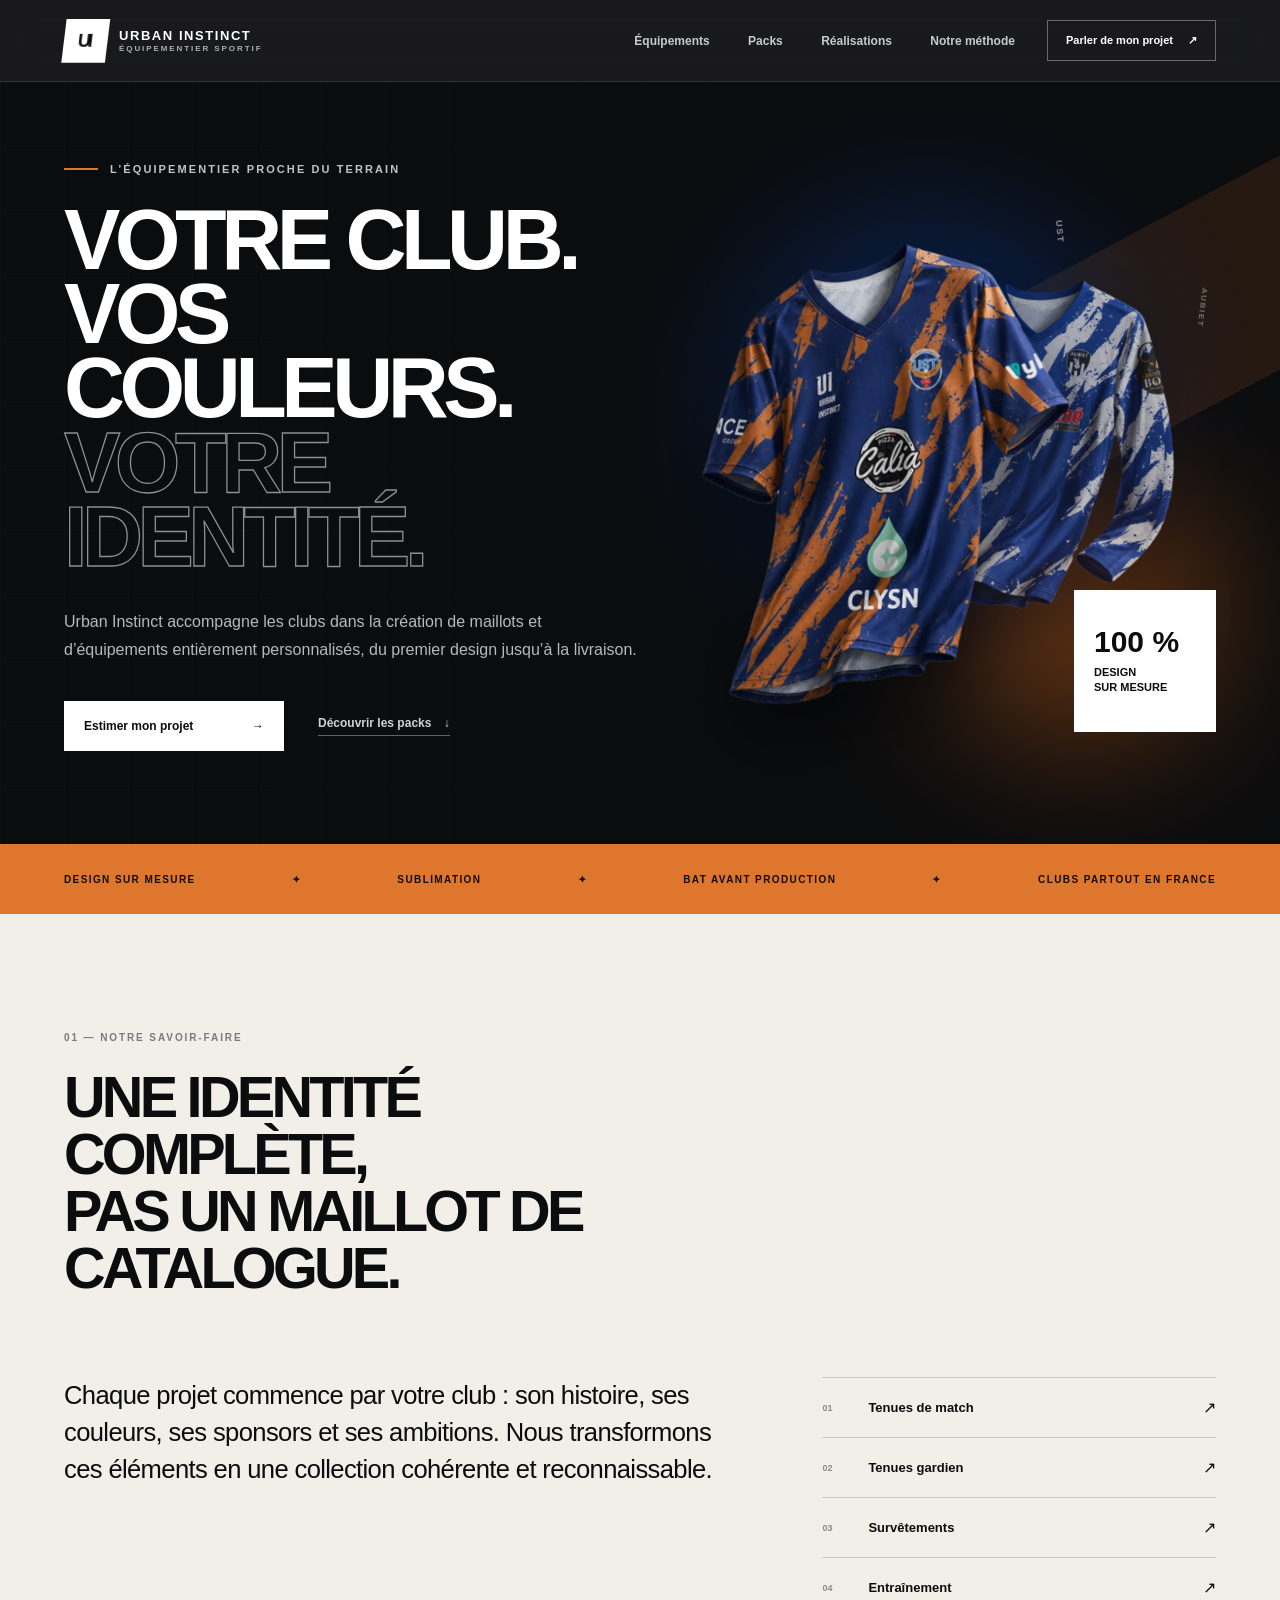
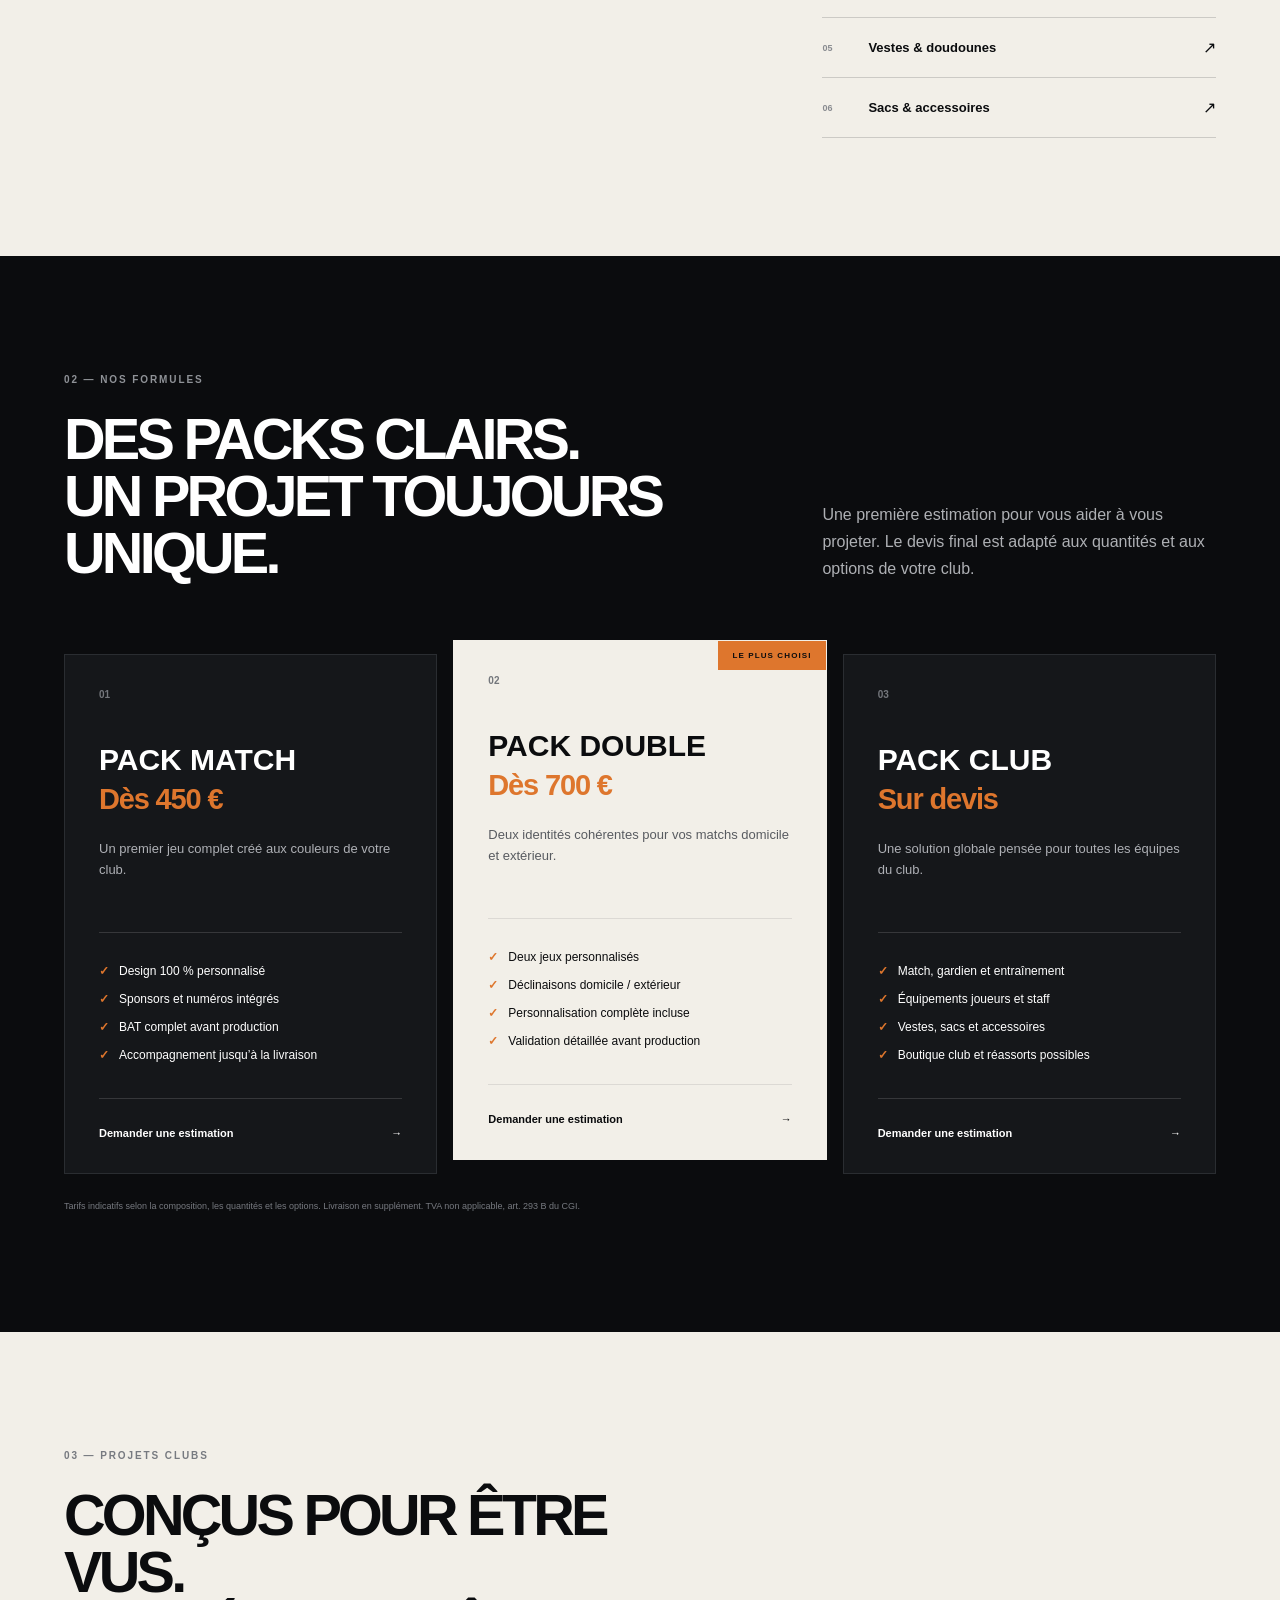
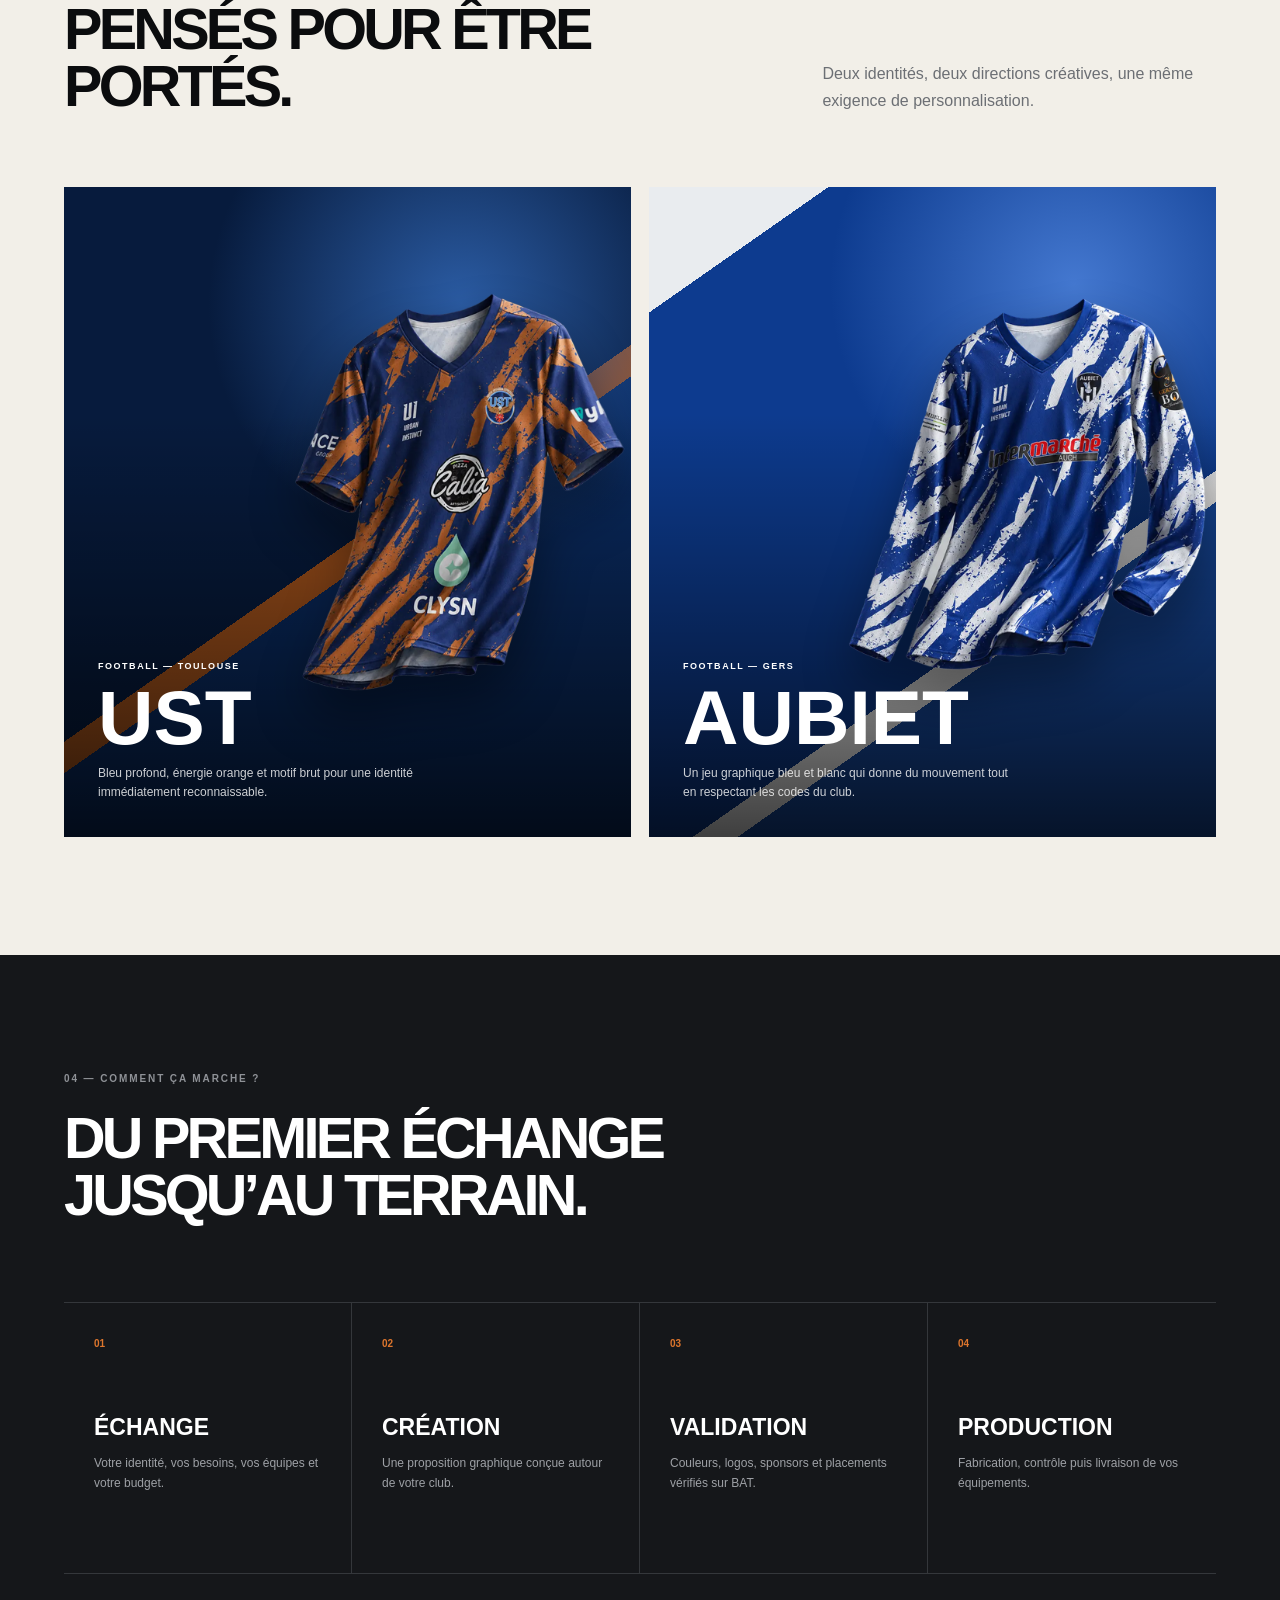
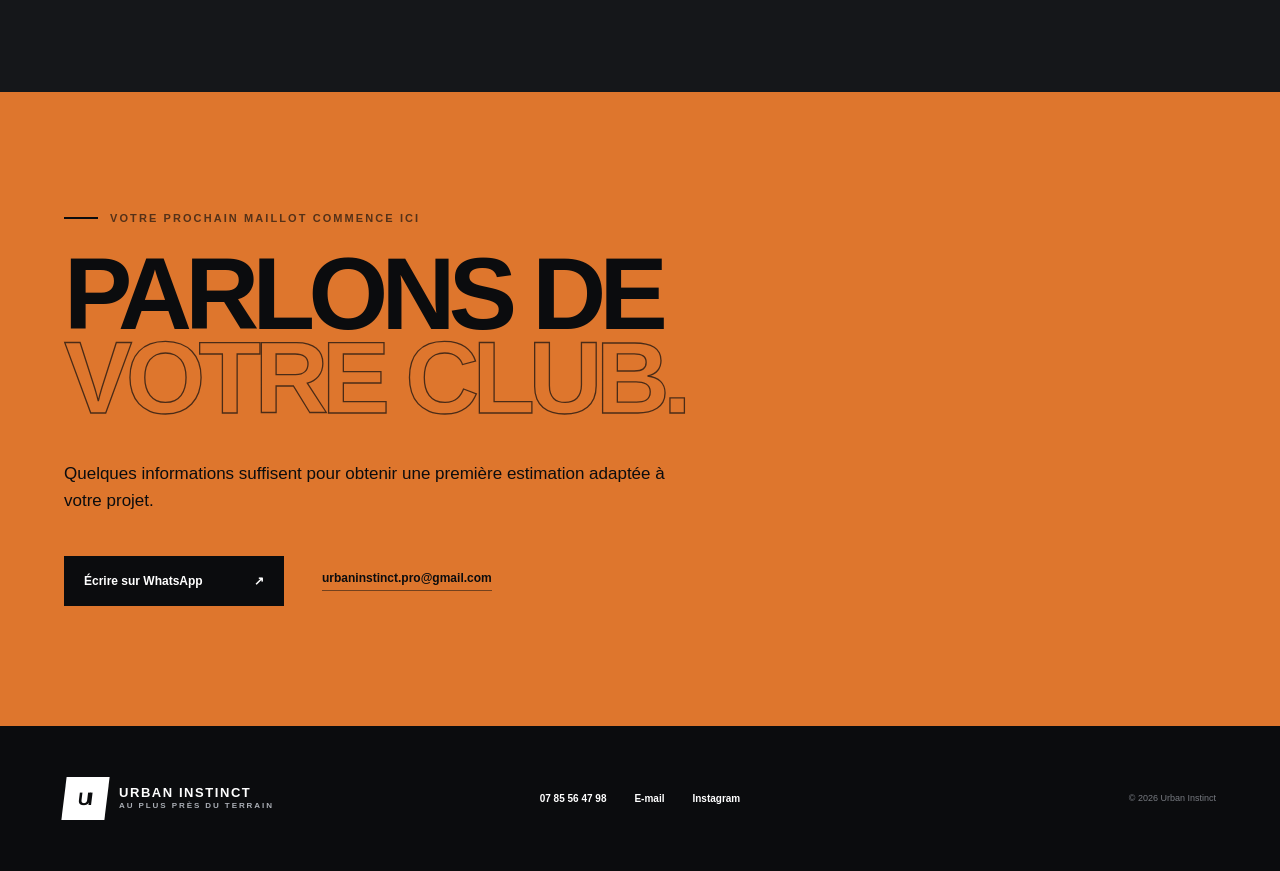
==== index.html @ 43d05813 "Update index.html" ====
<!doctype html>
<html lang="fr">
<head>
  <meta charset="utf-8">
  <meta name="viewport" content="width=device-width,initial-scale=1">
  <title>Urban Instinct | Équipementier des clubs</title>
  <meta name="description" content="Maillots et équipements 100 % personnalisés pour les clubs, du design jusqu’à la livraison.">
  <meta property="og:title" content="Urban Instinct | Votre club, votre identité">
  <meta property="og:description" content="Maillots et équipements 100 % personnalisés pour les clubs.">
  <meta property="og:type" content="website">
  <meta property="og:url" content="https://urbaninstinct.fr">
  <meta property="og:image" content="https://urbaninstinct.fr/og.png">
  <meta name="twitter:card" content="summary_large_image">
  <link rel="stylesheet" href="styles.css">
</head>
<body>
  <main>
    <header class="site-header">
      <a class="brand" href="#accueil" aria-label="Urban Instinct, accueil">
        <span class="brand-mark" aria-hidden="true">UI</span>
        <span class="brand-copy"><strong>URBAN INSTINCT</strong><small>ÉQUIPEMENTIER SPORTIF</small></span>
      </a>
      <nav class="desktop-nav" aria-label="Navigation principale">
        <a href="#equipements">Équipements</a><a href="#packs">Packs</a><a href="#realisations">Réalisations</a><a href="#methode">Notre méthode</a>
      </nav>
      <a class="header-cta" href="https://wa.me/33785564798?text=Bonjour%20Urban%20Instinct%2C%20je%20souhaite%20%C3%A9quiper%20mon%20club." target="_blank" rel="noreferrer">Parler de mon projet <span aria-hidden="true">↗</span></a>
    </header>

    <section class="hero" id="accueil">
      <div class="hero-grid" aria-hidden="true"></div>
      <div class="hero-copy">
        <p class="eyebrow"><span></span>L’équipementier proche du terrain</p>
        <h1>Votre club.<br>Vos couleurs.<br><em>Votre identité.</em></h1>
        <p class="hero-text">Urban Instinct accompagne les clubs dans la création de maillots et d’équipements entièrement personnalisés, du premier design jusqu’à la livraison.</p>
        <div class="hero-actions">
          <a class="button button-light" href="https://wa.me/33785564798?text=Bonjour%20Urban%20Instinct%2C%20je%20souhaite%20%C3%A9quiper%20mon%20club." target="_blank" rel="noreferrer">Estimer mon projet <span>→</span></a>
          <a class="text-link" href="#packs">Découvrir les packs <span>↓</span></a>
        </div>
      </div>
      <div class="hero-visual">
        <div class="glow glow-blue"></div><div class="glow glow-orange"></div>
        <div class="shirt shirt-back"><span class="shirt-label">AUBIET</span><img src="aubiet-maillot.webp" alt="Maillot personnalisé du club d’Aubiet"></div>
        <div class="shirt shirt-front"><span class="shirt-label">UST</span><img src="ust-maillot.webp" alt="Maillot personnalisé de l’UST"></div>
        <div class="visual-note"><span>100 %</span><p>Design<br>sur mesure</p></div>
      </div>
    </section>

    <section class="trust-strip" aria-label="Engagements Urban Instinct">
      <span>DESIGN SUR MESURE</span><i>✦</i><span>SUBLIMATION</span><i>✦</i><span>BAT AVANT PRODUCTION</span><i>✦</i><span>CLUBS PARTOUT EN FRANCE</span>
    </section>

    <section class="section intro-section" id="equipements">
      <div class="section-heading"><div><p class="section-index">01 — NOTRE SAVOIR-FAIRE</p><h2>Une identité complète,<br>pas un maillot de catalogue.</h2></div></div>
      <div class="intro-content">
        <p>Chaque projet commence par votre club : son histoire, ses couleurs, ses sponsors et ses ambitions. Nous transformons ces éléments en une collection cohérente et reconnaissable.</p>
        <div class="equipment-list">
          <div><span>01</span><strong>Tenues de match</strong><i>↗</i></div>
          <div><span>02</span><strong>Tenues gardien</strong><i>↗</i></div>
          <div><span>03</span><strong>Survêtements</strong><i>↗</i></div>
          <div><span>04</span><strong>Entraînement</strong><i>↗</i></div>
          <div><span>05</span><strong>Vestes & doudounes</strong><i>↗</i></div>
          <div><span>06</span><strong>Sacs & accessoires</strong><i>↗</i></div>
        </div>
      </div>
    </section>

    <section class="section packs-section" id="packs">
      <div class="section-heading packs-heading">
        <div><p class="section-index light">02 — NOS FORMULES</p><h2>Des packs clairs.<br>Un projet toujours unique.</h2></div>
        <p class="packs-lead">Une première estimation pour vous aider à vous projeter. Le devis final est adapté aux quantités et aux options de votre club.</p>
      </div>
      <div class="packs-grid">
        <article class="pack-card">
          <span class="pack-number">01</span><h3>Pack Match</h3><p class="pack-price">Dès 450 €</p><p class="pack-description">Un premier jeu complet créé aux couleurs de votre club.</p>
          <ul><li>Design 100 % personnalisé</li><li>Sponsors et numéros intégrés</li><li>BAT complet avant production</li><li>Accompagnement jusqu’à la livraison</li></ul>
          <a href="https://wa.me/33785564798?text=Bonjour%2C%20je%20souhaite%20une%20estimation%20pour%20le%20Pack%20Match." target="_blank" rel="noreferrer">Demander une estimation <span>→</span></a>
        </article>
        <article class="pack-card featured">
          <span class="popular">LE PLUS CHOISI</span><span class="pack-number">02</span><h3>Pack Double</h3><p class="pack-price">Dès 700 €</p><p class="pack-description">Deux identités cohérentes pour vos matchs domicile et extérieur.</p>
          <ul><li>Deux jeux personnalisés</li><li>Déclinaisons domicile / extérieur</li><li>Personnalisation complète incluse</li><li>Validation détaillée avant production</li></ul>
          <a href="https://wa.me/33785564798?text=Bonjour%2C%20je%20souhaite%20une%20estimation%20pour%20le%20Pack%20Double." target="_blank" rel="noreferrer">Demander une estimation <span>→</span></a>
        </article>
        <article class="pack-card">
          <span class="pack-number">03</span><h3>Pack Club</h3><p class="pack-price">Sur devis</p><p class="pack-description">Une solution globale pensée pour toutes les équipes du club.</p>
          <ul><li>Match, gardien et entraînement</li><li>Équipements joueurs et staff</li><li>Vestes, sacs et accessoires</li><li>Boutique club et réassorts possibles</li></ul>
          <a href="https://wa.me/33785564798?text=Bonjour%2C%20je%20souhaite%20une%20estimation%20pour%20le%20Pack%20Club." target="_blank" rel="noreferrer">Demander une estimation <span>→</span></a>
        </article>
      </div>
      <p class="pricing-note">Tarifs indicatifs selon la composition, les quantités et les options. Livraison en supplément. TVA non applicable, art. 293 B du CGI.</p>
    </section>

    <section class="section projects-section" id="realisations">
      <div class="section-heading projects-heading"><div><p class="section-index">03 — PROJETS CLUBS</p><h2>Conçus pour être vus.<br>Pensés pour être portés.</h2></div><p>Deux identités, deux directions créatives, une même exigence de personnalisation.</p></div>
      <div class="projects-grid">
        <article class="project-card project-ust"><div class="project-copy"><span>FOOTBALL — TOULOUSE</span><h3>UST</h3><p>Bleu profond, énergie orange et motif brut pour une identité immédiatement reconnaissable.</p></div><img src="ust-maillot.webp" alt="Maillot bleu et orange personnalisé de l’UST"></article>
        <article class="project-card project-aubiet"><div class="project-copy"><span>FOOTBALL — GERS</span><h3>AUBIET</h3><p>Un jeu graphique bleu et blanc qui donne du mouvement tout en respectant les codes du club.</p></div><img src="aubiet-maillot.webp" alt="Maillot bleu et blanc personnalisé d’Aubiet"></article>
      </div>
    </section>

    <section class="section method-section" id="methode">
      <div class="section-heading method-heading"><div><p class="section-index light">04 — COMMENT ÇA MARCHE ?</p><h2>Du premier échange<br>jusqu’au terrain.</h2></div></div>
      <div class="steps-grid">
        <article><span>01</span><h3>Échange</h3><p>Votre identité, vos besoins, vos équipes et votre budget.</p></article>
        <article><span>02</span><h3>Création</h3><p>Une proposition graphique conçue autour de votre club.</p></article>
        <article><span>03</span><h3>Validation</h3><p>Couleurs, logos, sponsors et placements vérifiés sur BAT.</p></article>
        <article><span>04</span><h3>Production</h3><p>Fabrication, contrôle puis livraison de vos équipements.</p></article>
      </div>
    </section>

    <section class="contact-section" id="contact">
      <p class="eyebrow dark"><span></span>Votre prochain maillot commence ici</p>
      <h2>Parlons de<br><em>votre club.</em></h2>
      <p>Quelques informations suffisent pour obtenir une première estimation adaptée à votre projet.</p>
      <div class="contact-actions">
        <a class="button button-dark" href="https://wa.me/33785564798?text=Bonjour%20Urban%20Instinct%2C%20je%20souhaite%20%C3%A9quiper%20mon%20club." target="_blank" rel="noreferrer">Écrire sur WhatsApp <span>↗</span></a>
        <a class="contact-mail" href="mailto:urbaninstinct.pro@gmail.com">urbaninstinct.pro@gmail.com</a>
      </div>
    </section>

    <footer>
      <a class="brand footer-brand" href="#accueil"><span class="brand-mark" aria-hidden="true">UI</span><span class="brand-copy"><strong>URBAN INSTINCT</strong><small>AU PLUS PRÈS DU TERRAIN</small></span></a>
      <div class="footer-links"><a href="tel:+33785564798">07 85 56 47 98</a><a href="mailto:urbaninstinct.pro@gmail.com">E-mail</a><a href="https://www.instagram.com/urban.instinctsport_ui/" target="_blank" rel="noreferrer">Instagram</a></div>
      <p>© 2026 Urban Instinct</p>
    </footer>
  </main>
</body>
</html>
---- styles.css ----
:root { --ink:#0b0c0e; --paper:#f2efe8; --white:#fff; --orange:#de762d; --line:rgba(11,12,14,.16); }
* { box-sizing:border-box; }
html { scroll-behavior:smooth; }
body { margin:0; background:var(--paper); color:var(--ink); font-family:Arial,Helvetica,sans-serif; }
a { color:inherit; text-decoration:none; }
img { display:block; max-width:100%; }

.site-header { position:sticky; top:0; z-index:50; min-height:82px; padding:0 5vw; display:flex; align-items:center; justify-content:space-between; gap:32px; color:#fff; background:rgba(11,12,14,.94); backdrop-filter:blur(16px); border-bottom:1px solid rgba(255,255,255,.11); }
.brand { display:inline-flex; align-items:center; gap:12px; flex-shrink:0; }
.brand-mark { width:43px; height:43px; display:grid; place-items:center; color:var(--ink); background:#fff; font:900 18px/1 "Arial Black",Arial,sans-serif; letter-spacing:-3px; padding-right:3px; transform:skew(-7deg); }
.brand-copy { display:flex; flex-direction:column; gap:3px; }
.brand-copy strong { font-size:13px; line-height:1; letter-spacing:.12em; }
.brand-copy small { color:#aaaeb5; font-size:8px; font-weight:700; line-height:1; letter-spacing:.24em; }
.desktop-nav { display:flex; gap:clamp(20px,3vw,46px); margin-left:auto; }
.desktop-nav a { color:#c8c9cc; font-size:12px; font-weight:700; transition:color .2s; }
.desktop-nav a:hover { color:#fff; }
.header-cta { padding:13px 18px; border:1px solid rgba(255,255,255,.35); font-size:11px; font-weight:800; }
.header-cta span { margin-left:12px; }

.hero { position:relative; min-height:760px; overflow:hidden; color:#fff; background:var(--ink); display:grid; grid-template-columns:minmax(0,1fr) minmax(460px,1fr); align-items:center; padding:70px 5vw 82px; }
.hero-grid { position:absolute; inset:0; opacity:.32; background-image:linear-gradient(rgba(255,255,255,.05) 1px,transparent 1px),linear-gradient(90deg,rgba(255,255,255,.05) 1px,transparent 1px); background-size:64px 64px; mask-image:linear-gradient(to right,#000,transparent 80%); }
.hero::after { content:""; position:absolute; width:45vw; height:180%; right:-16vw; top:-40%; background:linear-gradient(145deg,transparent 0 34%,rgba(222,118,45,.12) 34% 47%,transparent 47%); transform:rotate(7deg); }
.hero-copy { position:relative; z-index:4; max-width:720px; }
.eyebrow { display:flex; align-items:center; gap:12px; margin:0 0 28px; color:#c1c3c7; font-size:11px; font-weight:800; letter-spacing:.19em; text-transform:uppercase; }
.eyebrow span { width:34px; height:2px; background:var(--orange); }
.hero h1,.section-heading h2,.contact-section h2 { margin:0; font-family:"Arial Black",Arial,sans-serif; font-weight:900; letter-spacing:-.065em; text-transform:uppercase; }
.hero h1 { font-size:clamp(58px,6.6vw,108px); line-height:.88; }
.hero h1 em,.contact-section h2 em { color:transparent; font-style:normal; -webkit-text-stroke:1.3px #8c8f95; }
.hero-text { max-width:590px; margin:34px 0 0; color:#b7b9bd; font-size:16px; line-height:1.72; }
.hero-actions { display:flex; align-items:center; gap:34px; margin-top:38px; }
.button { display:inline-flex; align-items:center; justify-content:space-between; min-width:220px; padding:18px 20px; font-size:12px; font-weight:900; transition:transform .2s,background .2s; }
.button:hover { transform:translateY(-2px); }
.button-light { background:#fff; color:var(--ink); }
.button-light:hover { background:#e3e0d8; }
.text-link { color:#d1d2d5; border-bottom:1px solid #60636a; padding-bottom:5px; font-size:12px; font-weight:800; }
.text-link span { margin-left:9px; }
.hero-visual { position:relative; z-index:3; min-height:610px; }
.glow { position:absolute; border-radius:50%; filter:blur(75px); opacity:.42; }
.glow-blue { width:360px; height:360px; background:#0649bd; right:19%; top:12%; }
.glow-orange { width:270px; height:270px; background:#e26b16; right:0; bottom:3%; }
.shirt { position:absolute; filter:drop-shadow(0 30px 32px rgba(0,0,0,.48)); }
.shirt img { width:100%; height:100%; object-fit:contain; }
.shirt-back { width:min(34vw,470px); height:580px; right:-3%; top:2%; opacity:.72; transform:rotate(7deg) scale(.9); }
.shirt-front { width:min(37vw,520px); height:650px; left:0; top:-1%; transform:rotate(-5deg); }
.shirt-label { position:absolute; z-index:2; right:6%; top:14%; color:rgba(255,255,255,.55); font-size:9px; font-weight:900; letter-spacing:.2em; writing-mode:vertical-rl; }
.visual-note { position:absolute; z-index:5; right:0; bottom:5%; width:142px; aspect-ratio:1; display:flex; flex-direction:column; justify-content:center; padding:20px; background:#fff; color:var(--ink); }
.visual-note span { font:900 30px/1 "Arial Black",Arial; }
.visual-note p { margin:8px 0 0; font-size:11px; font-weight:800; line-height:1.35; text-transform:uppercase; }

.trust-strip { min-height:70px; padding:0 5vw; display:flex; align-items:center; justify-content:space-between; gap:24px; background:var(--orange); color:#130c07; font-size:10px; font-weight:900; letter-spacing:.14em; }
.trust-strip i { font-style:normal; }
.section { padding:118px 5vw; }
.section-heading { display:grid; grid-template-columns:minmax(0,1.25fr) minmax(320px,.75fr); gap:8vw; }
.section-index { margin:0 0 26px; color:#777a80; font-size:10px; font-weight:900; letter-spacing:.19em; }
.section-index.light { color:#8f9297; }
.section-heading h2 { font-size:clamp(39px,4.5vw,70px); line-height:.99; }
.intro-content { display:grid; grid-template-columns:minmax(0,1.25fr) minmax(320px,.75fr); gap:8vw; margin-top:80px; }
.intro-content>p { max-width:650px; margin:0; font-size:clamp(20px,2vw,31px); line-height:1.45; letter-spacing:-.025em; }
.equipment-list { border-top:1px solid var(--line); }
.equipment-list div { min-height:60px; display:grid; grid-template-columns:34px 1fr auto; align-items:center; gap:12px; border-bottom:1px solid var(--line); }
.equipment-list span { color:#898b90; font-size:9px; font-weight:800; }
.equipment-list strong { font-size:13px; }
.equipment-list i { font-style:normal; }

.packs-section { background:var(--ink); color:#fff; }
.packs-heading,.projects-heading { align-items:end; }
.packs-lead,.projects-heading>p { max-width:480px; margin:0; color:#aeb0b4; line-height:1.7; }
.packs-grid { display:grid; grid-template-columns:repeat(3,1fr); gap:16px; margin-top:72px; }
.pack-card { position:relative; min-height:520px; padding:34px; display:flex; flex-direction:column; background:#15171a; border:1px solid #2a2d31; }
.pack-card.featured { background:var(--paper); color:var(--ink); border-color:var(--paper); transform:translateY(-14px); }
.popular { position:absolute; top:0; right:0; padding:10px 14px; background:var(--orange); color:var(--ink); font-size:8px; font-weight:900; letter-spacing:.14em; }
.pack-number { color:#74777c; font-size:10px; font-weight:900; }
.pack-card h3 { margin:45px 0 10px; font:900 30px/1 "Arial Black",Arial; text-transform:uppercase; }
.pack-price { margin:0; color:var(--orange); font-size:29px; font-weight:900; line-height:1; letter-spacing:-.04em; }
.pack-description { min-height:68px; margin:25px 0; color:#aeb0b5; font-size:13px; line-height:1.6; }
.featured .pack-description { color:#585b60; }
.pack-card ul { padding:24px 0 0; margin:0; list-style:none; border-top:1px solid rgba(150,150,150,.25); }
.pack-card li { position:relative; padding:7px 0 7px 20px; font-size:12px; }
.pack-card li::before { content:"✓"; position:absolute; left:0; color:var(--orange); font-weight:900; }
.pack-card>a { display:flex; justify-content:space-between; margin-top:auto; padding-top:28px; border-top:1px solid rgba(150,150,150,.25); font-size:11px; font-weight:900; }
.pricing-note { margin:25px 0 0; color:#777a80; font-size:9px; line-height:1.6; }

.projects-heading>p { color:#6c6f74; }
.projects-grid { display:grid; grid-template-columns:1fr 1fr; gap:18px; margin-top:72px; }
.project-card { position:relative; min-height:650px; overflow:hidden; isolation:isolate; color:#fff; }
.project-card::after { content:""; position:absolute; inset:0; z-index:-2; }
.project-card::before { content:""; position:absolute; inset:0; z-index:-1; background:linear-gradient(to top,rgba(0,0,0,.74),transparent 65%); }
.project-ust::after { background:radial-gradient(circle at 70% 18%,#2b5ca4,transparent 38%),linear-gradient(145deg,#071b3d 0 53%,#a5531c 53% 56%,#0a2b61 56%); }
.project-aubiet::after { background:radial-gradient(circle at 75% 15%,#4478d0,transparent 35%),linear-gradient(145deg,#e9ecef 0 12%,#0d3b8f 12% 65%,#f3f3f3 65% 68%,#174ba2 68%); }
.project-card img { position:absolute; z-index:1; width:74%; height:92%; right:-5%; top:1%; object-fit:contain; filter:drop-shadow(0 28px 25px rgba(0,0,0,.38)); transition:transform .4s; }
.project-card:hover img { transform:scale(1.025) rotate(1deg); }
.project-copy { position:absolute; z-index:3; left:34px; bottom:34px; max-width:340px; }
.project-copy span { font-size:9px; font-weight:900; letter-spacing:.17em; }
.project-copy h3 { margin:10px 0 12px; font:900 clamp(50px,6vw,82px)/.9 "Arial Black",Arial; }
.project-copy p { margin:0; color:rgba(255,255,255,.8); font-size:12px; line-height:1.6; }

.method-section { background:#15171a; color:#fff; }
.method-heading { display:block; }
.steps-grid { display:grid; grid-template-columns:repeat(4,1fr); margin-top:78px; border-block:1px solid #34373b; }
.steps-grid article { min-height:270px; padding:30px; border-right:1px solid #34373b; }
.steps-grid article:last-child { border-right:0; }
.steps-grid span { color:var(--orange); font-size:10px; font-weight:900; }
.steps-grid h3 { margin:65px 0 14px; font:900 23px/1 "Arial Black",Arial; text-transform:uppercase; }
.steps-grid p { margin:0; color:#9ea1a6; font-size:12px; line-height:1.7; }

.contact-section { padding:120px 5vw; background:var(--orange); color:var(--ink); }
.eyebrow.dark { color:rgba(11,12,14,.65); }
.eyebrow.dark span { background:var(--ink); }
.contact-section h2 { font-size:clamp(58px,8vw,120px); line-height:.82; }
.contact-section h2 em { -webkit-text-stroke-color:rgba(11,12,14,.7); }
.contact-section>p:not(.eyebrow) { max-width:620px; margin:40px 0 0; font-size:17px; line-height:1.6; }
.contact-actions { display:flex; align-items:center; gap:38px; margin-top:42px; }
.button-dark { color:#fff; background:var(--ink); }
.contact-mail { font-size:12px; font-weight:900; border-bottom:1px solid rgba(11,12,14,.5); padding-bottom:5px; }
footer { min-height:145px; padding:34px 5vw; display:grid; grid-template-columns:1fr auto 1fr; align-items:center; gap:30px; color:#fff; background:var(--ink); }
.footer-links { display:flex; gap:28px; font-size:10px; font-weight:800; }
footer>p { margin:0; justify-self:end; color:#777a80; font-size:9px; }

@media (max-width:1050px) {
  .desktop-nav { display:none; }
  .hero { grid-template-columns:1fr; padding-top:80px; }
  .hero-visual { min-height:620px; margin-top:30px; }
  .shirt-front { width:min(64vw,520px); left:10%; }
  .shirt-back { width:min(58vw,470px); right:4%; }
  .packs-grid { grid-template-columns:1fr; }
  .pack-card,.pack-card.featured { min-height:auto; transform:none; }
  .pack-card ul { margin-bottom:40px; }
  .steps-grid { grid-template-columns:1fr 1fr; }
  .steps-grid article:nth-child(2) { border-right:0; }
  .steps-grid article:nth-child(-n+2) { border-bottom:1px solid #34373b; }
}
@media (max-width:760px) {
  .site-header { min-height:72px; padding:0 20px; }
  .brand-copy small { display:none; }
  .header-cta { padding:12px; font-size:0; }
  .header-cta span { margin:0; font-size:16px; }
  .hero { min-height:auto; padding:65px 20px 50px; }
  .hero h1 { font-size:clamp(49px,14vw,72px); }
  .hero-text { font-size:14px; }
  .hero-actions { align-items:flex-start; flex-direction:column; gap:24px; }
  .hero-visual { min-height:470px; margin-top:30px; }
  .shirt-front { width:82vw; height:480px; left:-7%; }
  .shirt-back { width:74vw; height:430px; right:-18%; top:7%; }
  .visual-note { width:112px; right:-4px; bottom:0; }
  .trust-strip { overflow:hidden; justify-content:flex-start; padding:0 20px; white-space:nowrap; }
  .trust-strip span:nth-of-type(n+3),.trust-strip i:nth-of-type(n+2) { display:none; }
  .section { padding:84px 20px; }
  .section-heading,.intro-content { grid-template-columns:1fr; gap:38px; }
  .section-heading h2 { font-size:39px; }
  .intro-content { margin-top:50px; }
  .intro-content>p { font-size:20px; }
  .packs-grid,.projects-grid { margin-top:50px; }
  .pack-card { padding:28px 24px; }
  .projects-grid { grid-template-columns:1fr; }
  .project-card { min-height:520px; }
  .project-card img { width:87%; right:-9%; }
  .project-copy { left:24px; bottom:24px; right:24px; }
  .steps-grid { grid-template-columns:1fr; }
  .steps-grid article { min-height:210px; border-right:0; border-bottom:1px solid #34373b; }
  .steps-grid article:last-child { border-bottom:0; }
  .steps-grid h3 { margin-top:42px; }
  .contact-section { padding:90px 20px; }
  .contact-section h2 { font-size:clamp(55px,17vw,82px); }
  .contact-actions { align-items:flex-start; flex-direction:column; }
  footer { padding:40px 20px; grid-template-columns:1fr; }
  .footer-links { flex-wrap:wrap; }
  footer>p { justify-self:start; }
}
@media (prefers-reduced-motion:reduce) { html { scroll-behavior:auto; } *,*::before,*::after { transition-duration:.01ms!important; } }
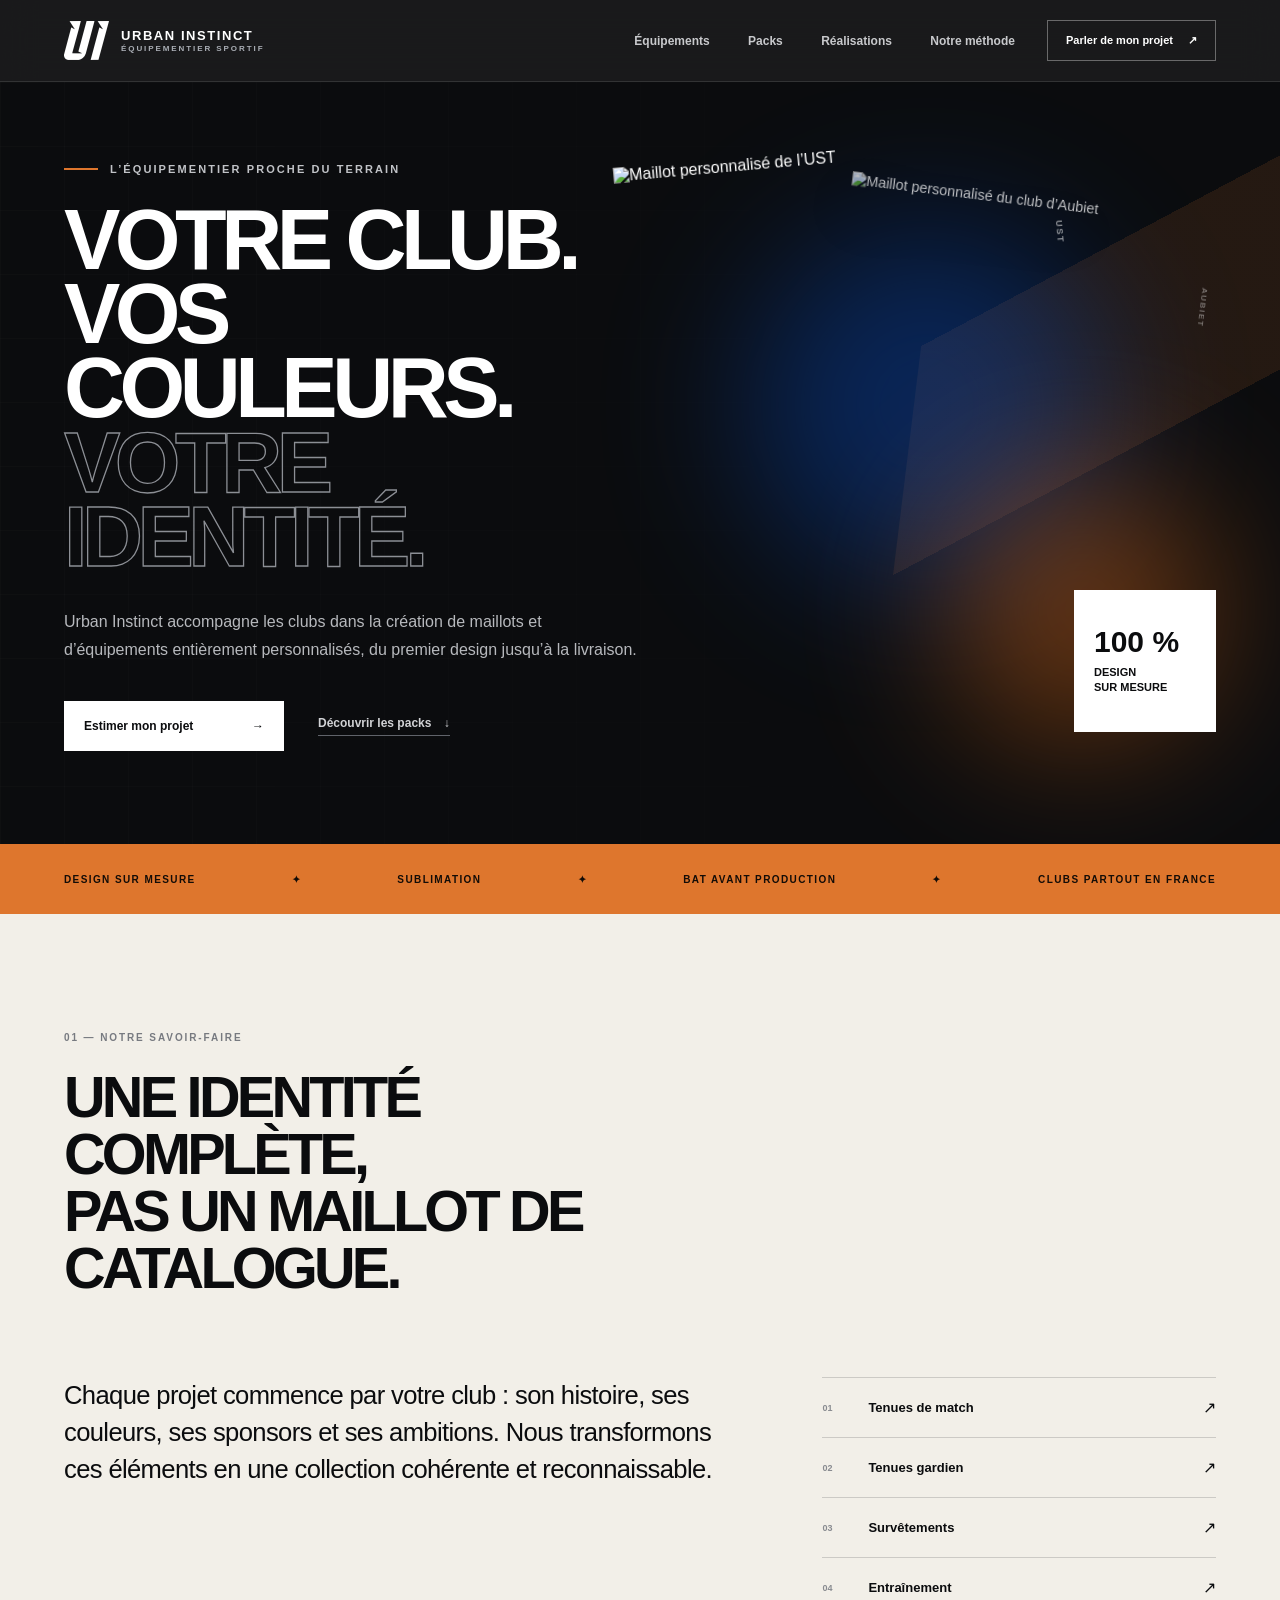
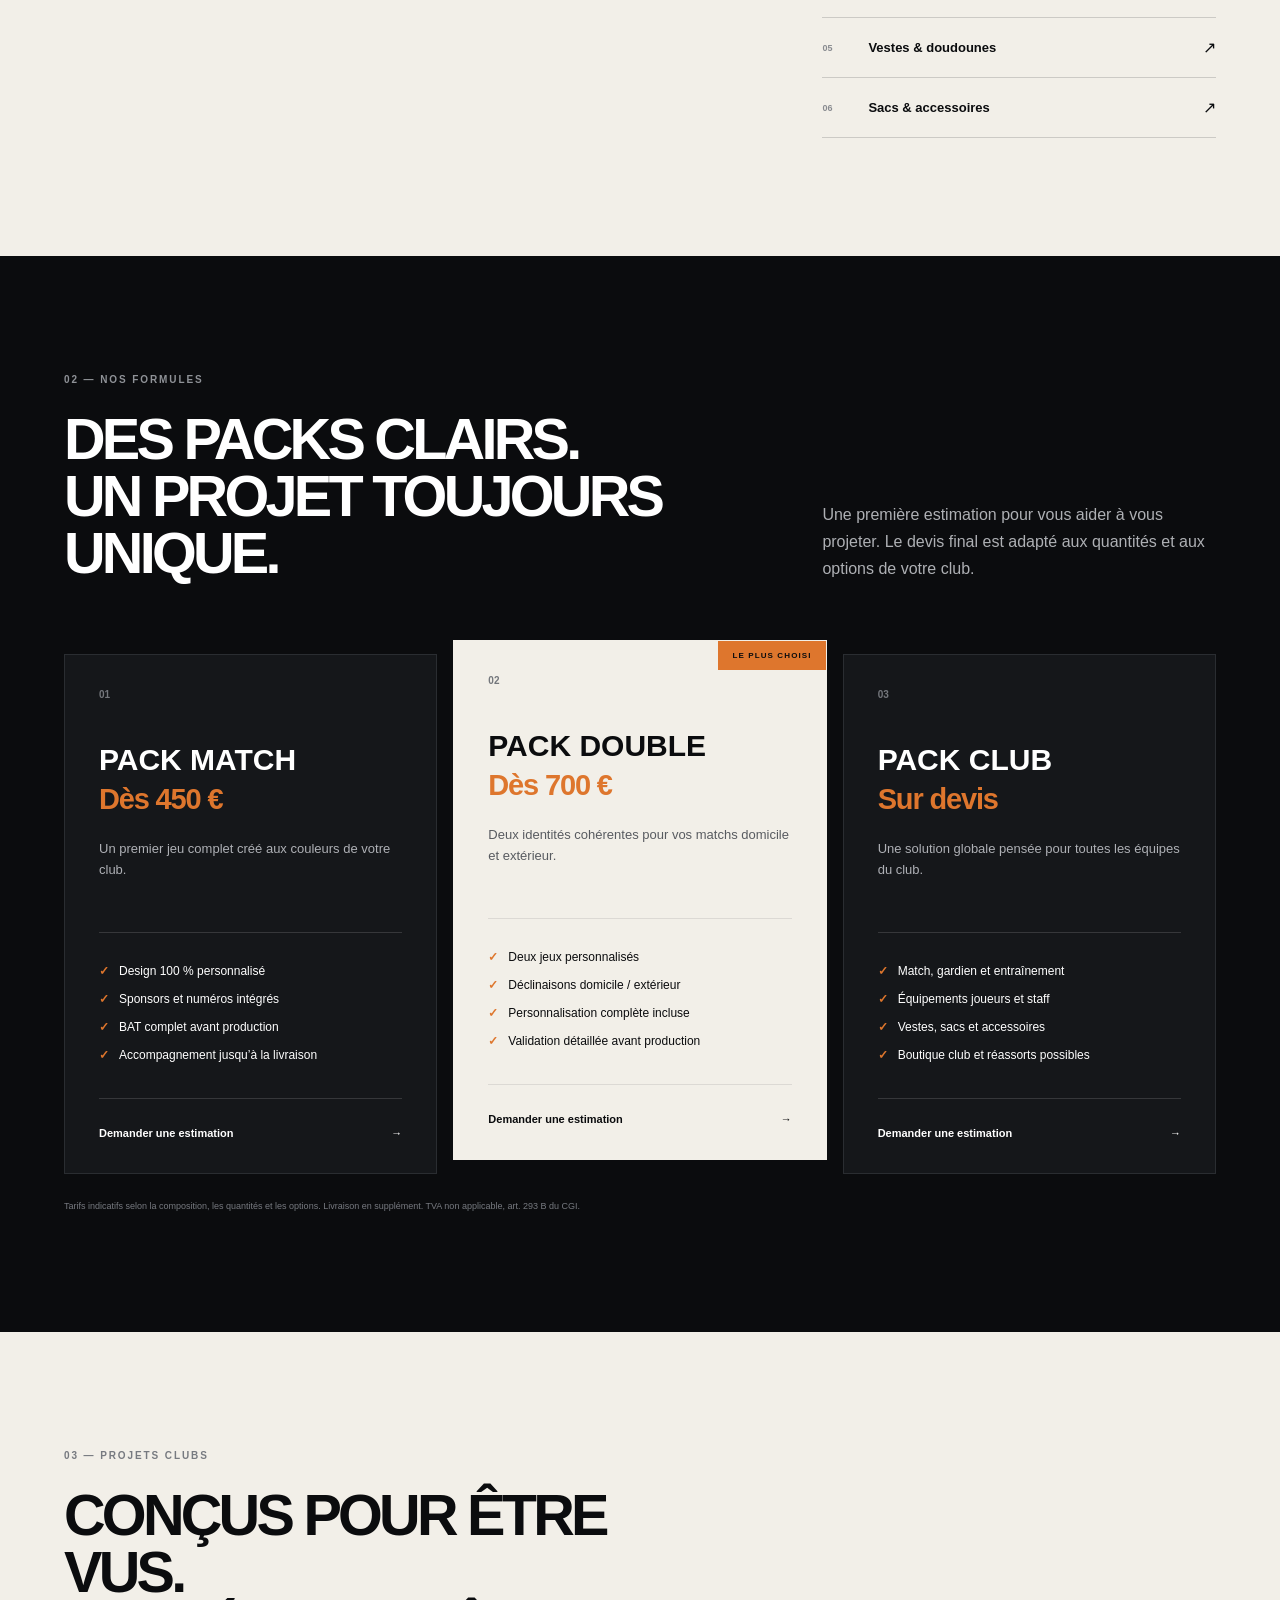
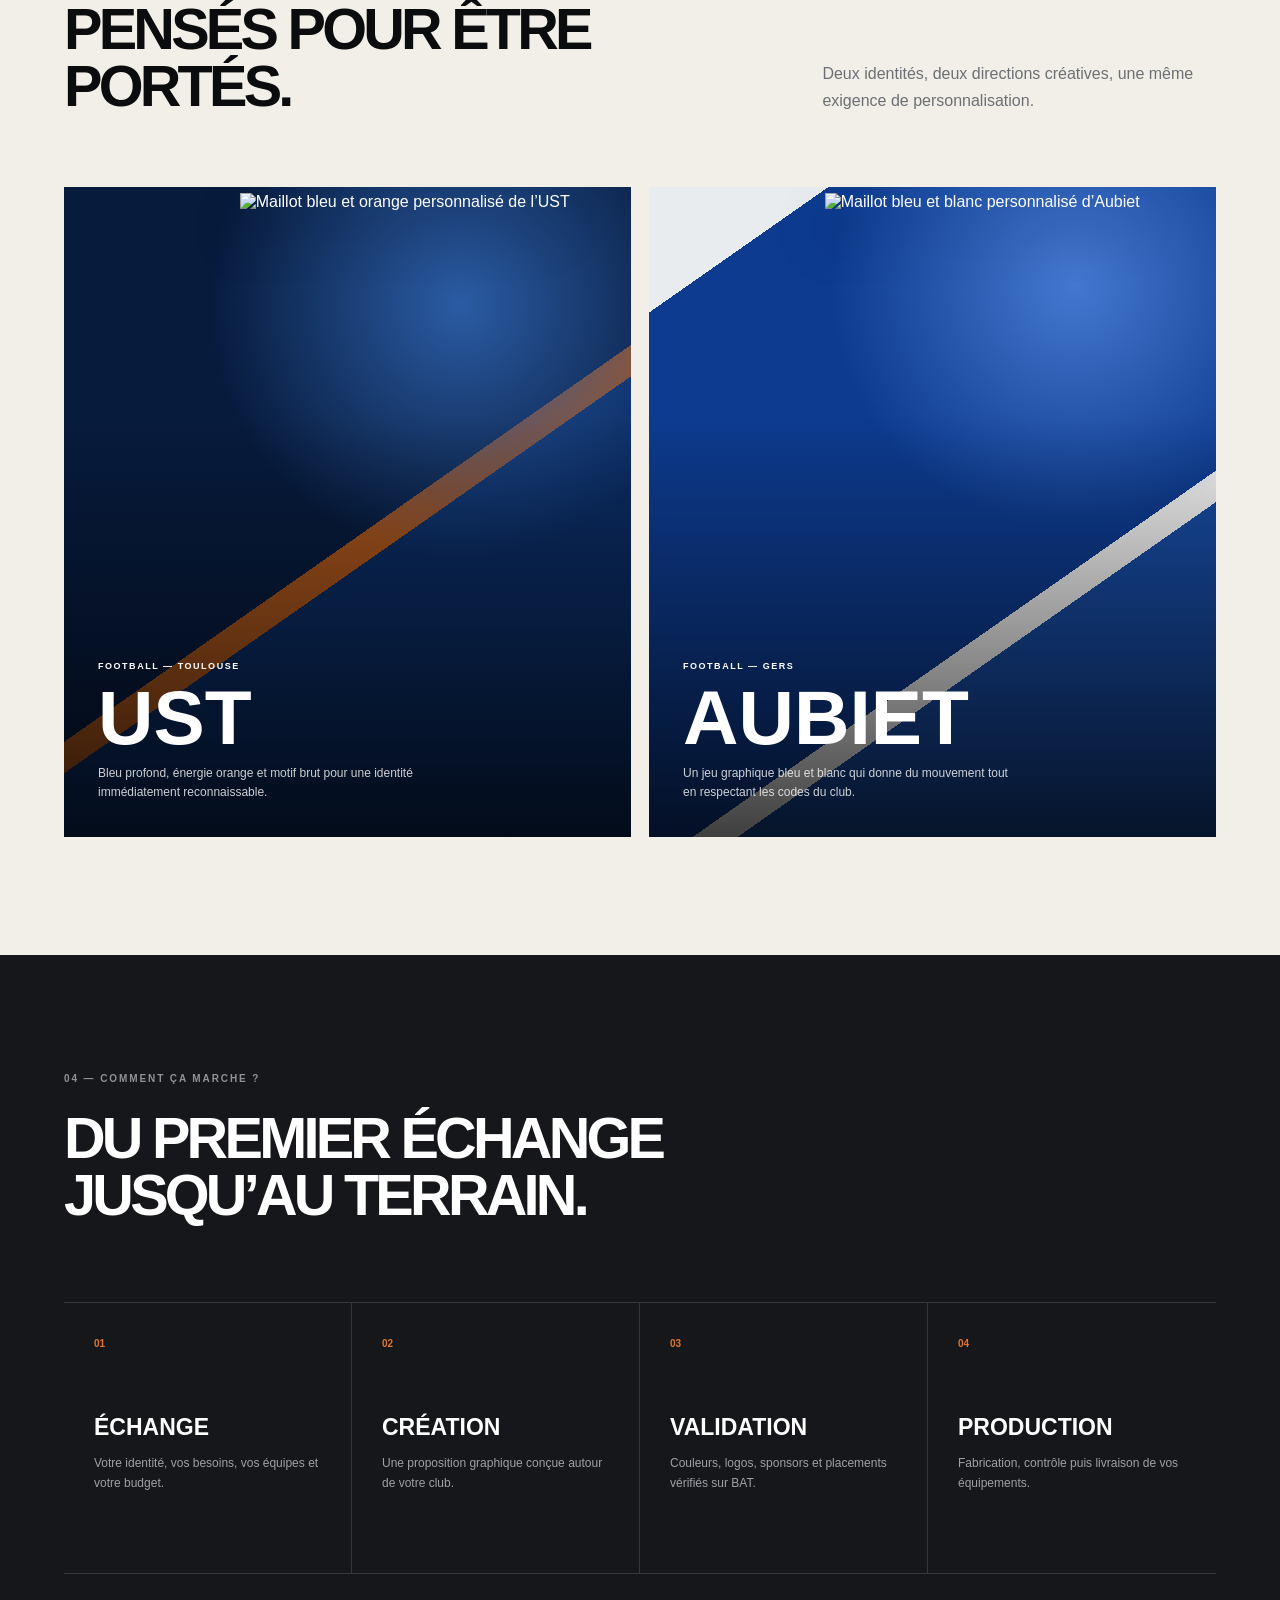
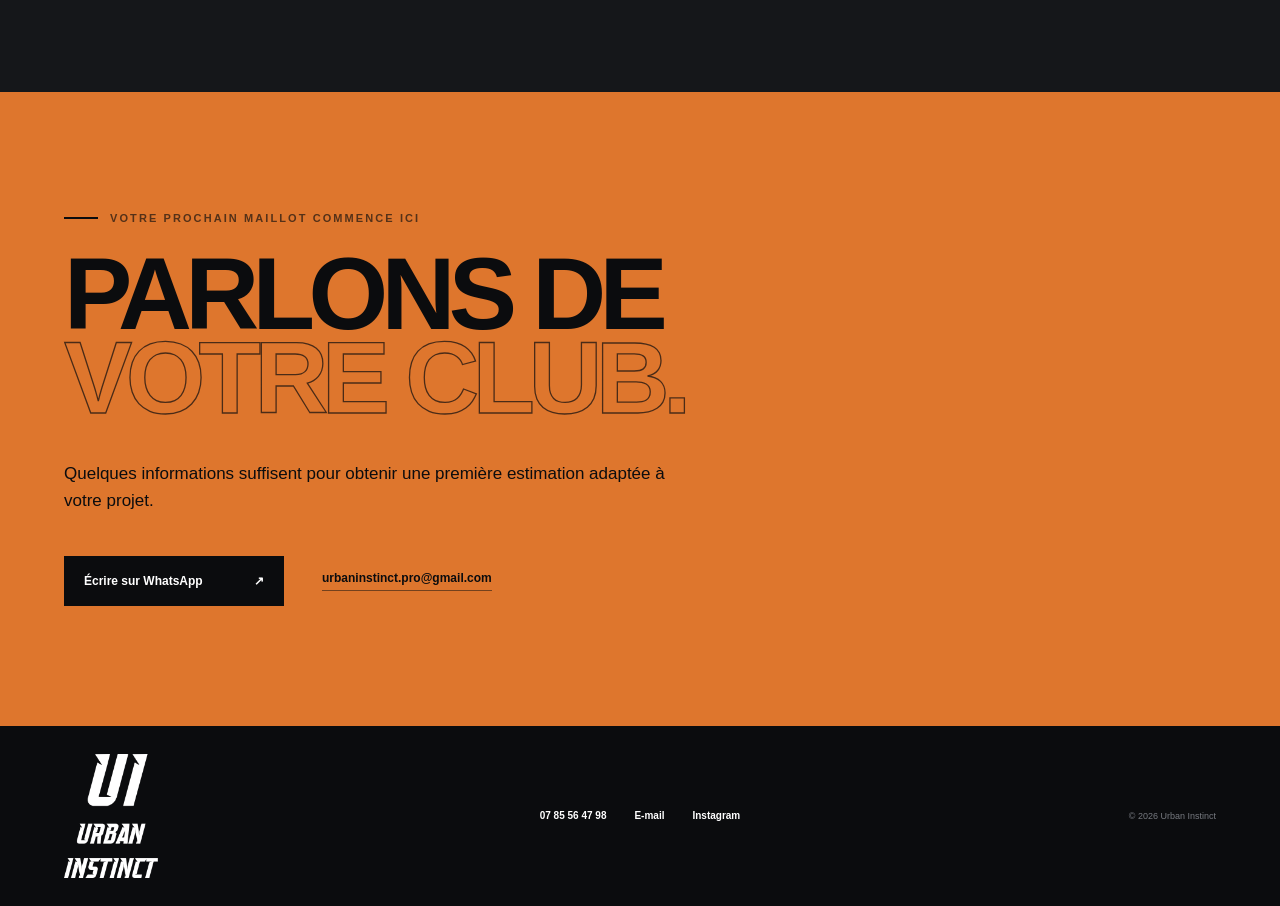
==== commit 192ae03e: "Add files via upload" ====
--- a/index.html
+++ b/index.html
@@ -17,7 +17,7 @@
   <main>
     <header class="site-header">
       <a class="brand" href="#accueil" aria-label="Urban Instinct, accueil">
-        <span class="brand-mark" aria-hidden="true">UI</span>
+        <img class="brand-symbol" src="ui-symbol.webp" alt="" aria-hidden="true">
         <span class="brand-copy"><strong>URBAN INSTINCT</strong><small>ÉQUIPEMENTIER SPORTIF</small></span>
       </a>
       <nav class="desktop-nav" aria-label="Navigation principale">
@@ -39,8 +39,8 @@
       </div>
       <div class="hero-visual">
         <div class="glow glow-blue"></div><div class="glow glow-orange"></div>
-        <div class="shirt shirt-back"><span class="shirt-label">AUBIET</span><img src="aubiet-maillot.webp" alt="Maillot personnalisé du club d’Aubiet"></div>
-        <div class="shirt shirt-front"><span class="shirt-label">UST</span><img src="ust-maillot.webp" alt="Maillot personnalisé de l’UST"></div>
+        <div class="shirt shirt-back"><span class="shirt-label">AUBIET</span><img src="assets/aubiet-maillot.webp" alt="Maillot personnalisé du club d’Aubiet"></div>
+        <div class="shirt shirt-front"><span class="shirt-label">UST</span><img src="assets/ust-maillot.webp" alt="Maillot personnalisé de l’UST"></div>
         <div class="visual-note"><span>100 %</span><p>Design<br>sur mesure</p></div>
       </div>
     </section>
@@ -92,8 +92,8 @@
     <section class="section projects-section" id="realisations">
       <div class="section-heading projects-heading"><div><p class="section-index">03 — PROJETS CLUBS</p><h2>Conçus pour être vus.<br>Pensés pour être portés.</h2></div><p>Deux identités, deux directions créatives, une même exigence de personnalisation.</p></div>
       <div class="projects-grid">
-        <article class="project-card project-ust"><div class="project-copy"><span>FOOTBALL — TOULOUSE</span><h3>UST</h3><p>Bleu profond, énergie orange et motif brut pour une identité immédiatement reconnaissable.</p></div><img src="ust-maillot.webp" alt="Maillot bleu et orange personnalisé de l’UST"></article>
-        <article class="project-card project-aubiet"><div class="project-copy"><span>FOOTBALL — GERS</span><h3>AUBIET</h3><p>Un jeu graphique bleu et blanc qui donne du mouvement tout en respectant les codes du club.</p></div><img src="aubiet-maillot.webp" alt="Maillot bleu et blanc personnalisé d’Aubiet"></article>
+        <article class="project-card project-ust"><div class="project-copy"><span>FOOTBALL — TOULOUSE</span><h3>UST</h3><p>Bleu profond, énergie orange et motif brut pour une identité immédiatement reconnaissable.</p></div><img src="assets/ust-maillot.webp" alt="Maillot bleu et orange personnalisé de l’UST"></article>
+        <article class="project-card project-aubiet"><div class="project-copy"><span>FOOTBALL — GERS</span><h3>AUBIET</h3><p>Un jeu graphique bleu et blanc qui donne du mouvement tout en respectant les codes du club.</p></div><img src="assets/aubiet-maillot.webp" alt="Maillot bleu et blanc personnalisé d’Aubiet"></article>
       </div>
     </section>
 
@@ -118,7 +118,7 @@
     </section>
 
     <footer>
-      <a class="brand footer-brand" href="#accueil"><span class="brand-mark" aria-hidden="true">UI</span><span class="brand-copy"><strong>URBAN INSTINCT</strong><small>AU PLUS PRÈS DU TERRAIN</small></span></a>
+      <a class="footer-brand" href="#accueil" aria-label="Urban Instinct, retour à l'accueil"><img class="footer-logo" src="ui-logo.webp" alt="Urban Instinct"></a>
       <div class="footer-links"><a href="tel:+33785564798">07 85 56 47 98</a><a href="mailto:urbaninstinct.pro@gmail.com">E-mail</a><a href="https://www.instagram.com/urban.instinctsport_ui/" target="_blank" rel="noreferrer">Instagram</a></div>
       <p>© 2026 Urban Instinct</p>
     </footer>
--- a/styles.css
+++ b/styles.css
@@ -7,7 +7,7 @@
 
 .site-header { position:sticky; top:0; z-index:50; min-height:82px; padding:0 5vw; display:flex; align-items:center; justify-content:space-between; gap:32px; color:#fff; background:rgba(11,12,14,.94); backdrop-filter:blur(16px); border-bottom:1px solid rgba(255,255,255,.11); }
 .brand { display:inline-flex; align-items:center; gap:12px; flex-shrink:0; }
-.brand-mark { width:43px; height:43px; display:grid; place-items:center; color:var(--ink); background:#fff; font:900 18px/1 "Arial Black",Arial,sans-serif; letter-spacing:-3px; padding-right:3px; transform:skew(-7deg); }
+.brand-symbol { width:45px; height:39px; object-fit:contain; flex-shrink:0; }
 .brand-copy { display:flex; flex-direction:column; gap:3px; }
 .brand-copy strong { font-size:13px; line-height:1; letter-spacing:.12em; }
 .brand-copy small { color:#aaaeb5; font-size:8px; font-weight:700; line-height:1; letter-spacing:.24em; }
@@ -112,7 +112,9 @@
 .contact-actions { display:flex; align-items:center; gap:38px; margin-top:42px; }
 .button-dark { color:#fff; background:var(--ink); }
 .contact-mail { font-size:12px; font-weight:900; border-bottom:1px solid rgba(11,12,14,.5); padding-bottom:5px; }
-footer { min-height:145px; padding:34px 5vw; display:grid; grid-template-columns:1fr auto 1fr; align-items:center; gap:30px; color:#fff; background:var(--ink); }
+.footer-brand { display:inline-flex; width:max-content; }
+.footer-logo { width:94px; height:auto; }
+footer { min-height:180px; padding:28px 5vw; display:grid; grid-template-columns:1fr auto 1fr; align-items:center; gap:30px; color:#fff; background:var(--ink); }
 .footer-links { display:flex; gap:28px; font-size:10px; font-weight:800; }
 footer>p { margin:0; justify-self:end; color:#777a80; font-size:9px; }
 
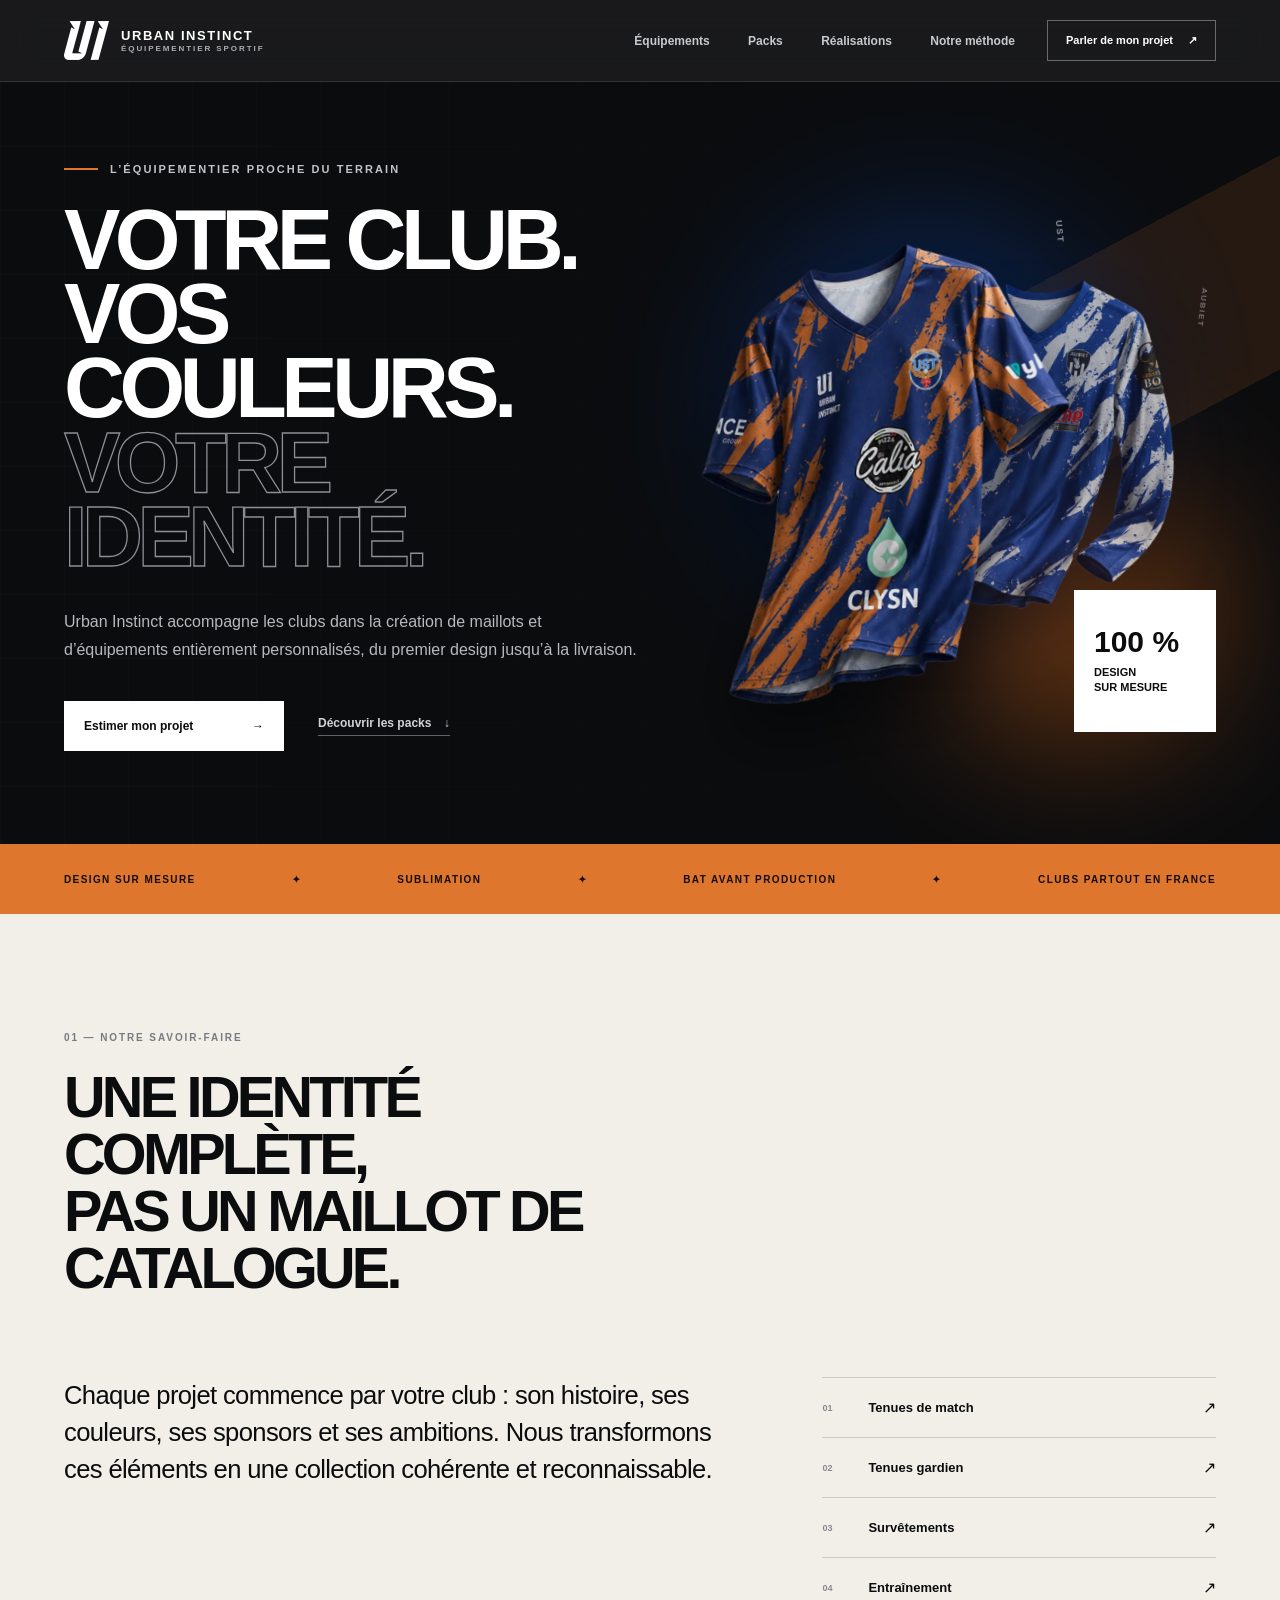
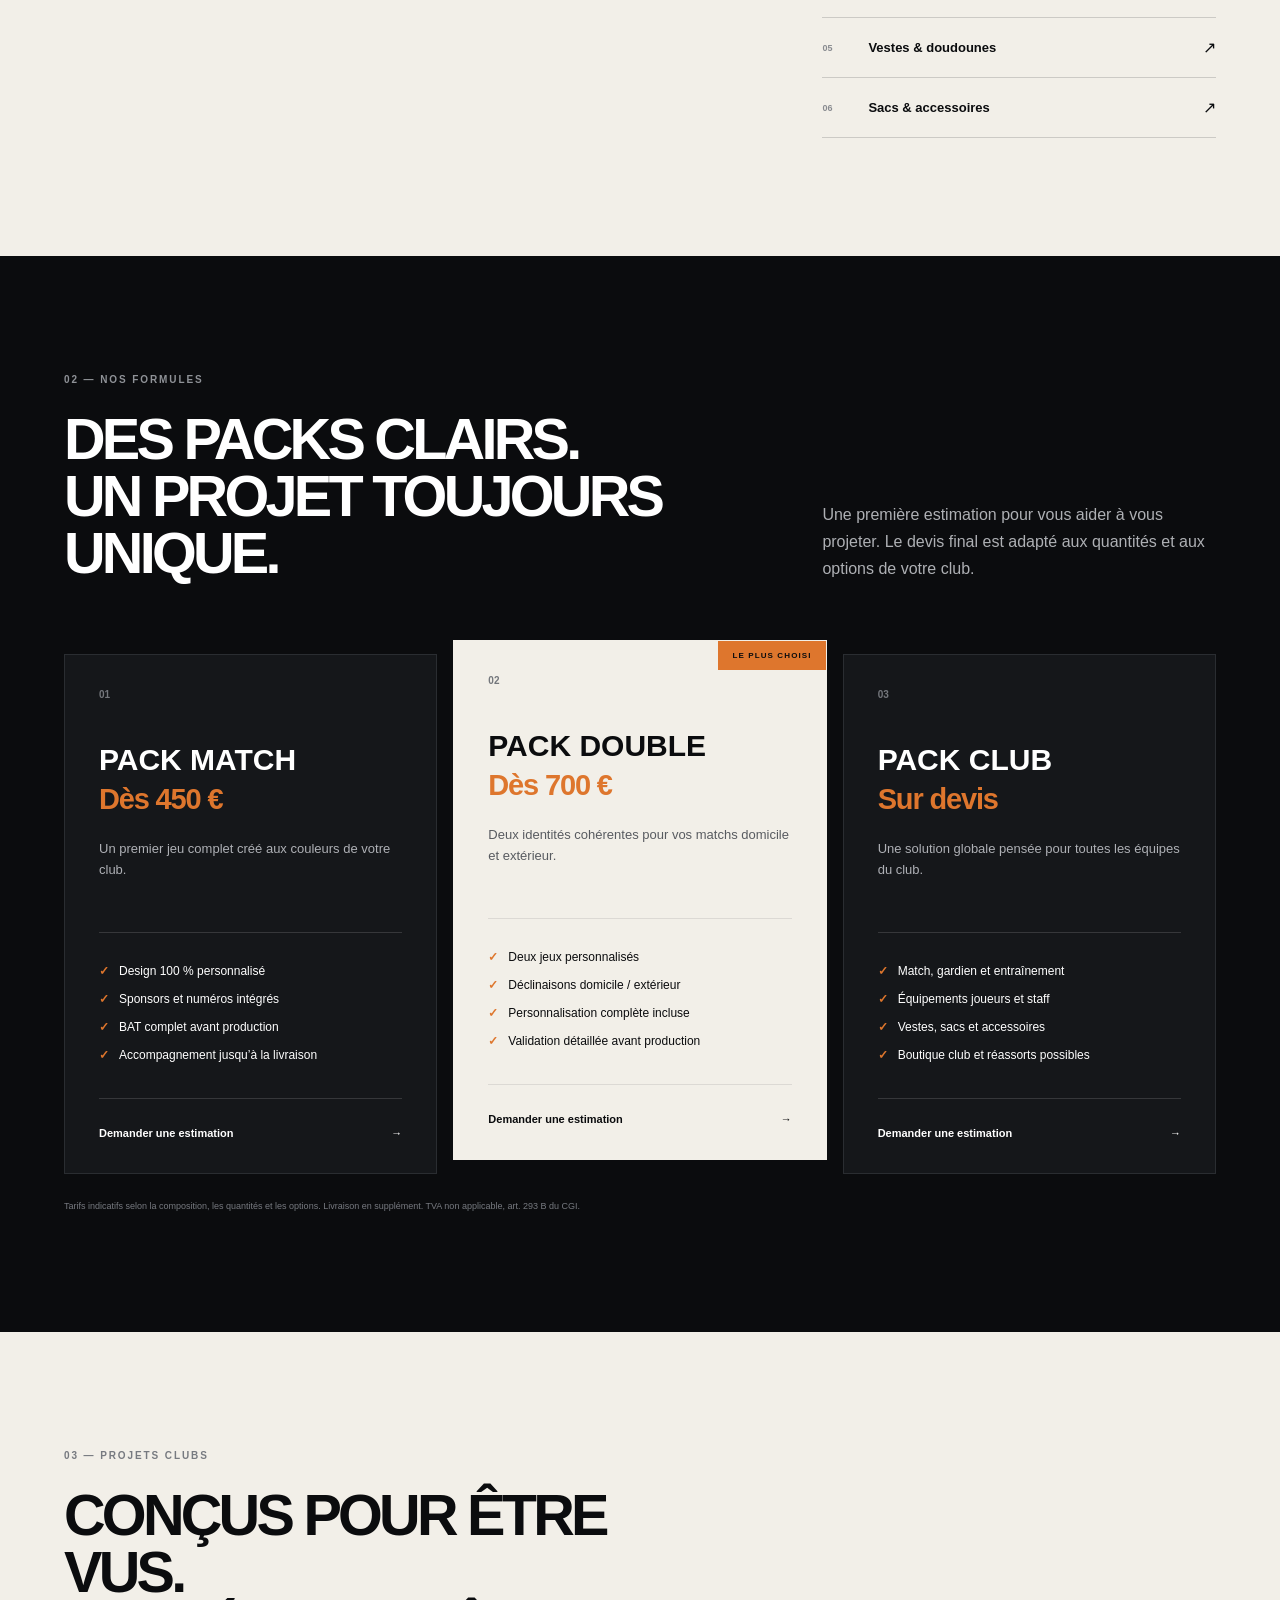
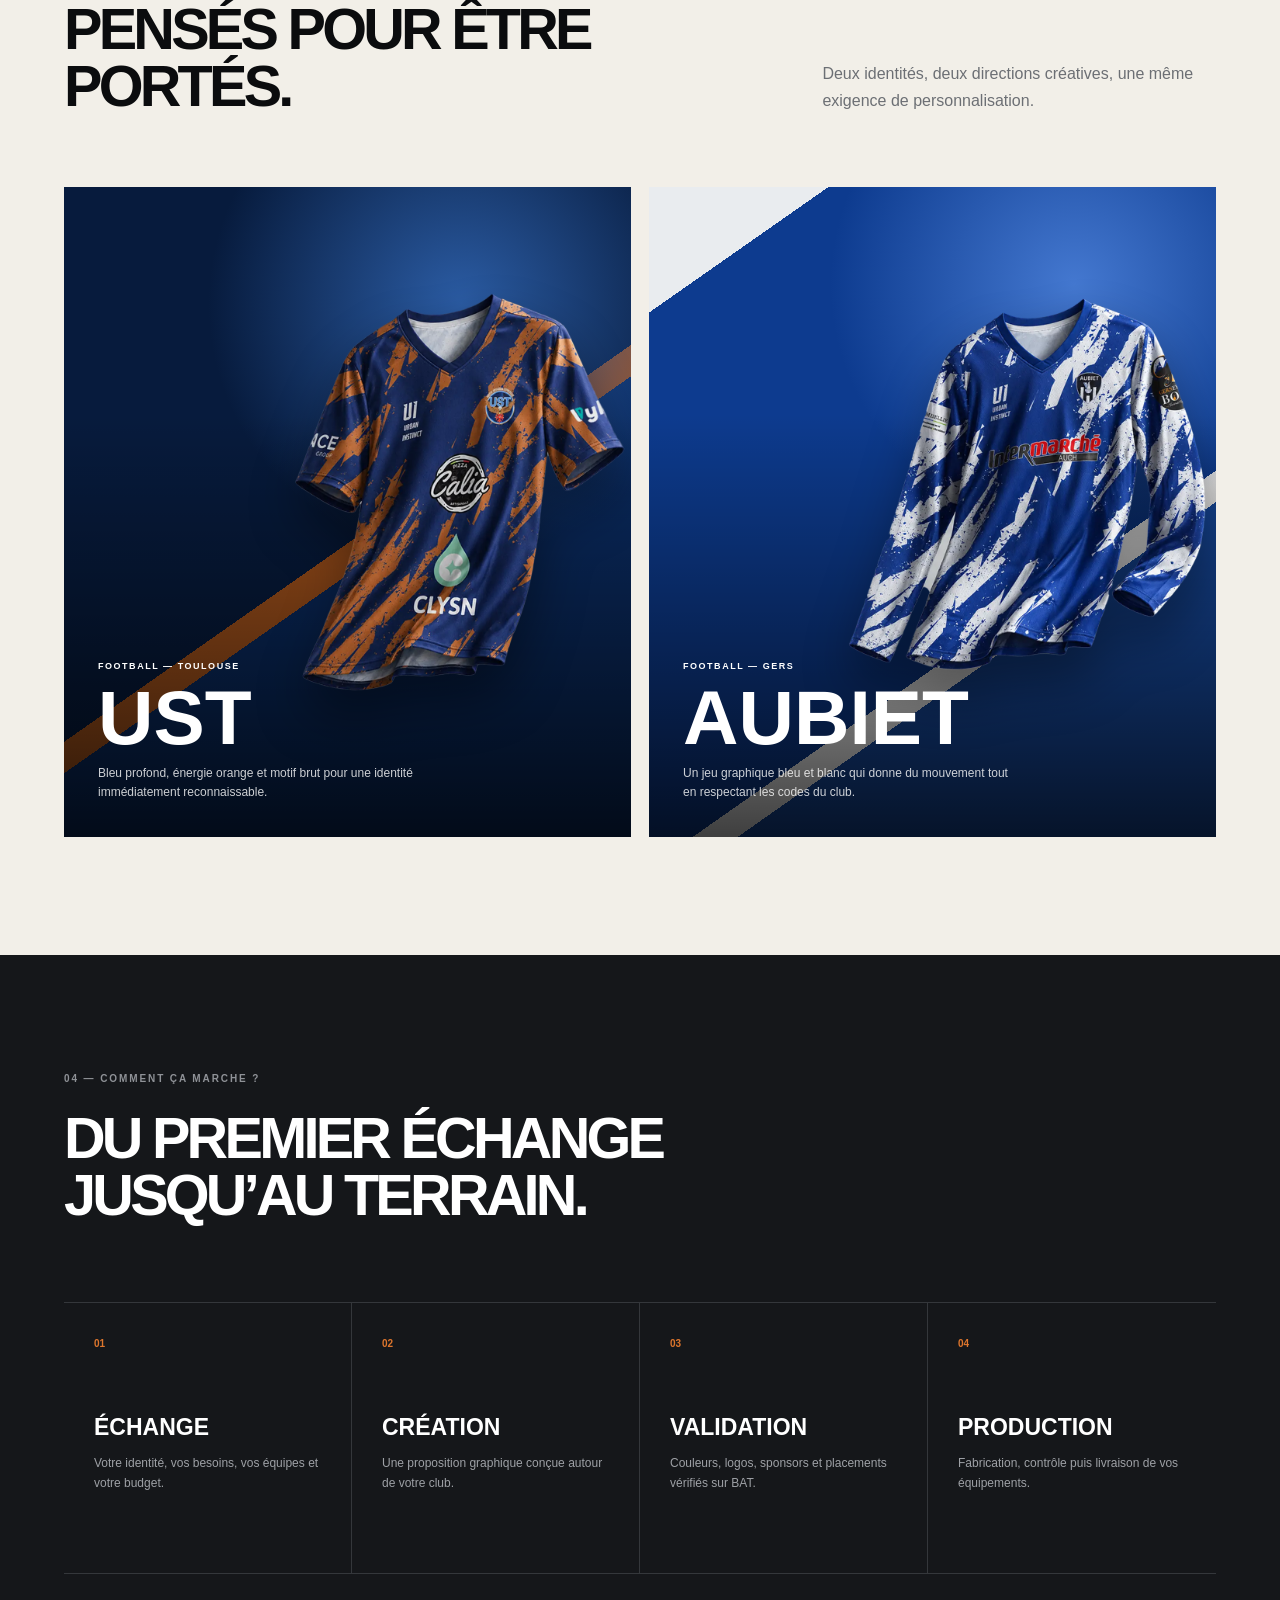
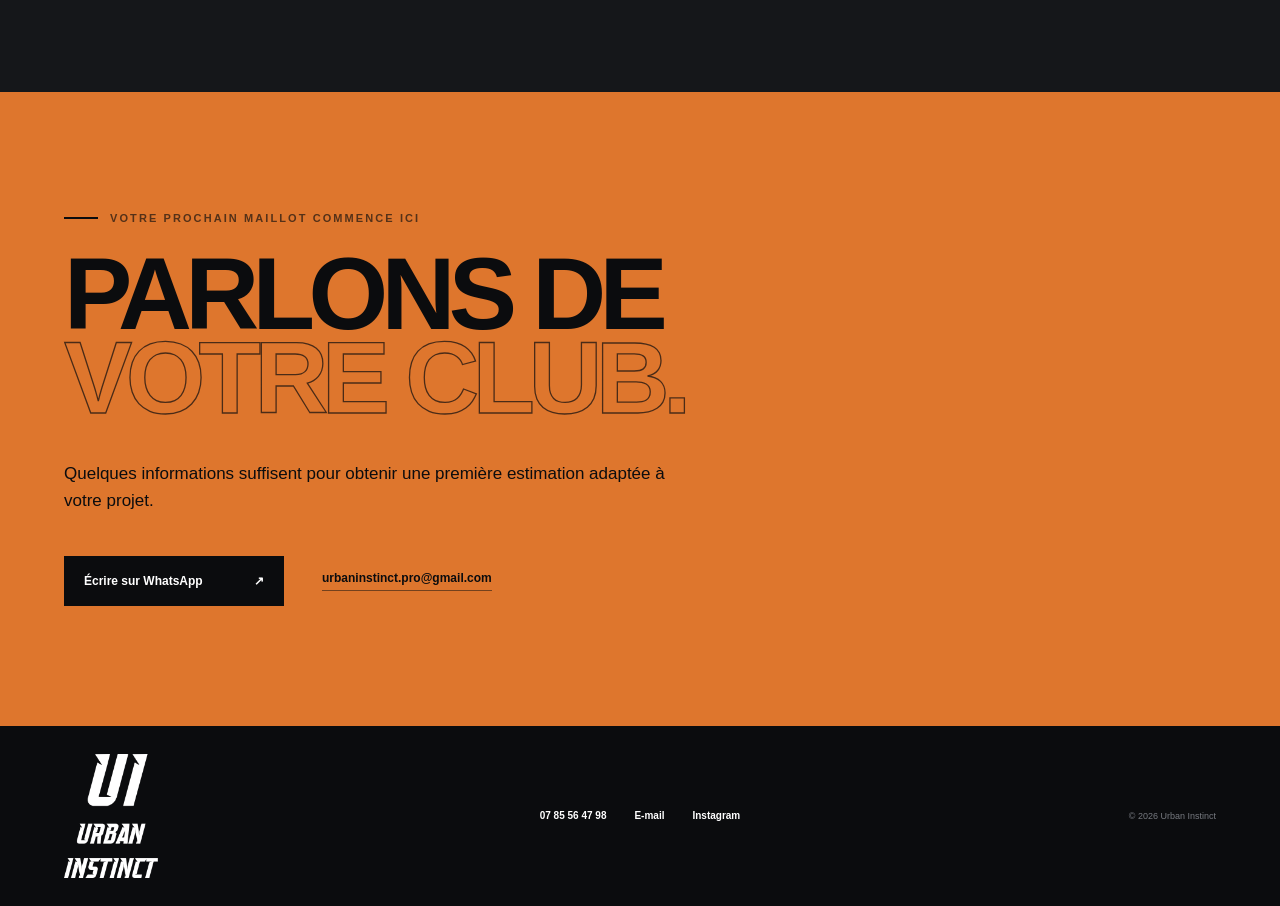
==== commit a19d8dcf: "Add files via upload" ====
--- a/index.html
+++ b/index.html
@@ -39,8 +39,8 @@
       </div>
       <div class="hero-visual">
         <div class="glow glow-blue"></div><div class="glow glow-orange"></div>
-        <div class="shirt shirt-back"><span class="shirt-label">AUBIET</span><img src="assets/aubiet-maillot.webp" alt="Maillot personnalisé du club d’Aubiet"></div>
-        <div class="shirt shirt-front"><span class="shirt-label">UST</span><img src="assets/ust-maillot.webp" alt="Maillot personnalisé de l’UST"></div>
+        <div class="shirt shirt-back"><span class="shirt-label">AUBIET</span><img src="aubiet-maillot.webp" alt="Maillot personnalisé du club d’Aubiet"></div>
+        <div class="shirt shirt-front"><span class="shirt-label">UST</span><img src="ust-maillot.webp" alt="Maillot personnalisé de l’UST"></div>
         <div class="visual-note"><span>100 %</span><p>Design<br>sur mesure</p></div>
       </div>
     </section>
@@ -92,8 +92,8 @@
     <section class="section projects-section" id="realisations">
       <div class="section-heading projects-heading"><div><p class="section-index">03 — PROJETS CLUBS</p><h2>Conçus pour être vus.<br>Pensés pour être portés.</h2></div><p>Deux identités, deux directions créatives, une même exigence de personnalisation.</p></div>
       <div class="projects-grid">
-        <article class="project-card project-ust"><div class="project-copy"><span>FOOTBALL — TOULOUSE</span><h3>UST</h3><p>Bleu profond, énergie orange et motif brut pour une identité immédiatement reconnaissable.</p></div><img src="assets/ust-maillot.webp" alt="Maillot bleu et orange personnalisé de l’UST"></article>
-        <article class="project-card project-aubiet"><div class="project-copy"><span>FOOTBALL — GERS</span><h3>AUBIET</h3><p>Un jeu graphique bleu et blanc qui donne du mouvement tout en respectant les codes du club.</p></div><img src="assets/aubiet-maillot.webp" alt="Maillot bleu et blanc personnalisé d’Aubiet"></article>
+        <article class="project-card project-ust"><div class="project-copy"><span>FOOTBALL — TOULOUSE</span><h3>UST</h3><p>Bleu profond, énergie orange et motif brut pour une identité immédiatement reconnaissable.</p></div><img src="ust-maillot.webp" alt="Maillot bleu et orange personnalisé de l’UST"></article>
+        <article class="project-card project-aubiet"><div class="project-copy"><span>FOOTBALL — GERS</span><h3>AUBIET</h3><p>Un jeu graphique bleu et blanc qui donne du mouvement tout en respectant les codes du club.</p></div><img src="aubiet-maillot.webp" alt="Maillot bleu et blanc personnalisé d’Aubiet"></article>
       </div>
     </section>
 
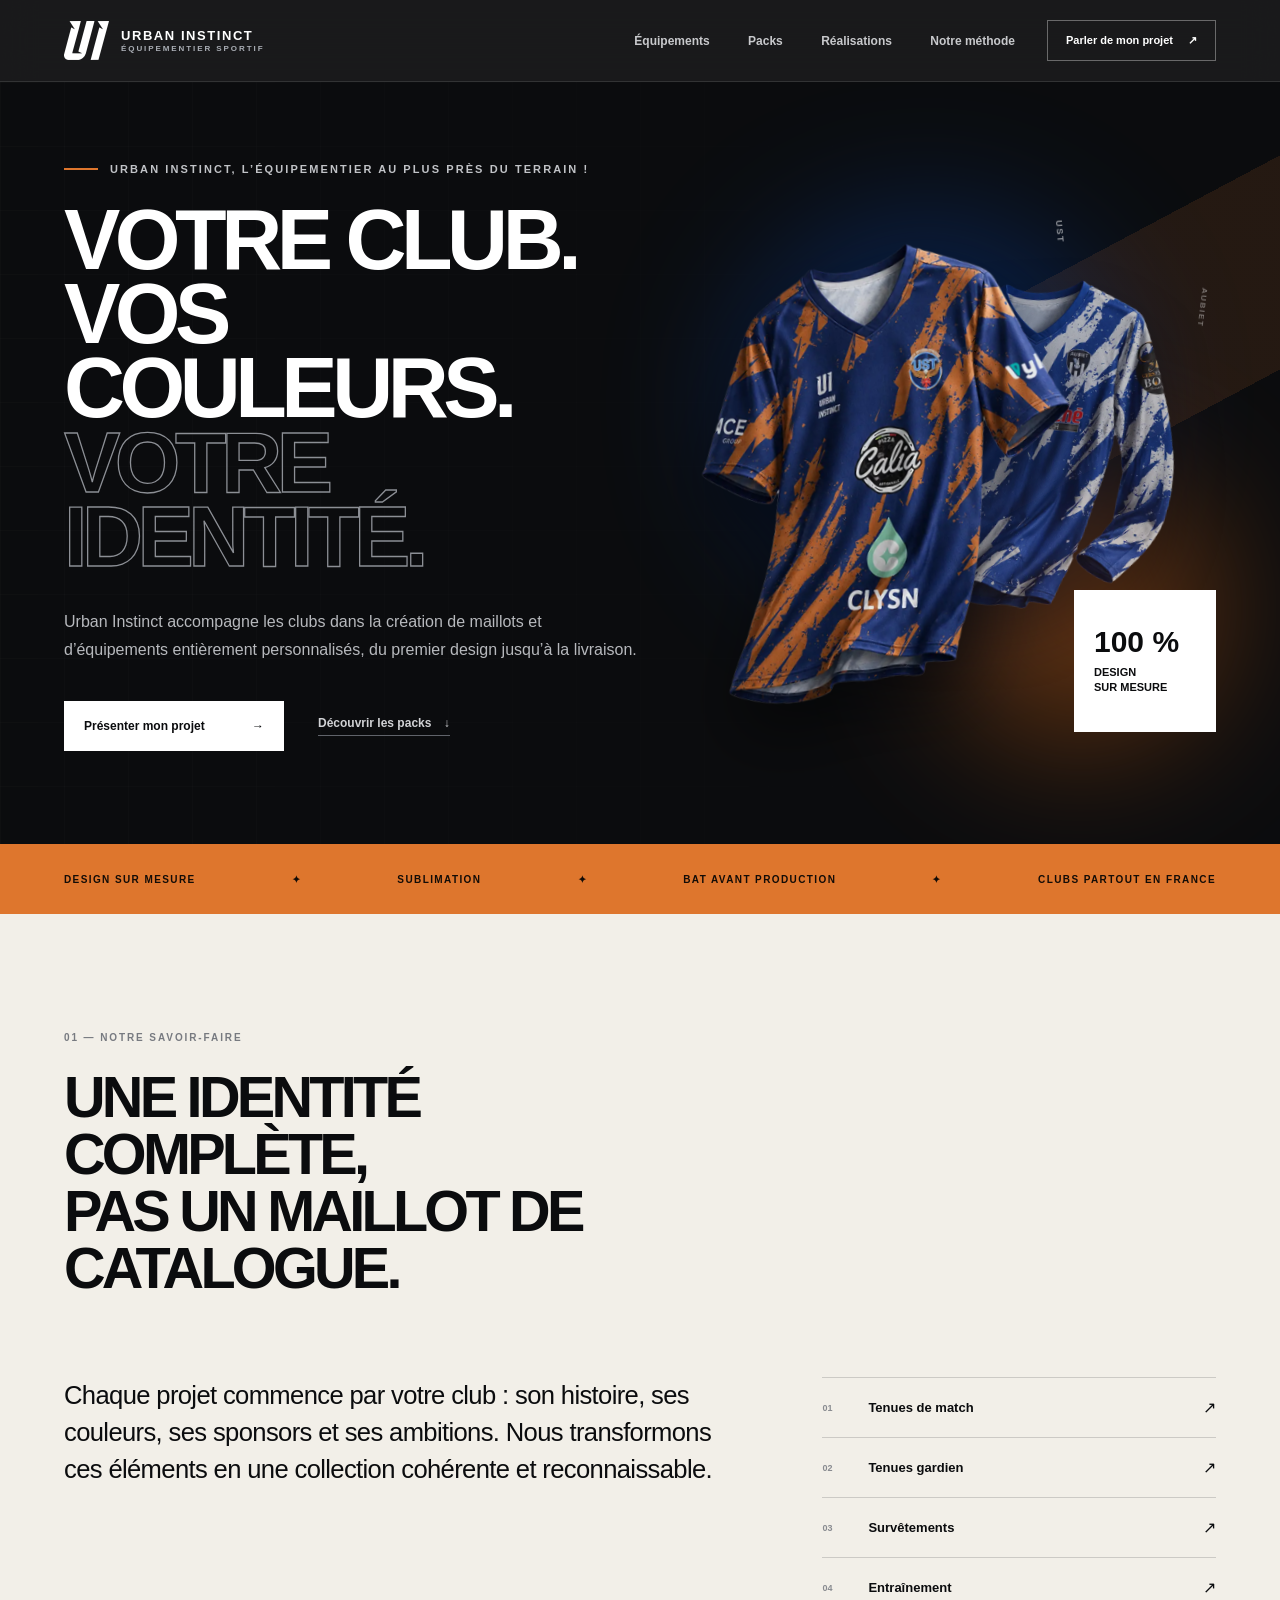
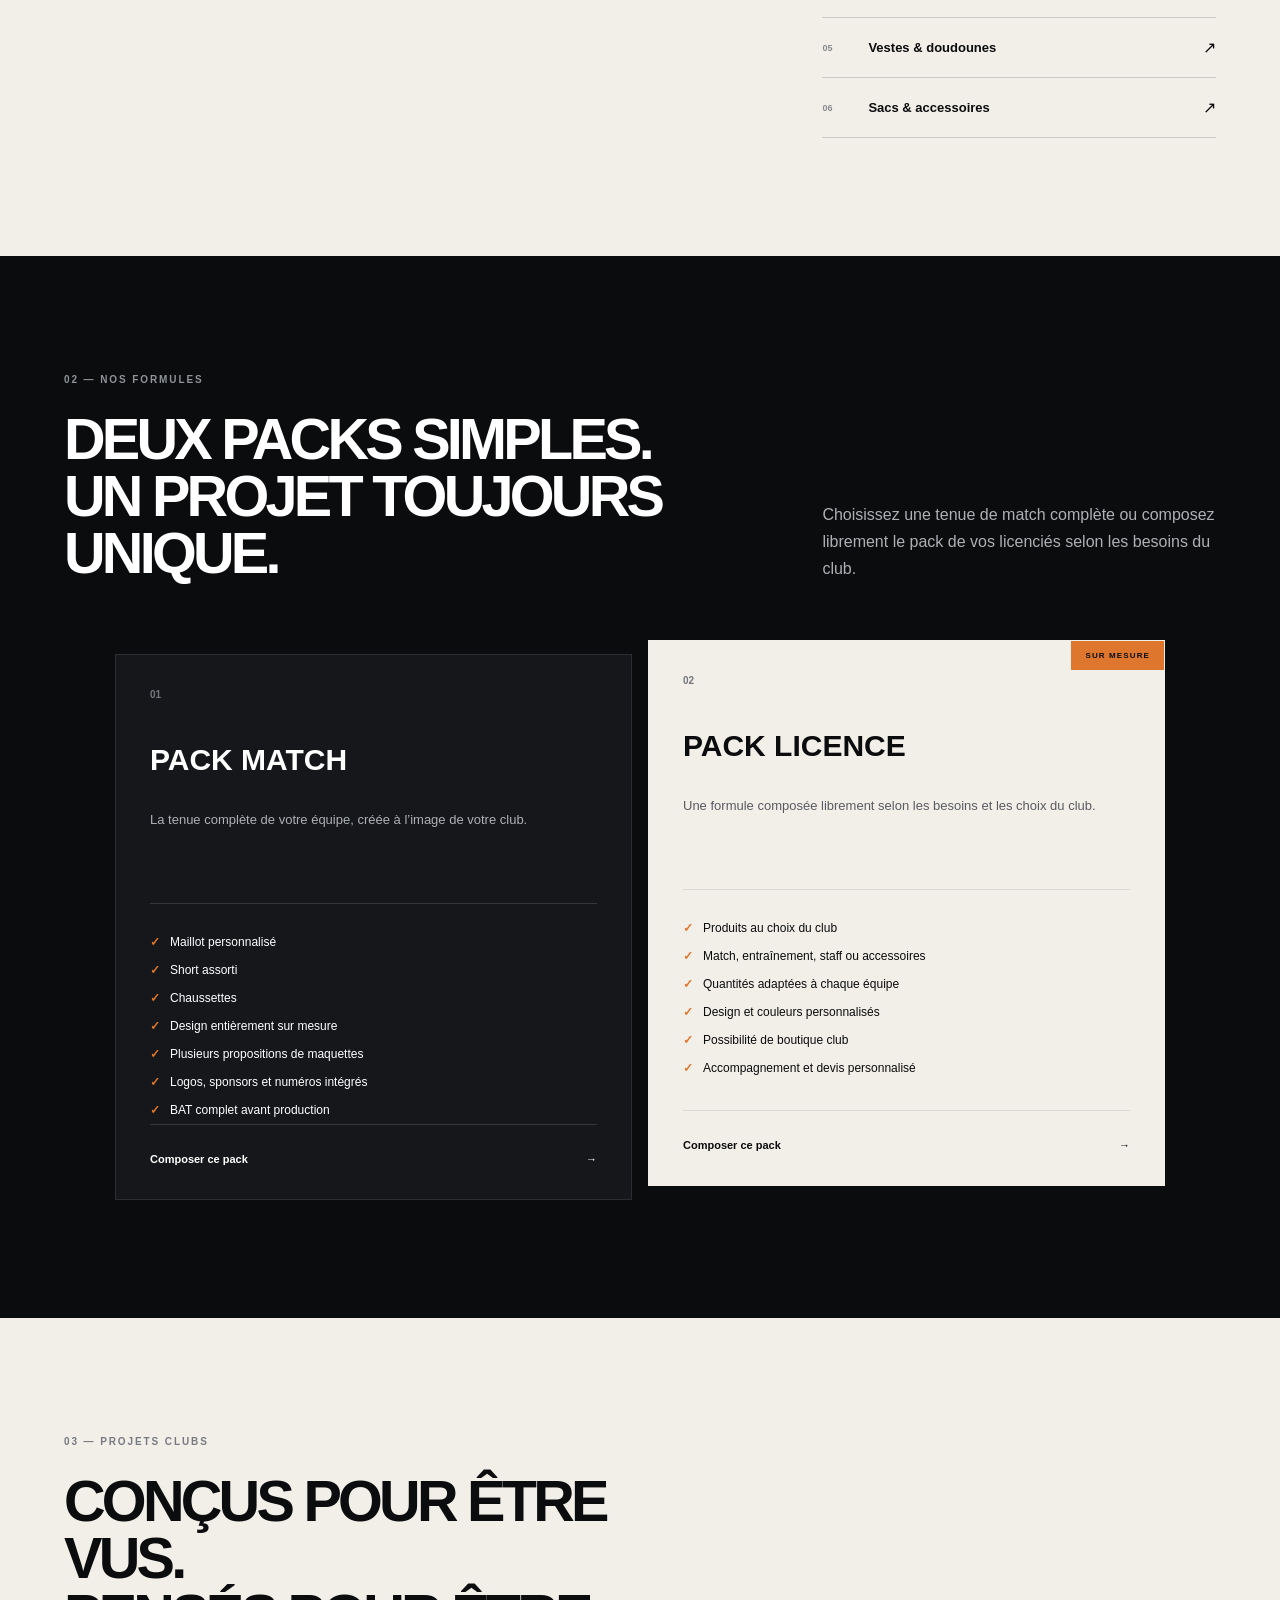
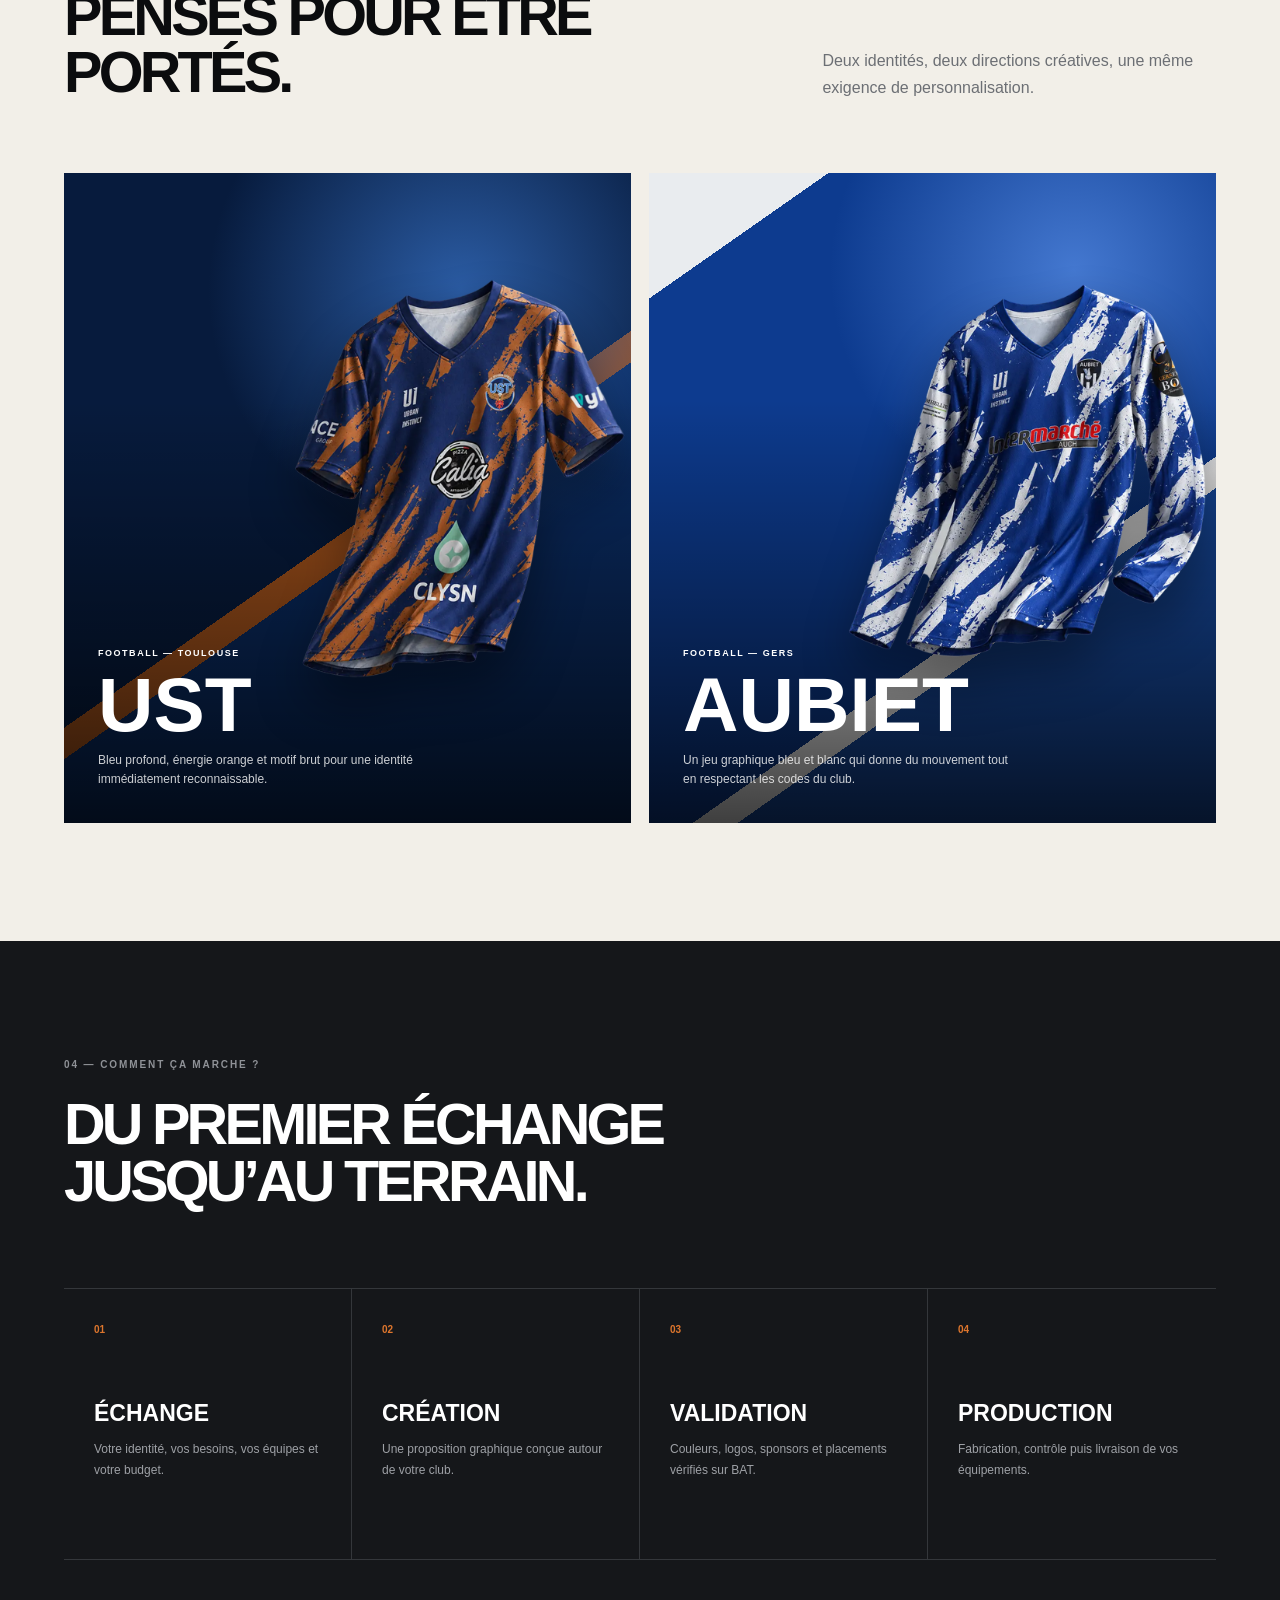
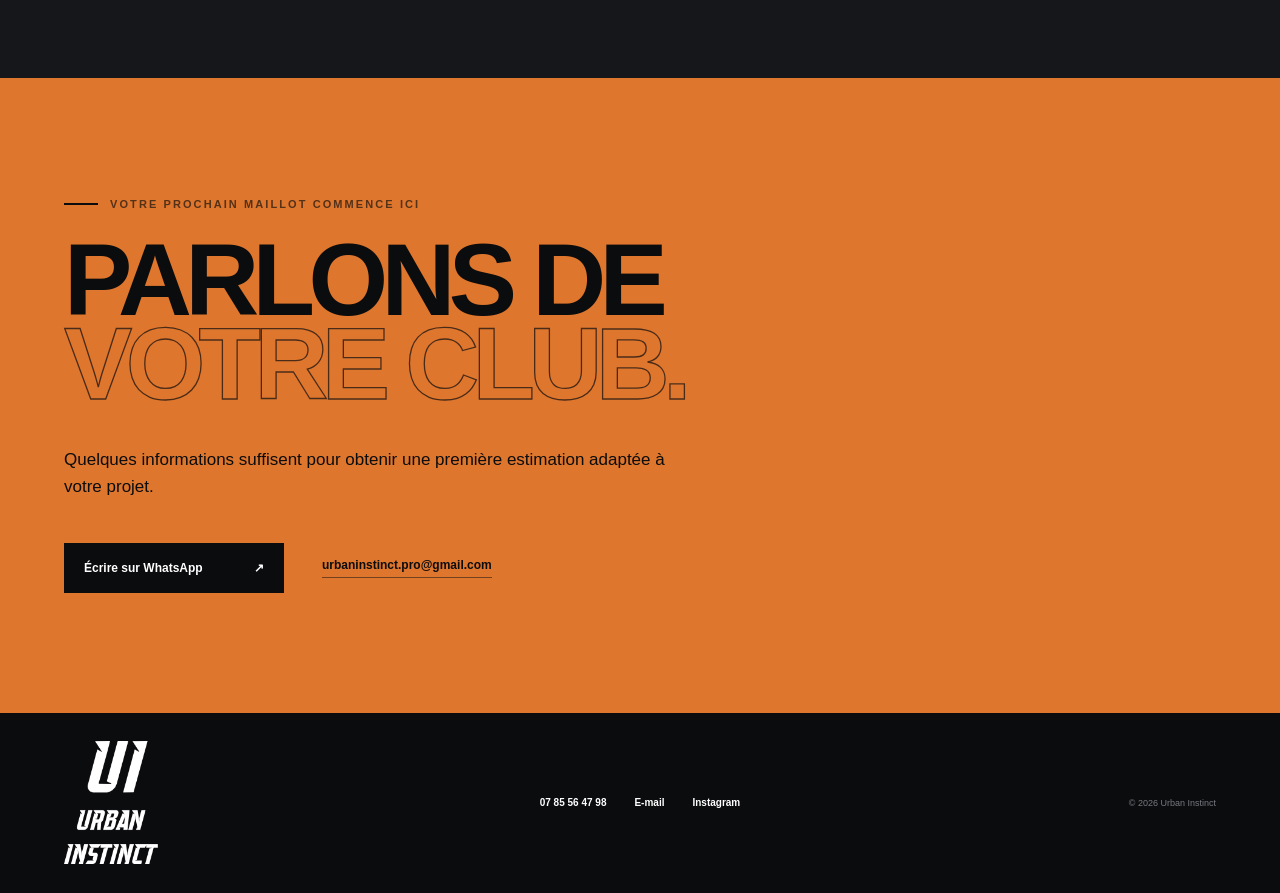
==== commit c2a07092: "Add files via upload" ====
--- a/index.html
+++ b/index.html
@@ -29,11 +29,11 @@
     <section class="hero" id="accueil">
       <div class="hero-grid" aria-hidden="true"></div>
       <div class="hero-copy">
-        <p class="eyebrow"><span></span>L’équipementier proche du terrain</p>
+        <p class="eyebrow"><span></span>Urban Instinct, l’équipementier au plus près du terrain&nbsp;!</p>
         <h1>Votre club.<br>Vos couleurs.<br><em>Votre identité.</em></h1>
         <p class="hero-text">Urban Instinct accompagne les clubs dans la création de maillots et d’équipements entièrement personnalisés, du premier design jusqu’à la livraison.</p>
         <div class="hero-actions">
-          <a class="button button-light" href="https://wa.me/33785564798?text=Bonjour%20Urban%20Instinct%2C%20je%20souhaite%20%C3%A9quiper%20mon%20club." target="_blank" rel="noreferrer">Estimer mon projet <span>→</span></a>
+          <a class="button button-light" href="https://wa.me/33785564798?text=Bonjour%20Urban%20Instinct%2C%20je%20souhaite%20%C3%A9quiper%20mon%20club." target="_blank" rel="noreferrer">Présenter mon projet <span>→</span></a>
           <a class="text-link" href="#packs">Découvrir les packs <span>↓</span></a>
         </div>
       </div>
@@ -66,27 +66,21 @@
 
     <section class="section packs-section" id="packs">
       <div class="section-heading packs-heading">
-        <div><p class="section-index light">02 — NOS FORMULES</p><h2>Des packs clairs.<br>Un projet toujours unique.</h2></div>
-        <p class="packs-lead">Une première estimation pour vous aider à vous projeter. Le devis final est adapté aux quantités et aux options de votre club.</p>
+        <div><p class="section-index light">02 — NOS FORMULES</p><h2>Deux packs simples.<br>Un projet toujours unique.</h2></div>
+        <p class="packs-lead">Choisissez une tenue de match complète ou composez librement le pack de vos licenciés selon les besoins du club.</p>
       </div>
       <div class="packs-grid">
         <article class="pack-card">
-          <span class="pack-number">01</span><h3>Pack Match</h3><p class="pack-price">Dès 450 €</p><p class="pack-description">Un premier jeu complet créé aux couleurs de votre club.</p>
-          <ul><li>Design 100 % personnalisé</li><li>Sponsors et numéros intégrés</li><li>BAT complet avant production</li><li>Accompagnement jusqu’à la livraison</li></ul>
-          <a href="https://wa.me/33785564798?text=Bonjour%2C%20je%20souhaite%20une%20estimation%20pour%20le%20Pack%20Match." target="_blank" rel="noreferrer">Demander une estimation <span>→</span></a>
+          <span class="pack-number">01</span><h3>Pack Match</h3><p class="pack-description">La tenue complète de votre équipe, créée à l’image de votre club.</p>
+          <ul><li>Maillot personnalisé</li><li>Short assorti</li><li>Chaussettes</li><li>Design entièrement sur mesure</li><li>Plusieurs propositions de maquettes</li><li>Logos, sponsors et numéros intégrés</li><li>BAT complet avant production</li></ul>
+          <a href="https://wa.me/33785564798?text=Bonjour%2C%20je%20souhaite%20composer%20un%20Pack%20Match." target="_blank" rel="noreferrer">Composer ce pack <span>→</span></a>
         </article>
         <article class="pack-card featured">
-          <span class="popular">LE PLUS CHOISI</span><span class="pack-number">02</span><h3>Pack Double</h3><p class="pack-price">Dès 700 €</p><p class="pack-description">Deux identités cohérentes pour vos matchs domicile et extérieur.</p>
-          <ul><li>Deux jeux personnalisés</li><li>Déclinaisons domicile / extérieur</li><li>Personnalisation complète incluse</li><li>Validation détaillée avant production</li></ul>
-          <a href="https://wa.me/33785564798?text=Bonjour%2C%20je%20souhaite%20une%20estimation%20pour%20le%20Pack%20Double." target="_blank" rel="noreferrer">Demander une estimation <span>→</span></a>
-        </article>
-        <article class="pack-card">
-          <span class="pack-number">03</span><h3>Pack Club</h3><p class="pack-price">Sur devis</p><p class="pack-description">Une solution globale pensée pour toutes les équipes du club.</p>
-          <ul><li>Match, gardien et entraînement</li><li>Équipements joueurs et staff</li><li>Vestes, sacs et accessoires</li><li>Boutique club et réassorts possibles</li></ul>
-          <a href="https://wa.me/33785564798?text=Bonjour%2C%20je%20souhaite%20une%20estimation%20pour%20le%20Pack%20Club." target="_blank" rel="noreferrer">Demander une estimation <span>→</span></a>
+          <span class="popular">SUR MESURE</span><span class="pack-number">02</span><h3>Pack Licence</h3><p class="pack-description">Une formule composée librement selon les besoins et les choix du club.</p>
+          <ul><li>Produits au choix du club</li><li>Match, entraînement, staff ou accessoires</li><li>Quantités adaptées à chaque équipe</li><li>Design et couleurs personnalisés</li><li>Possibilité de boutique club</li><li>Accompagnement et devis personnalisé</li></ul>
+          <a href="https://wa.me/33785564798?text=Bonjour%2C%20je%20souhaite%20composer%20un%20Pack%20Licence." target="_blank" rel="noreferrer">Composer ce pack <span>→</span></a>
         </article>
       </div>
-      <p class="pricing-note">Tarifs indicatifs selon la composition, les quantités et les options. Livraison en supplément. TVA non applicable, art. 293 B du CGI.</p>
     </section>
 
     <section class="section projects-section" id="realisations">
--- a/styles.css
+++ b/styles.css
@@ -65,20 +65,18 @@
 .packs-section { background:var(--ink); color:#fff; }
 .packs-heading,.projects-heading { align-items:end; }
 .packs-lead,.projects-heading>p { max-width:480px; margin:0; color:#aeb0b4; line-height:1.7; }
-.packs-grid { display:grid; grid-template-columns:repeat(3,1fr); gap:16px; margin-top:72px; }
+.packs-grid { display:grid; grid-template-columns:repeat(2,minmax(0,1fr)); gap:16px; max-width:1050px; margin:72px auto 0; }
 .pack-card { position:relative; min-height:520px; padding:34px; display:flex; flex-direction:column; background:#15171a; border:1px solid #2a2d31; }
 .pack-card.featured { background:var(--paper); color:var(--ink); border-color:var(--paper); transform:translateY(-14px); }
 .popular { position:absolute; top:0; right:0; padding:10px 14px; background:var(--orange); color:var(--ink); font-size:8px; font-weight:900; letter-spacing:.14em; }
 .pack-number { color:#74777c; font-size:10px; font-weight:900; }
 .pack-card h3 { margin:45px 0 10px; font:900 30px/1 "Arial Black",Arial; text-transform:uppercase; }
-.pack-price { margin:0; color:var(--orange); font-size:29px; font-weight:900; line-height:1; letter-spacing:-.04em; }
 .pack-description { min-height:68px; margin:25px 0; color:#aeb0b5; font-size:13px; line-height:1.6; }
 .featured .pack-description { color:#585b60; }
 .pack-card ul { padding:24px 0 0; margin:0; list-style:none; border-top:1px solid rgba(150,150,150,.25); }
 .pack-card li { position:relative; padding:7px 0 7px 20px; font-size:12px; }
 .pack-card li::before { content:"✓"; position:absolute; left:0; color:var(--orange); font-weight:900; }
 .pack-card>a { display:flex; justify-content:space-between; margin-top:auto; padding-top:28px; border-top:1px solid rgba(150,150,150,.25); font-size:11px; font-weight:900; }
-.pricing-note { margin:25px 0 0; color:#777a80; font-size:9px; line-height:1.6; }
 
 .projects-heading>p { color:#6c6f74; }
 .projects-grid { display:grid; grid-template-columns:1fr 1fr; gap:18px; margin-top:72px; }
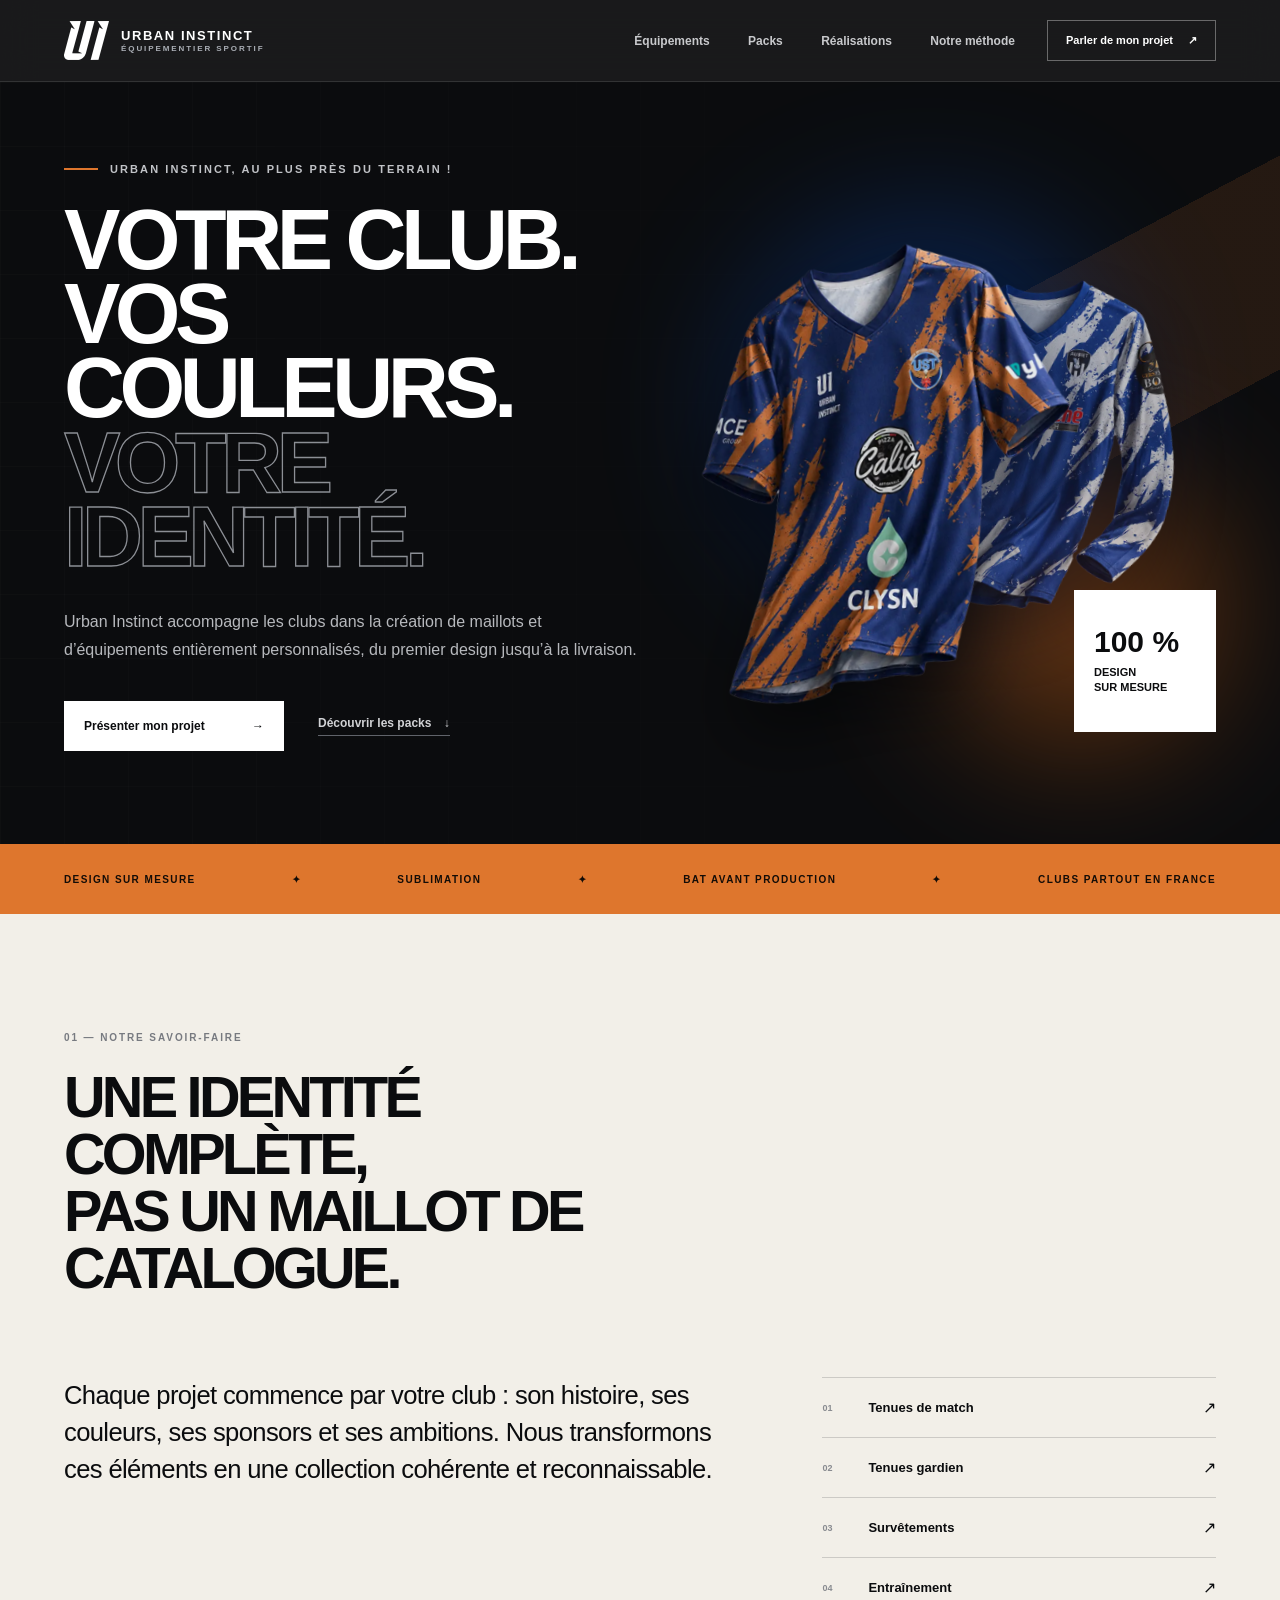
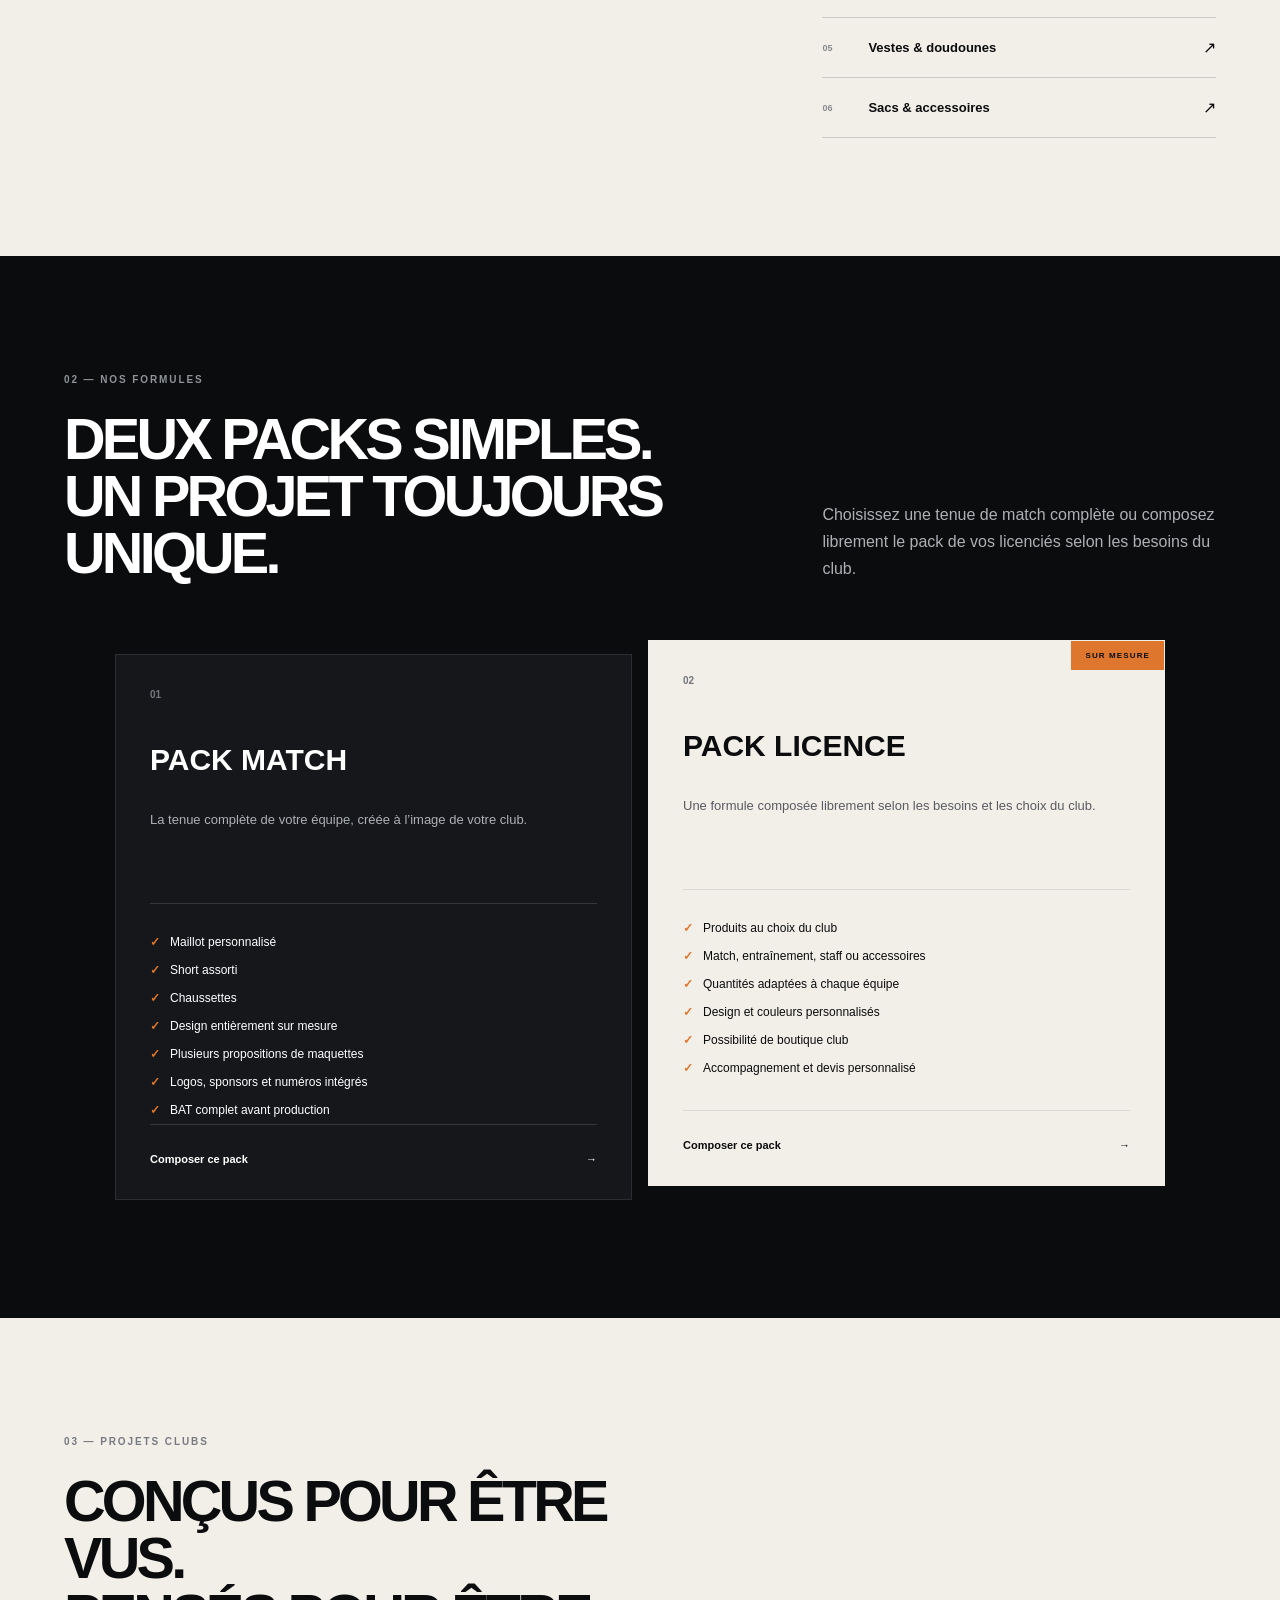
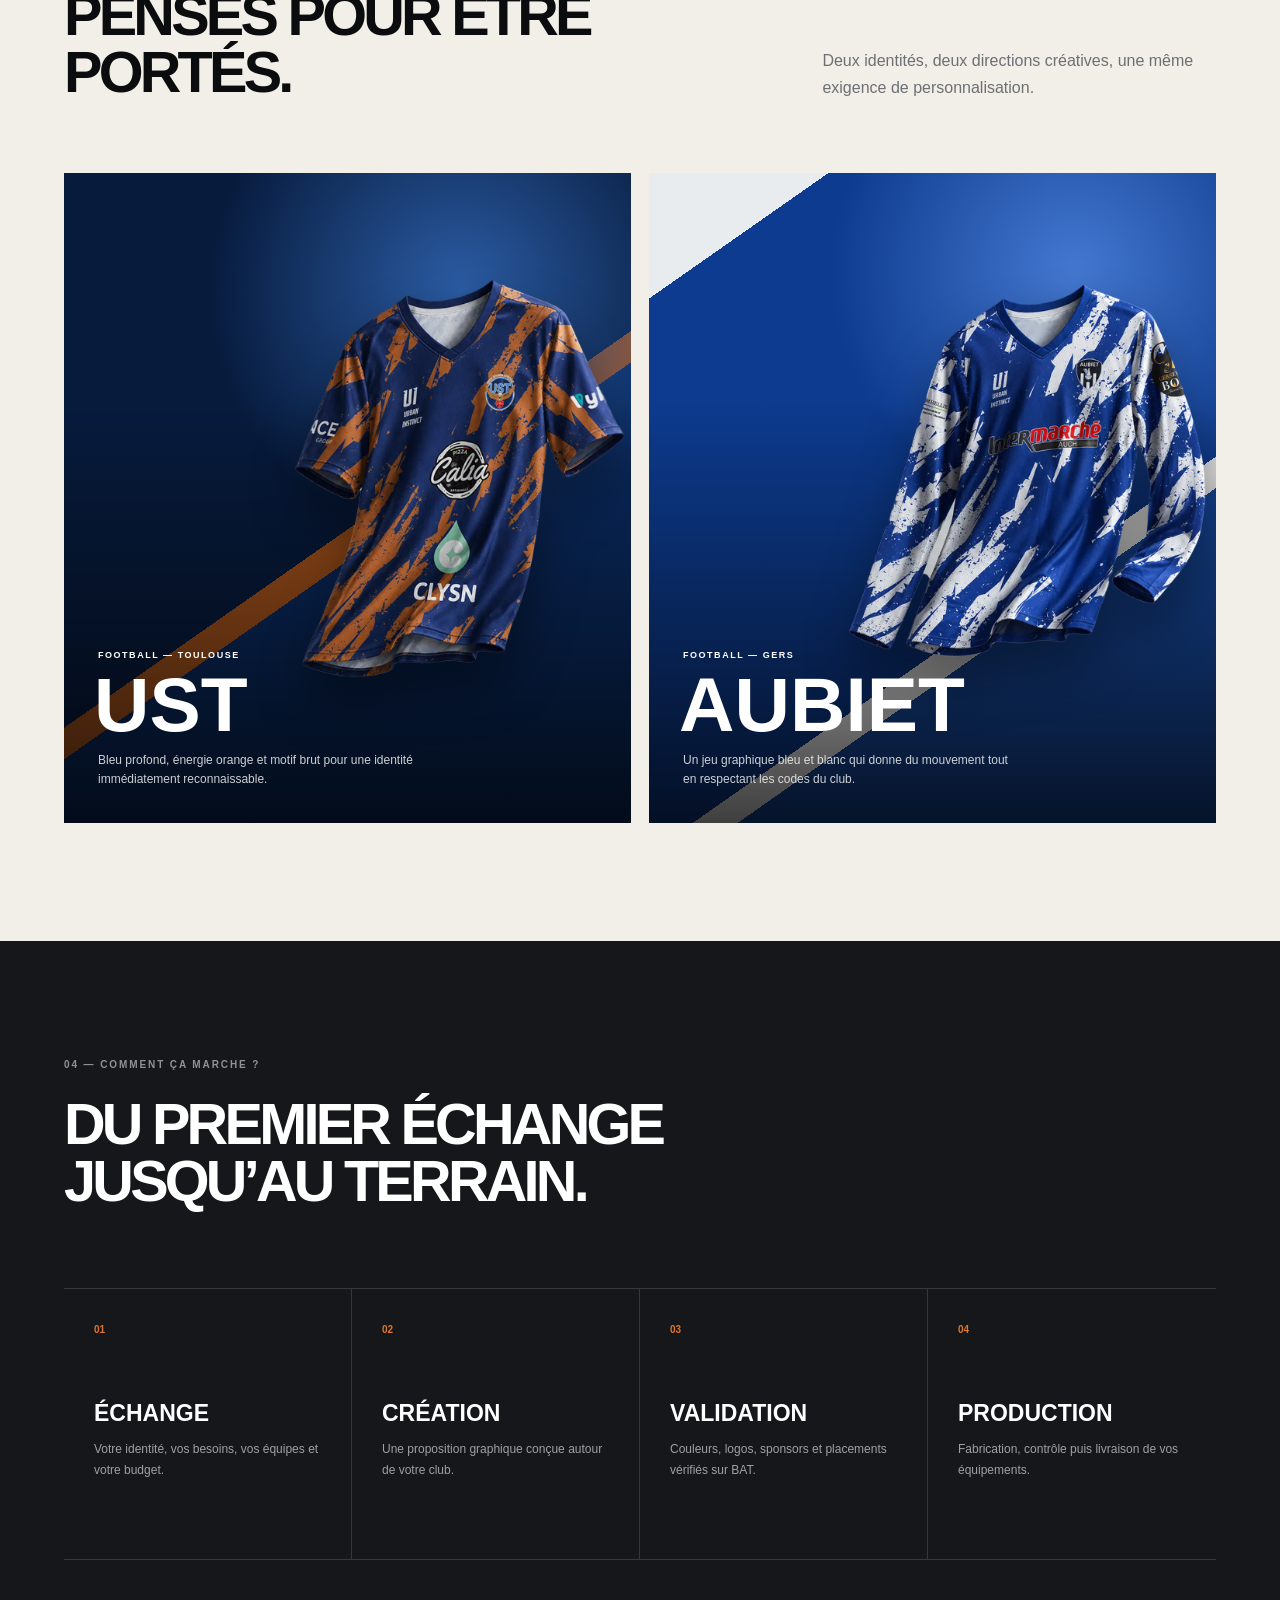
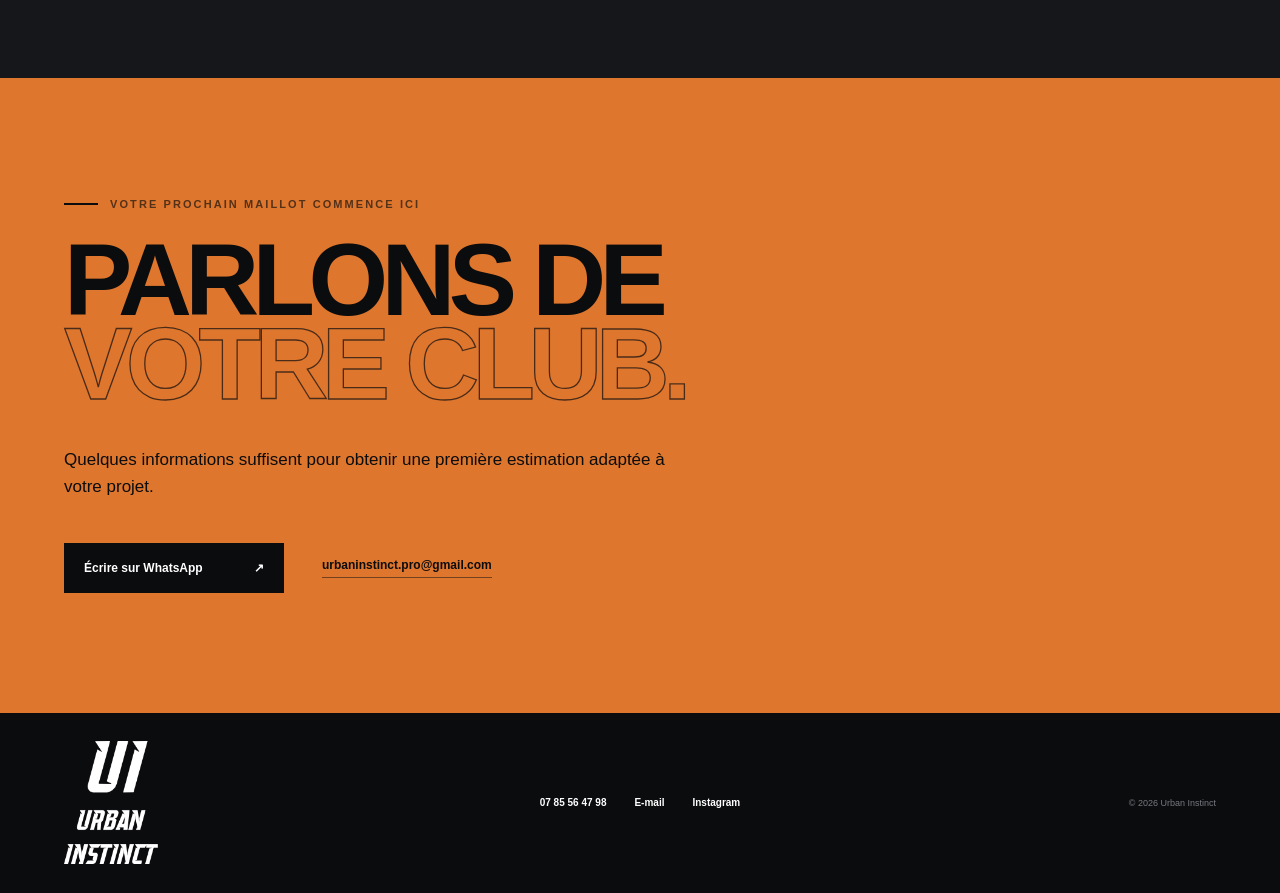
==== commit d4a051a3: "Add files via upload" ====
--- a/index.html
+++ b/index.html
@@ -29,7 +29,7 @@
     <section class="hero" id="accueil">
       <div class="hero-grid" aria-hidden="true"></div>
       <div class="hero-copy">
-        <p class="eyebrow"><span></span>Urban Instinct, l’équipementier au plus près du terrain&nbsp;!</p>
+        <p class="eyebrow"><span></span>Urban Instinct, au plus près du terrain&nbsp;!</p>
         <h1>Votre club.<br>Vos couleurs.<br><em>Votre identité.</em></h1>
         <p class="hero-text">Urban Instinct accompagne les clubs dans la création de maillots et d’équipements entièrement personnalisés, du premier design jusqu’à la livraison.</p>
         <div class="hero-actions">
@@ -39,8 +39,8 @@
       </div>
       <div class="hero-visual">
         <div class="glow glow-blue"></div><div class="glow glow-orange"></div>
-        <div class="shirt shirt-back"><span class="shirt-label">AUBIET</span><img src="aubiet-maillot.webp" alt="Maillot personnalisé du club d’Aubiet"></div>
-        <div class="shirt shirt-front"><span class="shirt-label">UST</span><img src="ust-maillot.webp" alt="Maillot personnalisé de l’UST"></div>
+        <div class="shirt shirt-back"><img src="aubiet-maillot.webp" alt="Maillot personnalisé du club d’Aubiet"></div>
+        <div class="shirt shirt-front"><img src="ust-maillot.webp" alt="Maillot personnalisé de l’UST"></div>
         <div class="visual-note"><span>100 %</span><p>Design<br>sur mesure</p></div>
       </div>
     </section>
--- a/styles.css
+++ b/styles.css
@@ -42,7 +42,6 @@
 .shirt img { width:100%; height:100%; object-fit:contain; }
 .shirt-back { width:min(34vw,470px); height:580px; right:-3%; top:2%; opacity:.72; transform:rotate(7deg) scale(.9); }
 .shirt-front { width:min(37vw,520px); height:650px; left:0; top:-1%; transform:rotate(-5deg); }
-.shirt-label { position:absolute; z-index:2; right:6%; top:14%; color:rgba(255,255,255,.55); font-size:9px; font-weight:900; letter-spacing:.2em; writing-mode:vertical-rl; }
 .visual-note { position:absolute; z-index:5; right:0; bottom:5%; width:142px; aspect-ratio:1; display:flex; flex-direction:column; justify-content:center; padding:20px; background:#fff; color:var(--ink); }
 .visual-note span { font:900 30px/1 "Arial Black",Arial; }
 .visual-note p { margin:8px 0 0; font-size:11px; font-weight:800; line-height:1.35; text-transform:uppercase; }
@@ -87,9 +86,10 @@
 .project-aubiet::after { background:radial-gradient(circle at 75% 15%,#4478d0,transparent 35%),linear-gradient(145deg,#e9ecef 0 12%,#0d3b8f 12% 65%,#f3f3f3 65% 68%,#174ba2 68%); }
 .project-card img { position:absolute; z-index:1; width:74%; height:92%; right:-5%; top:1%; object-fit:contain; filter:drop-shadow(0 28px 25px rgba(0,0,0,.38)); transition:transform .4s; }
 .project-card:hover img { transform:scale(1.025) rotate(1deg); }
-.project-copy { position:absolute; z-index:3; left:34px; bottom:34px; max-width:340px; }
+.project-copy { position:absolute; z-index:3; left:34px; bottom:34px; max-width:340px; text-align:left; }
+.project-copy span,.project-copy h3,.project-copy p { display:block; width:100%; padding-left:0; text-align:left; }
 .project-copy span { font-size:9px; font-weight:900; letter-spacing:.17em; }
-.project-copy h3 { margin:10px 0 12px; font:900 clamp(50px,6vw,82px)/.9 "Arial Black",Arial; }
+.project-copy h3 { position:relative; left:-4px; margin:10px 0 12px; font:900 clamp(50px,6vw,82px)/.9 "Arial Black",Arial; }
 .project-copy p { margin:0; color:rgba(255,255,255,.8); font-size:12px; line-height:1.6; }
 
 .method-section { background:#15171a; color:#fff; }
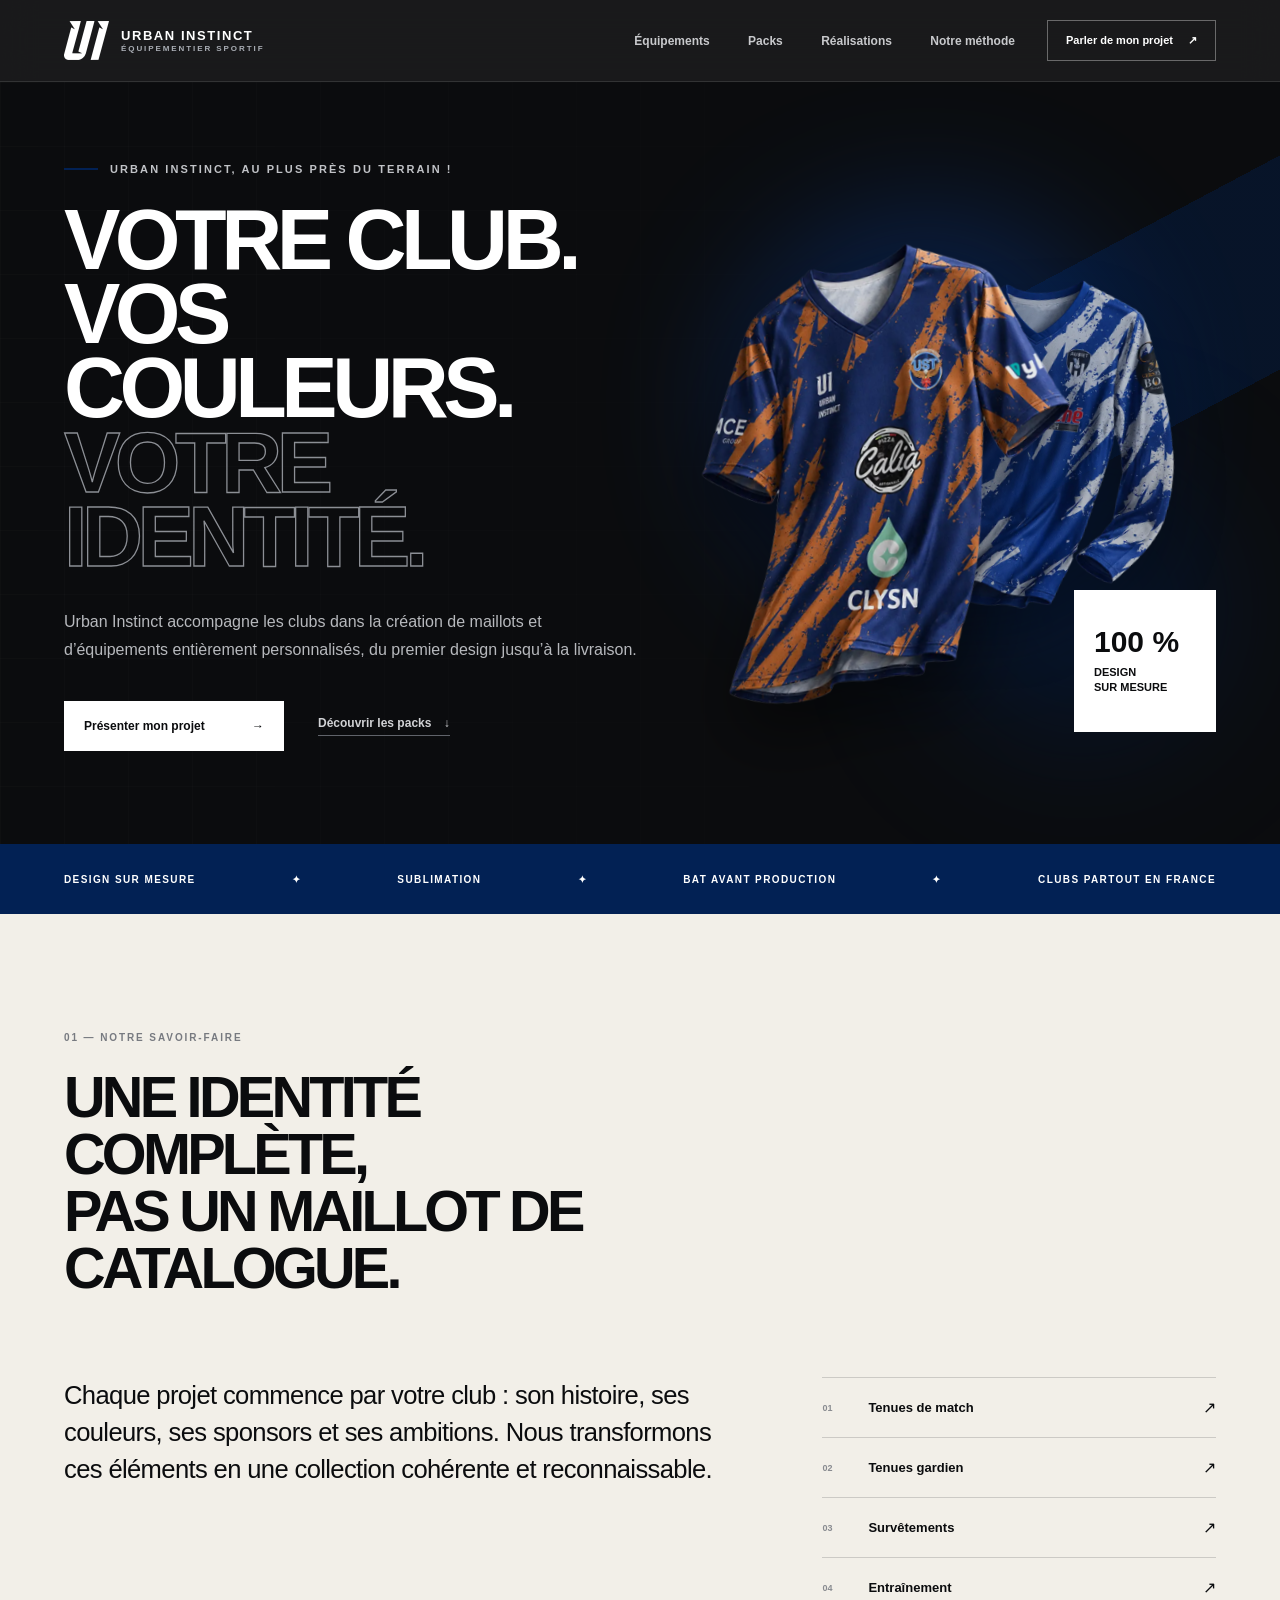
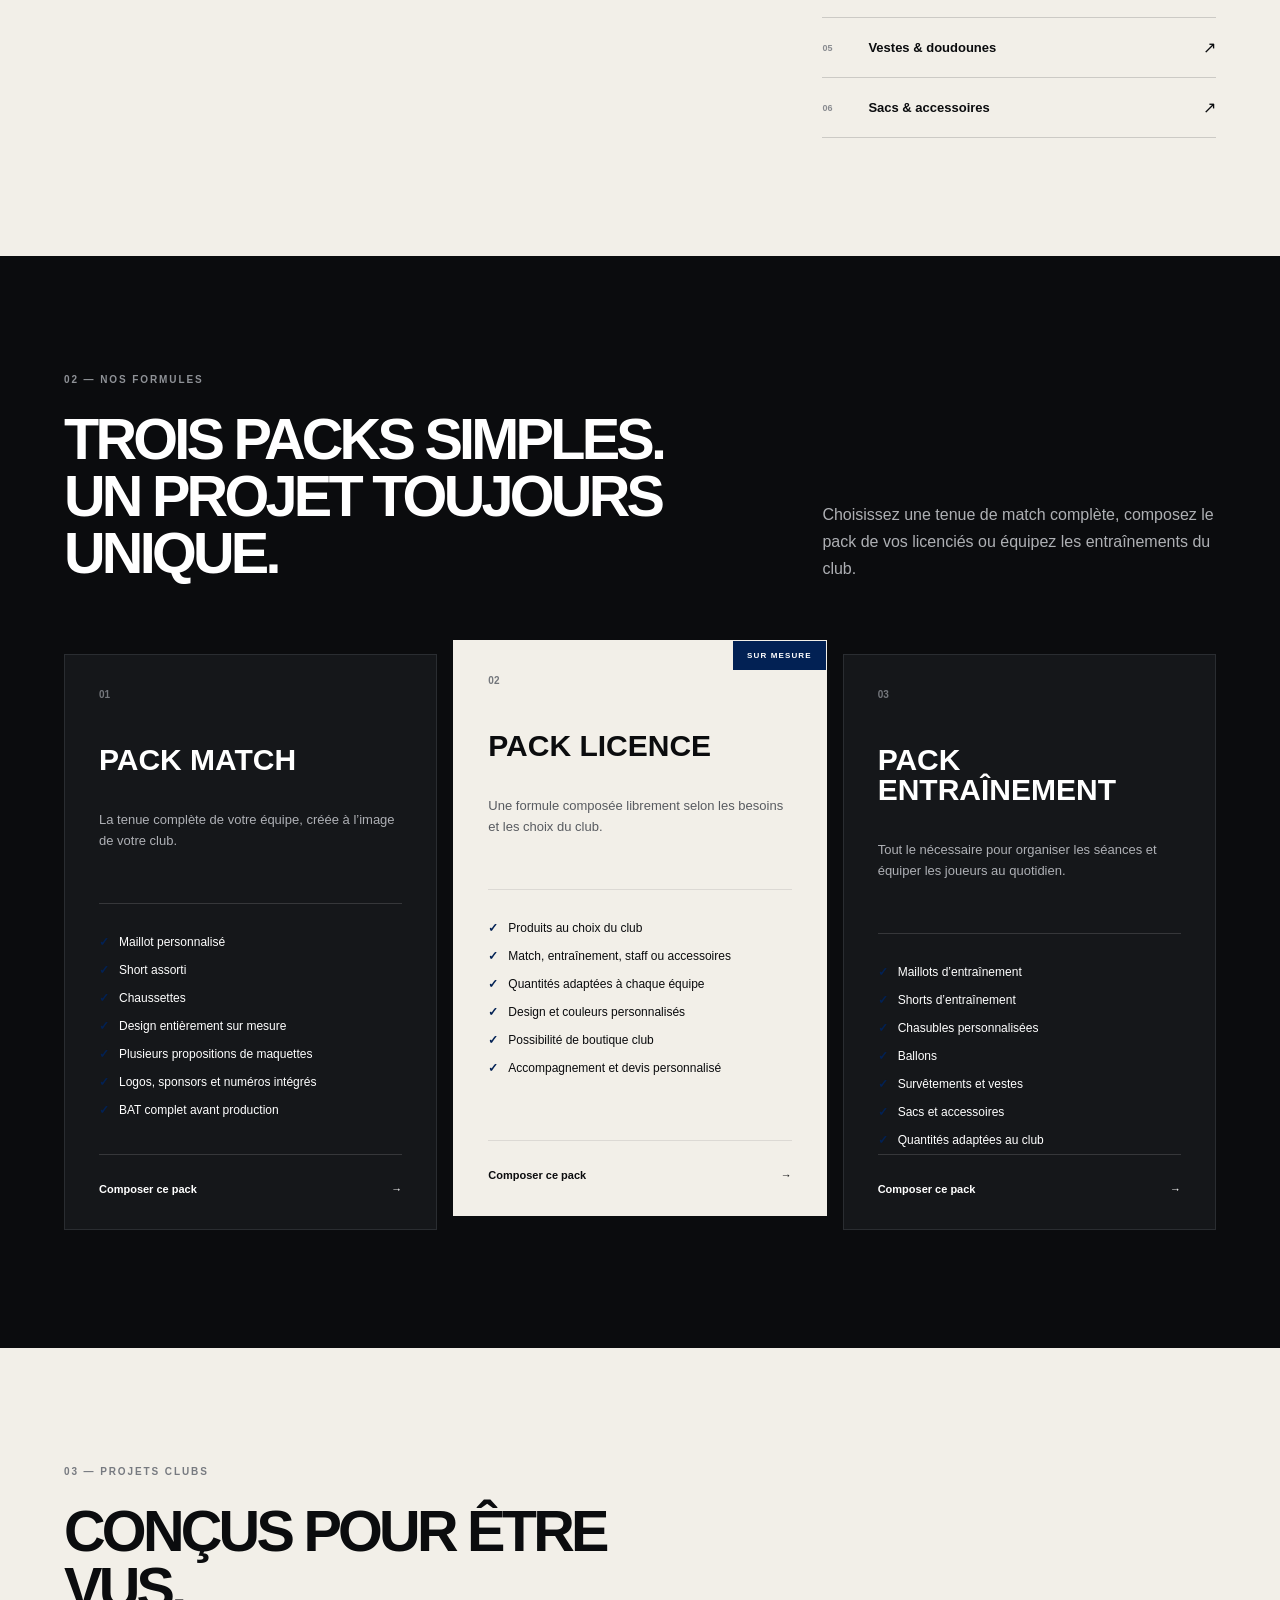
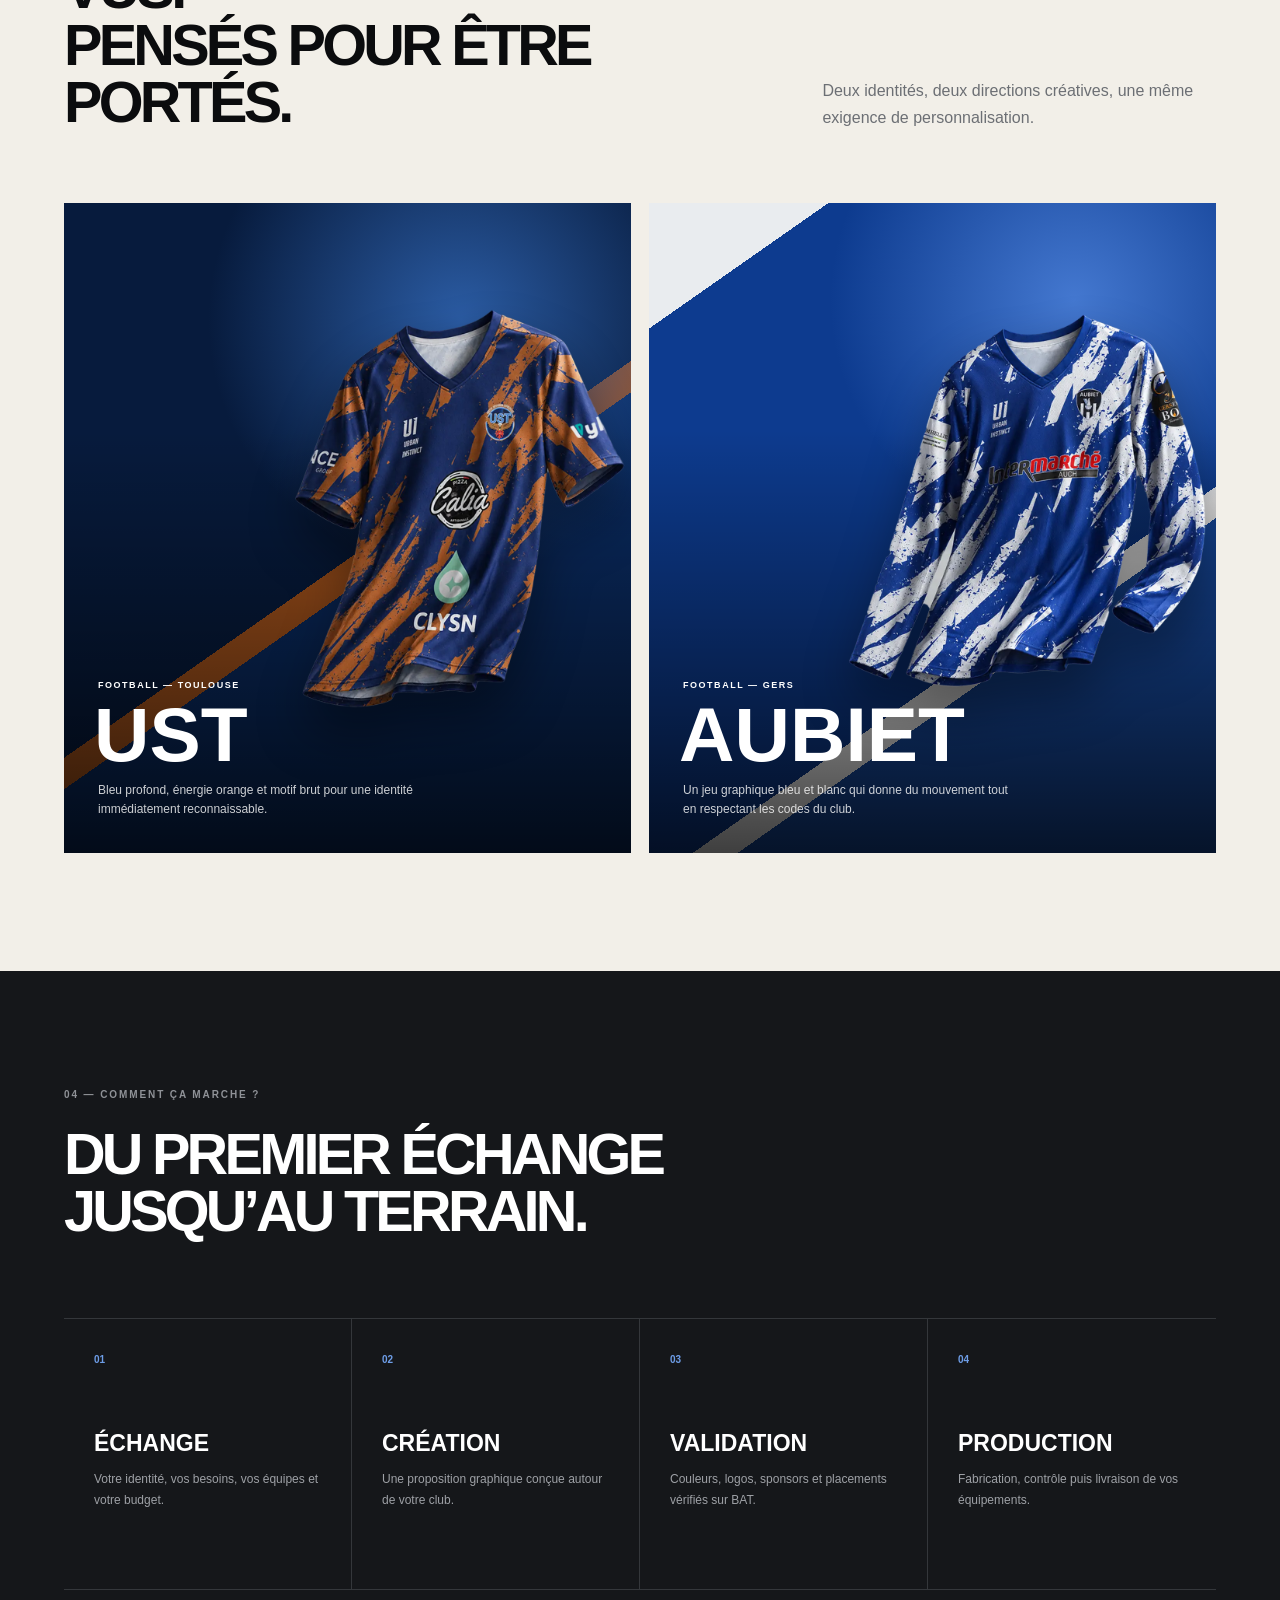
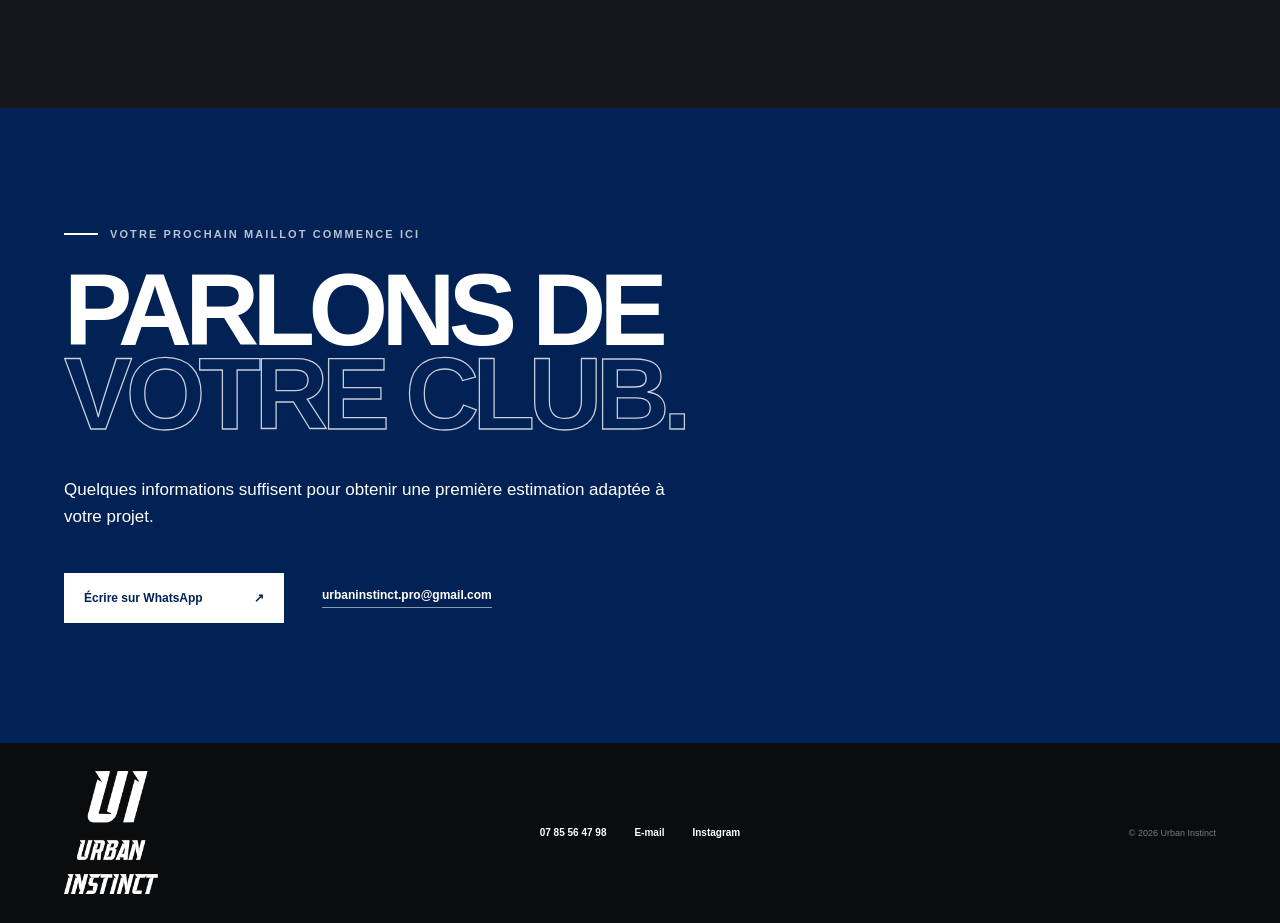
==== commit 708eae18: "Add files via upload" ====
--- a/index.html
+++ b/index.html
@@ -38,7 +38,7 @@
         </div>
       </div>
       <div class="hero-visual">
-        <div class="glow glow-blue"></div><div class="glow glow-orange"></div>
+        <div class="glow glow-blue"></div><div class="glow glow-accent"></div>
         <div class="shirt shirt-back"><img src="aubiet-maillot.webp" alt="Maillot personnalisé du club d’Aubiet"></div>
         <div class="shirt shirt-front"><img src="ust-maillot.webp" alt="Maillot personnalisé de l’UST"></div>
         <div class="visual-note"><span>100 %</span><p>Design<br>sur mesure</p></div>
@@ -66,8 +66,8 @@
 
     <section class="section packs-section" id="packs">
       <div class="section-heading packs-heading">
-        <div><p class="section-index light">02 — NOS FORMULES</p><h2>Deux packs simples.<br>Un projet toujours unique.</h2></div>
-        <p class="packs-lead">Choisissez une tenue de match complète ou composez librement le pack de vos licenciés selon les besoins du club.</p>
+        <div><p class="section-index light">02 — NOS FORMULES</p><h2>Trois packs simples.<br>Un projet toujours unique.</h2></div>
+        <p class="packs-lead">Choisissez une tenue de match complète, composez le pack de vos licenciés ou équipez les entraînements du club.</p>
       </div>
       <div class="packs-grid">
         <article class="pack-card">
@@ -79,6 +79,11 @@
           <span class="popular">SUR MESURE</span><span class="pack-number">02</span><h3>Pack Licence</h3><p class="pack-description">Une formule composée librement selon les besoins et les choix du club.</p>
           <ul><li>Produits au choix du club</li><li>Match, entraînement, staff ou accessoires</li><li>Quantités adaptées à chaque équipe</li><li>Design et couleurs personnalisés</li><li>Possibilité de boutique club</li><li>Accompagnement et devis personnalisé</li></ul>
           <a href="https://wa.me/33785564798?text=Bonjour%2C%20je%20souhaite%20composer%20un%20Pack%20Licence." target="_blank" rel="noreferrer">Composer ce pack <span>→</span></a>
+        </article>
+        <article class="pack-card">
+          <span class="pack-number">03</span><h3>Pack Entraînement</h3><p class="pack-description">Tout le nécessaire pour organiser les séances et équiper les joueurs au quotidien.</p>
+          <ul><li>Maillots d’entraînement</li><li>Shorts d’entraînement</li><li>Chasubles personnalisées</li><li>Ballons</li><li>Survêtements et vestes</li><li>Sacs et accessoires</li><li>Quantités adaptées au club</li></ul>
+          <a href="https://wa.me/33785564798?text=Bonjour%2C%20je%20souhaite%20composer%20un%20Pack%20Entra%C3%AEnement." target="_blank" rel="noreferrer">Composer ce pack <span>→</span></a>
         </article>
       </div>
     </section>
--- a/styles.css
+++ b/styles.css
@@ -1,4 +1,4 @@
-:root { --ink:#0b0c0e; --paper:#f2efe8; --white:#fff; --orange:#de762d; --line:rgba(11,12,14,.16); }
+:root { --ink:#0b0c0e; --paper:#f2efe8; --white:#fff; --accent:#022154; --line:rgba(11,12,14,.16); }
 * { box-sizing:border-box; }
 html { scroll-behavior:smooth; }
 body { margin:0; background:var(--paper); color:var(--ink); font-family:Arial,Helvetica,sans-serif; }
@@ -19,10 +19,10 @@
 
 .hero { position:relative; min-height:760px; overflow:hidden; color:#fff; background:var(--ink); display:grid; grid-template-columns:minmax(0,1fr) minmax(460px,1fr); align-items:center; padding:70px 5vw 82px; }
 .hero-grid { position:absolute; inset:0; opacity:.32; background-image:linear-gradient(rgba(255,255,255,.05) 1px,transparent 1px),linear-gradient(90deg,rgba(255,255,255,.05) 1px,transparent 1px); background-size:64px 64px; mask-image:linear-gradient(to right,#000,transparent 80%); }
-.hero::after { content:""; position:absolute; width:45vw; height:180%; right:-16vw; top:-40%; background:linear-gradient(145deg,transparent 0 34%,rgba(222,118,45,.12) 34% 47%,transparent 47%); transform:rotate(7deg); }
+.hero::after { content:""; position:absolute; width:45vw; height:180%; right:-16vw; top:-40%; background:linear-gradient(145deg,transparent 0 34%,rgba(2,33,84,.38) 34% 47%,transparent 47%); transform:rotate(7deg); }
 .hero-copy { position:relative; z-index:4; max-width:720px; }
 .eyebrow { display:flex; align-items:center; gap:12px; margin:0 0 28px; color:#c1c3c7; font-size:11px; font-weight:800; letter-spacing:.19em; text-transform:uppercase; }
-.eyebrow span { width:34px; height:2px; background:var(--orange); }
+.eyebrow span { width:34px; height:2px; background:var(--accent); }
 .hero h1,.section-heading h2,.contact-section h2 { margin:0; font-family:"Arial Black",Arial,sans-serif; font-weight:900; letter-spacing:-.065em; text-transform:uppercase; }
 .hero h1 { font-size:clamp(58px,6.6vw,108px); line-height:.88; }
 .hero h1 em,.contact-section h2 em { color:transparent; font-style:normal; -webkit-text-stroke:1.3px #8c8f95; }
@@ -37,7 +37,7 @@
 .hero-visual { position:relative; z-index:3; min-height:610px; }
 .glow { position:absolute; border-radius:50%; filter:blur(75px); opacity:.42; }
 .glow-blue { width:360px; height:360px; background:#0649bd; right:19%; top:12%; }
-.glow-orange { width:270px; height:270px; background:#e26b16; right:0; bottom:3%; }
+.glow-accent { width:270px; height:270px; background:var(--accent); right:0; bottom:3%; }
 .shirt { position:absolute; filter:drop-shadow(0 30px 32px rgba(0,0,0,.48)); }
 .shirt img { width:100%; height:100%; object-fit:contain; }
 .shirt-back { width:min(34vw,470px); height:580px; right:-3%; top:2%; opacity:.72; transform:rotate(7deg) scale(.9); }
@@ -46,7 +46,7 @@
 .visual-note span { font:900 30px/1 "Arial Black",Arial; }
 .visual-note p { margin:8px 0 0; font-size:11px; font-weight:800; line-height:1.35; text-transform:uppercase; }
 
-.trust-strip { min-height:70px; padding:0 5vw; display:flex; align-items:center; justify-content:space-between; gap:24px; background:var(--orange); color:#130c07; font-size:10px; font-weight:900; letter-spacing:.14em; }
+.trust-strip { min-height:70px; padding:0 5vw; display:flex; align-items:center; justify-content:space-between; gap:24px; background:var(--accent); color:#fff; font-size:10px; font-weight:900; letter-spacing:.14em; }
 .trust-strip i { font-style:normal; }
 .section { padding:118px 5vw; }
 .section-heading { display:grid; grid-template-columns:minmax(0,1.25fr) minmax(320px,.75fr); gap:8vw; }
@@ -64,17 +64,17 @@
 .packs-section { background:var(--ink); color:#fff; }
 .packs-heading,.projects-heading { align-items:end; }
 .packs-lead,.projects-heading>p { max-width:480px; margin:0; color:#aeb0b4; line-height:1.7; }
-.packs-grid { display:grid; grid-template-columns:repeat(2,minmax(0,1fr)); gap:16px; max-width:1050px; margin:72px auto 0; }
+.packs-grid { display:grid; grid-template-columns:repeat(3,minmax(0,1fr)); gap:16px; max-width:1180px; margin:72px auto 0; }
 .pack-card { position:relative; min-height:520px; padding:34px; display:flex; flex-direction:column; background:#15171a; border:1px solid #2a2d31; }
 .pack-card.featured { background:var(--paper); color:var(--ink); border-color:var(--paper); transform:translateY(-14px); }
-.popular { position:absolute; top:0; right:0; padding:10px 14px; background:var(--orange); color:var(--ink); font-size:8px; font-weight:900; letter-spacing:.14em; }
+.popular { position:absolute; top:0; right:0; padding:10px 14px; background:var(--accent); color:#fff; font-size:8px; font-weight:900; letter-spacing:.14em; }
 .pack-number { color:#74777c; font-size:10px; font-weight:900; }
 .pack-card h3 { margin:45px 0 10px; font:900 30px/1 "Arial Black",Arial; text-transform:uppercase; }
 .pack-description { min-height:68px; margin:25px 0; color:#aeb0b5; font-size:13px; line-height:1.6; }
 .featured .pack-description { color:#585b60; }
 .pack-card ul { padding:24px 0 0; margin:0; list-style:none; border-top:1px solid rgba(150,150,150,.25); }
 .pack-card li { position:relative; padding:7px 0 7px 20px; font-size:12px; }
-.pack-card li::before { content:"✓"; position:absolute; left:0; color:var(--orange); font-weight:900; }
+.pack-card li::before { content:"✓"; position:absolute; left:0; color:var(--accent); font-weight:900; }
 .pack-card>a { display:flex; justify-content:space-between; margin-top:auto; padding-top:28px; border-top:1px solid rgba(150,150,150,.25); font-size:11px; font-weight:900; }
 
 .projects-heading>p { color:#6c6f74; }
@@ -97,19 +97,19 @@
 .steps-grid { display:grid; grid-template-columns:repeat(4,1fr); margin-top:78px; border-block:1px solid #34373b; }
 .steps-grid article { min-height:270px; padding:30px; border-right:1px solid #34373b; }
 .steps-grid article:last-child { border-right:0; }
-.steps-grid span { color:var(--orange); font-size:10px; font-weight:900; }
+.steps-grid span { color:#6e9ee8; font-size:10px; font-weight:900; }
 .steps-grid h3 { margin:65px 0 14px; font:900 23px/1 "Arial Black",Arial; text-transform:uppercase; }
 .steps-grid p { margin:0; color:#9ea1a6; font-size:12px; line-height:1.7; }
 
-.contact-section { padding:120px 5vw; background:var(--orange); color:var(--ink); }
-.eyebrow.dark { color:rgba(11,12,14,.65); }
-.eyebrow.dark span { background:var(--ink); }
+.contact-section { padding:120px 5vw; background:var(--accent); color:#fff; }
+.eyebrow.dark { color:rgba(255,255,255,.72); }
+.eyebrow.dark span { background:#fff; }
 .contact-section h2 { font-size:clamp(58px,8vw,120px); line-height:.82; }
-.contact-section h2 em { -webkit-text-stroke-color:rgba(11,12,14,.7); }
+.contact-section h2 em { -webkit-text-stroke-color:rgba(255,255,255,.78); }
 .contact-section>p:not(.eyebrow) { max-width:620px; margin:40px 0 0; font-size:17px; line-height:1.6; }
 .contact-actions { display:flex; align-items:center; gap:38px; margin-top:42px; }
-.button-dark { color:#fff; background:var(--ink); }
-.contact-mail { font-size:12px; font-weight:900; border-bottom:1px solid rgba(11,12,14,.5); padding-bottom:5px; }
+.button-dark { color:var(--accent); background:#fff; }
+.contact-mail { font-size:12px; font-weight:900; border-bottom:1px solid rgba(255,255,255,.55); padding-bottom:5px; }
 .footer-brand { display:inline-flex; width:max-content; }
 .footer-logo { width:94px; height:auto; }
 footer { min-height:180px; padding:28px 5vw; display:grid; grid-template-columns:1fr auto 1fr; align-items:center; gap:30px; color:#fff; background:var(--ink); }
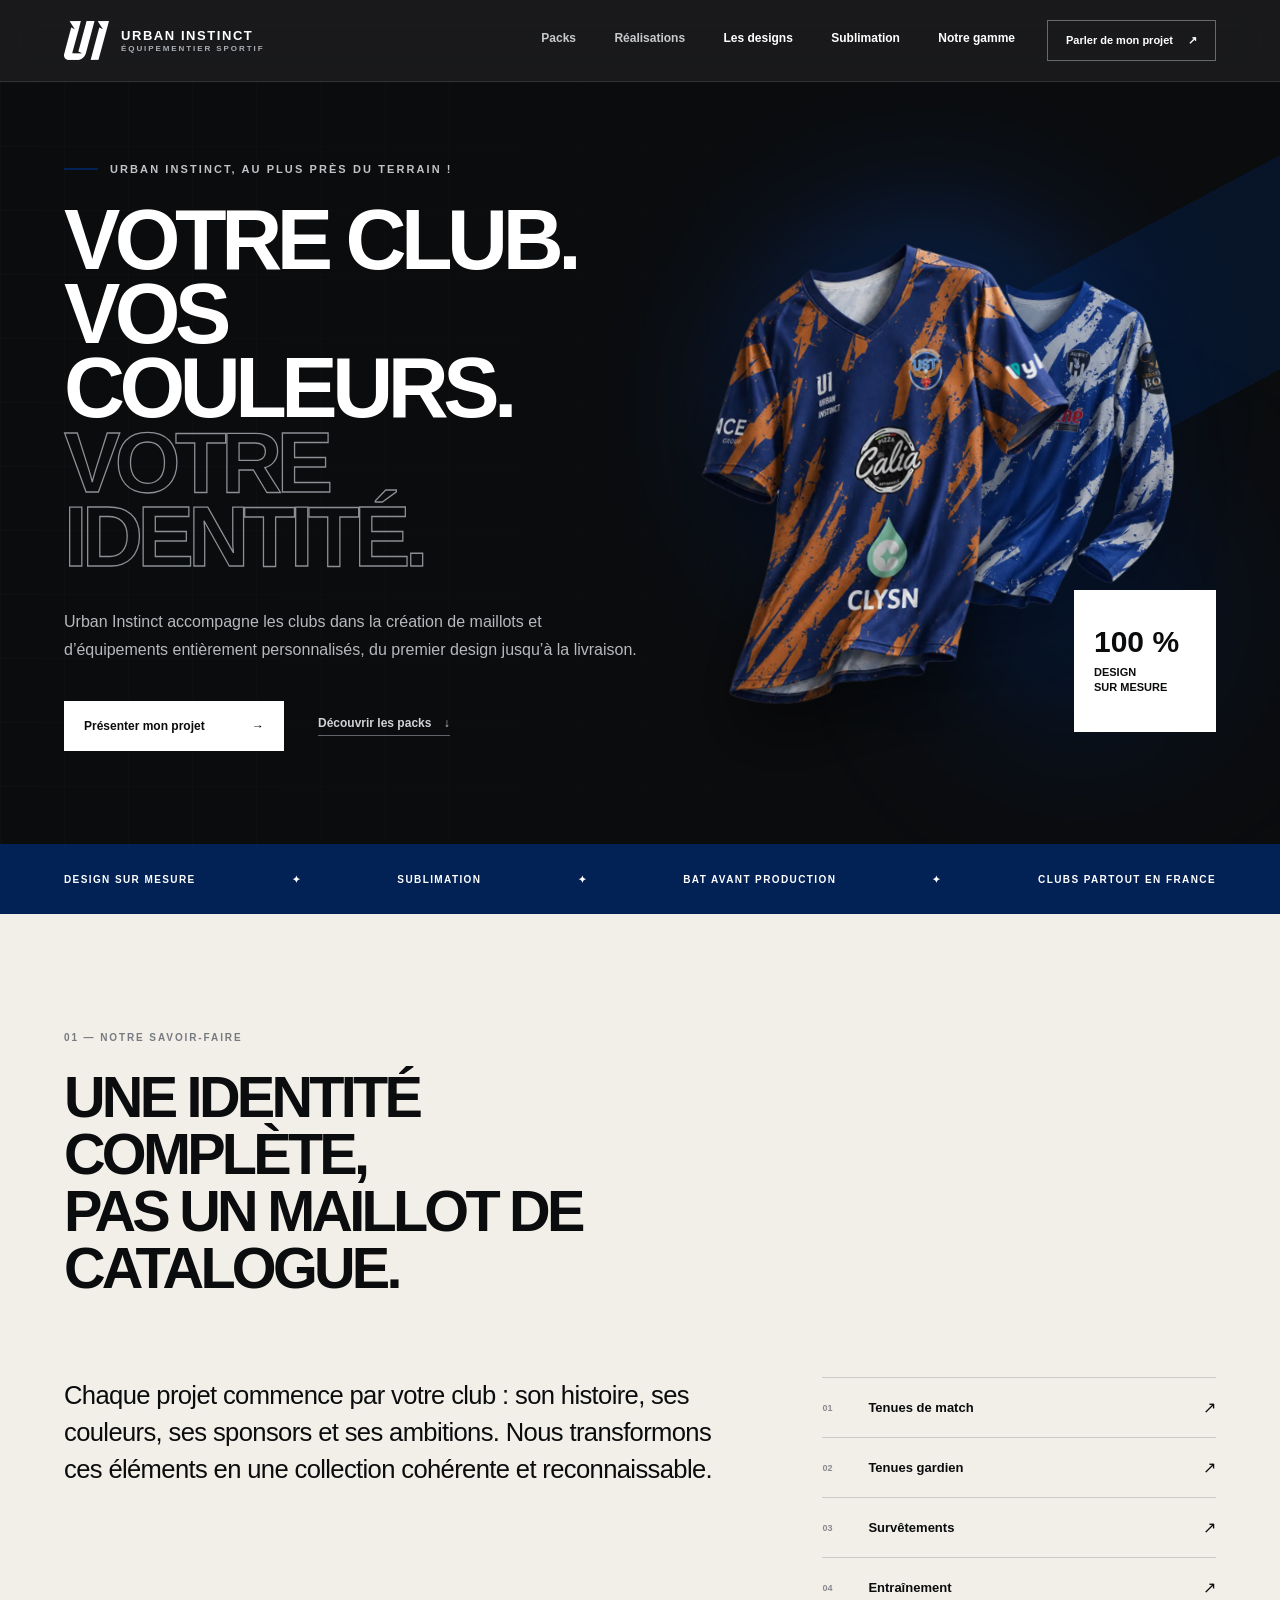
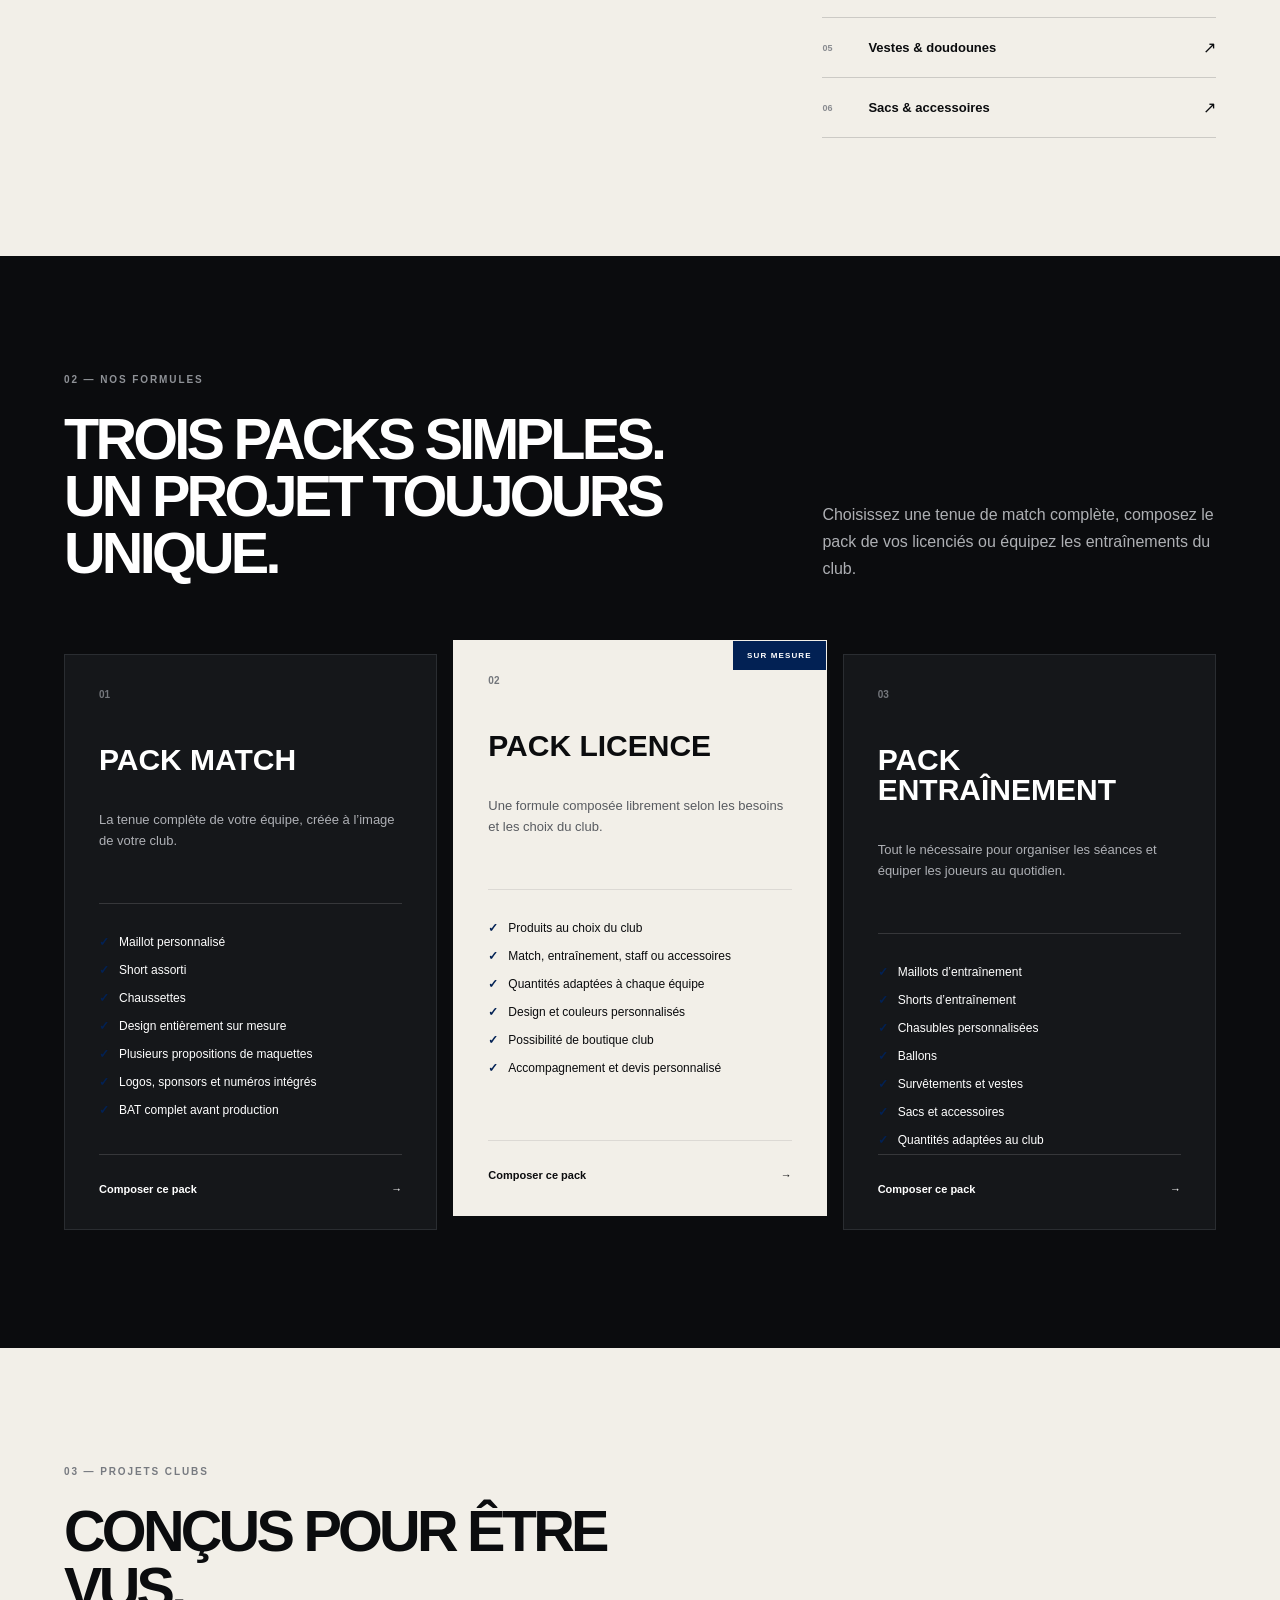
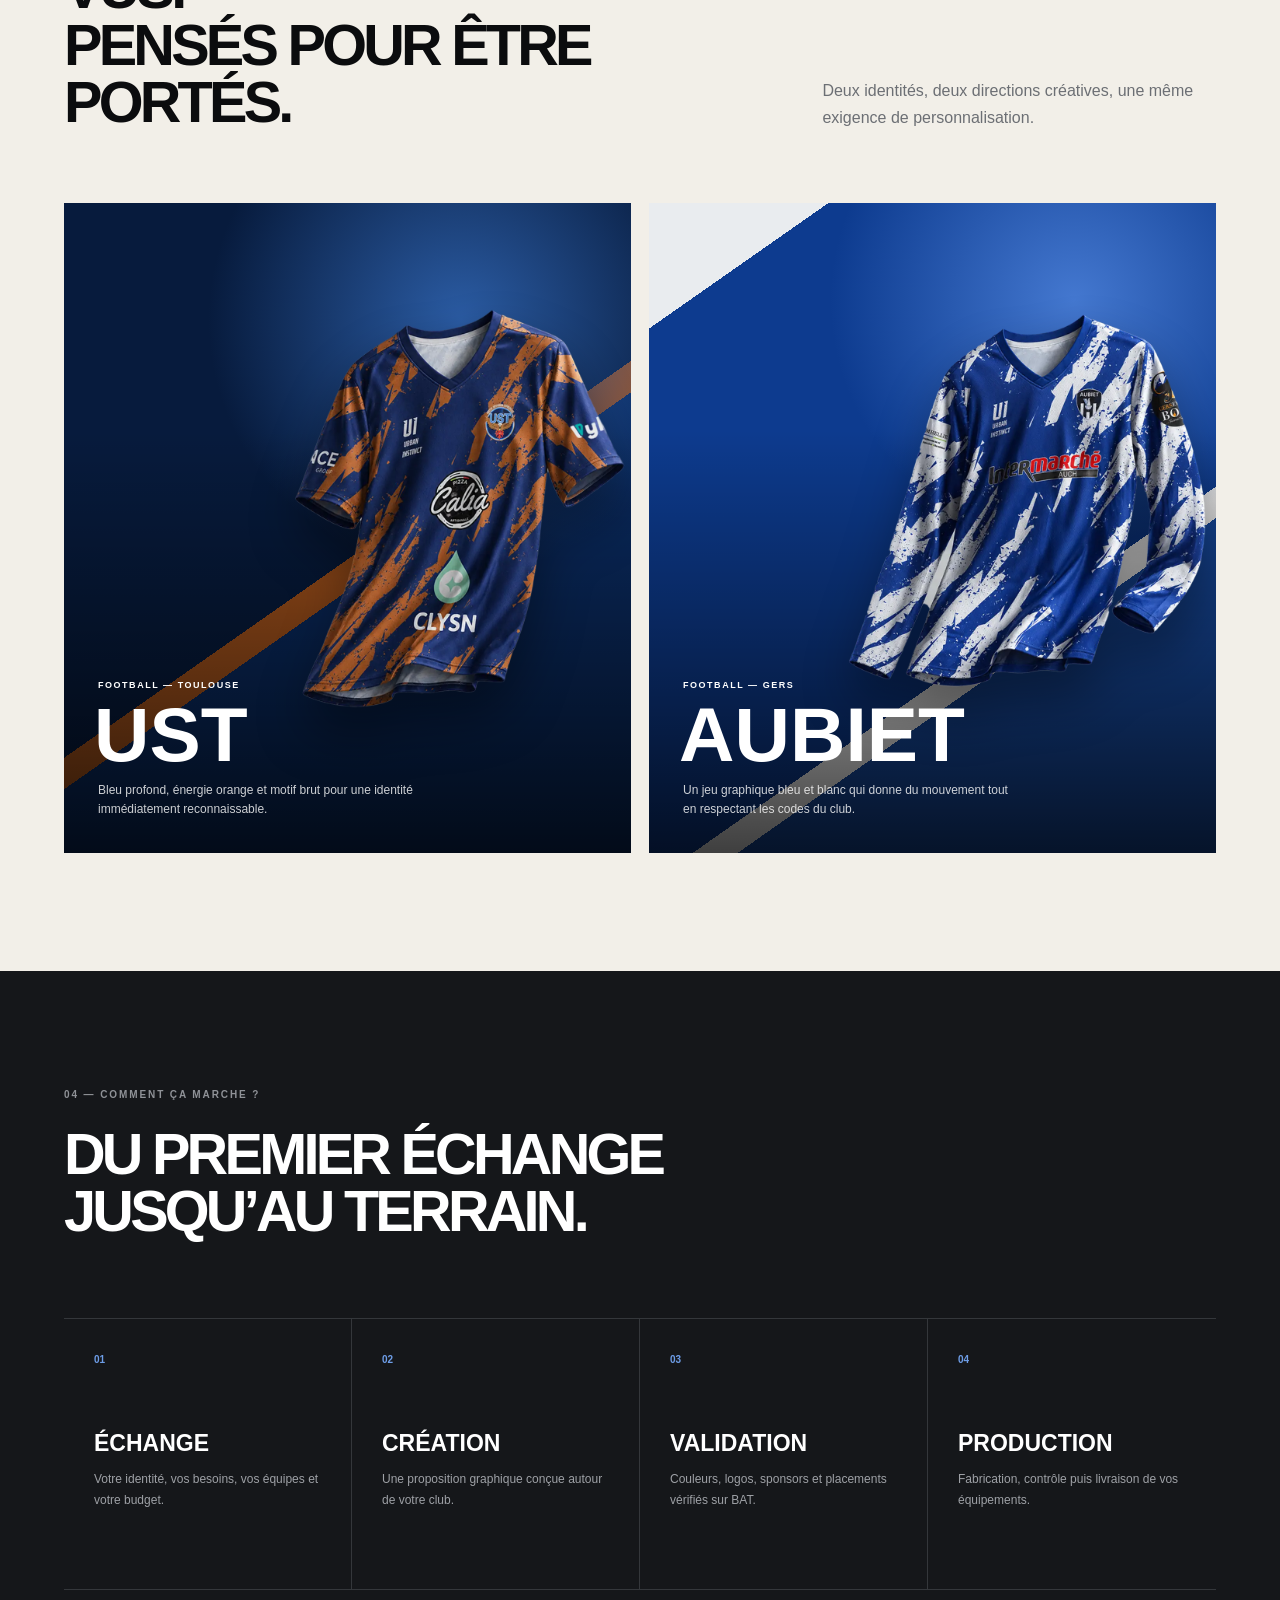
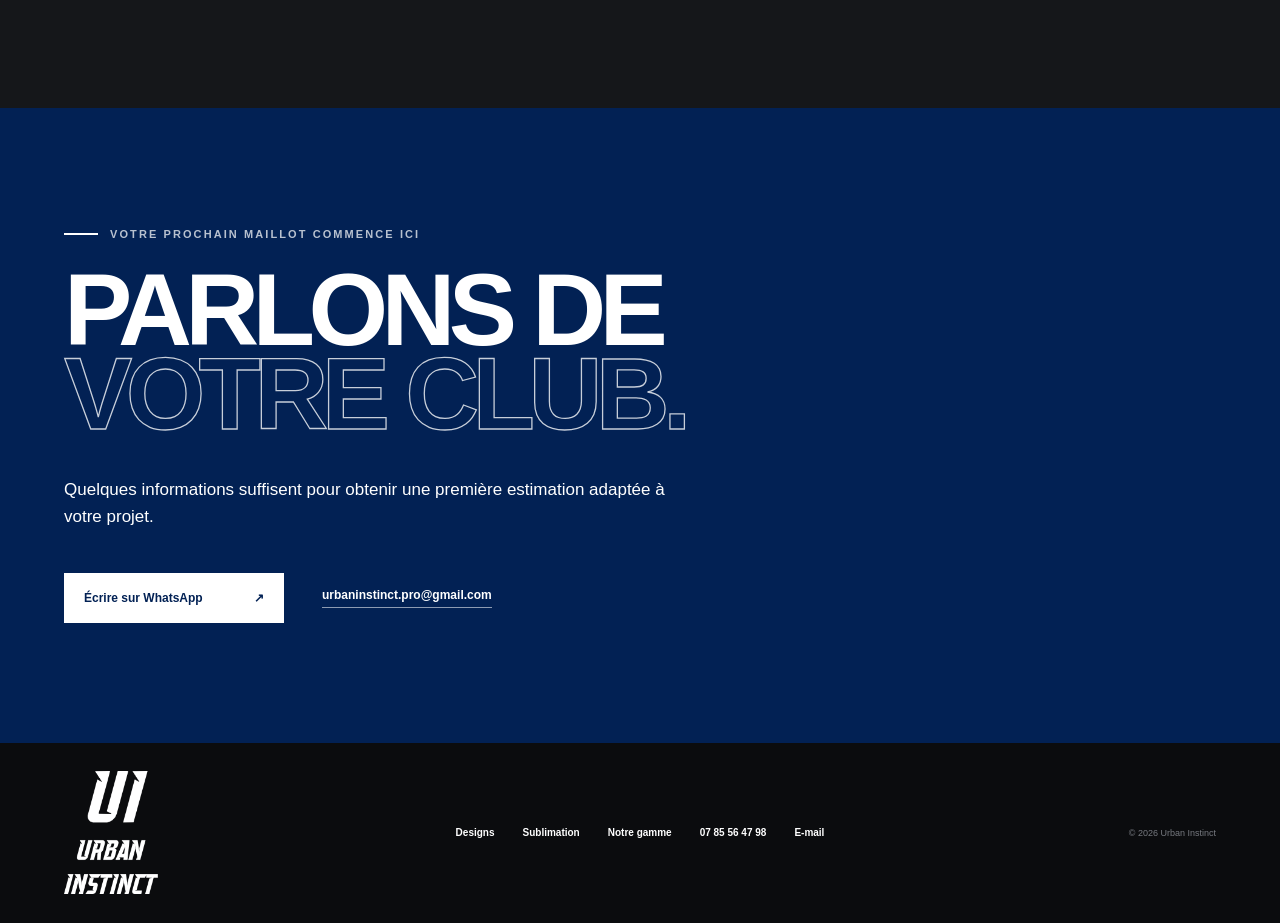
==== commit c8fc2131: "Add files via upload" ====
--- a/index.html
+++ b/index.html
@@ -16,13 +16,23 @@
 <body>
   <main>
     <header class="site-header">
-      <a class="brand" href="#accueil" aria-label="Urban Instinct, accueil">
+      <a class="brand" href="index.html#accueil" aria-label="Urban Instinct, accueil">
         <img class="brand-symbol" src="ui-symbol.webp" alt="" aria-hidden="true">
         <span class="brand-copy"><strong>URBAN INSTINCT</strong><small>ÉQUIPEMENTIER SPORTIF</small></span>
       </a>
       <nav class="desktop-nav" aria-label="Navigation principale">
-        <a href="#equipements">Équipements</a><a href="#packs">Packs</a><a href="#realisations">Réalisations</a><a href="#methode">Notre méthode</a>
+        <a href="index.html#packs">Packs</a>
+        <a href="index.html#realisations">Réalisations</a>
+        <a class="nav-feature" href="designs.html">Les designs</a>
+        <a class="nav-feature" href="sublimation.html">Sublimation</a>
+        <a class="nav-feature" href="gamme.html">Notre gamme</a>
       </nav>
+      <details class="mobile-menu">
+        <summary aria-label="Ouvrir le menu">Menu</summary>
+        <nav aria-label="Navigation mobile">
+          <a href="index.html#packs">Packs</a><a href="index.html#realisations">Réalisations</a><a href="designs.html">Les designs</a><a href="sublimation.html">Sublimation</a><a href="gamme.html">Notre gamme</a>
+        </nav>
+      </details>
       <a class="header-cta" href="https://wa.me/33785564798?text=Bonjour%20Urban%20Instinct%2C%20je%20souhaite%20%C3%A9quiper%20mon%20club." target="_blank" rel="noreferrer">Parler de mon projet <span aria-hidden="true">↗</span></a>
     </header>
 
@@ -117,8 +127,8 @@
     </section>
 
     <footer>
-      <a class="footer-brand" href="#accueil" aria-label="Urban Instinct, retour à l'accueil"><img class="footer-logo" src="ui-logo.webp" alt="Urban Instinct"></a>
-      <div class="footer-links"><a href="tel:+33785564798">07 85 56 47 98</a><a href="mailto:urbaninstinct.pro@gmail.com">E-mail</a><a href="https://www.instagram.com/urban.instinctsport_ui/" target="_blank" rel="noreferrer">Instagram</a></div>
+      <a class="footer-brand" href="index.html#accueil" aria-label="Urban Instinct, retour à l'accueil"><img class="footer-logo" src="ui-logo.webp" alt="Urban Instinct"></a>
+      <div class="footer-links"><a href="designs.html">Designs</a><a href="sublimation.html">Sublimation</a><a href="gamme.html">Notre gamme</a><a href="tel:+33785564798">07 85 56 47 98</a><a href="mailto:urbaninstinct.pro@gmail.com">E-mail</a></div>
       <p>© 2026 Urban Instinct</p>
     </footer>
   </main>
--- a/styles.css
+++ b/styles.css
@@ -14,8 +14,17 @@
 .desktop-nav { display:flex; gap:clamp(20px,3vw,46px); margin-left:auto; }
 .desktop-nav a { color:#c8c9cc; font-size:12px; font-weight:700; transition:color .2s; }
 .desktop-nav a:hover { color:#fff; }
+.desktop-nav .nav-feature { color:#fff; }
+.desktop-nav .nav-feature::after { content:""; display:block; width:100%; height:1px; margin-top:5px; background:var(--accent); transform:scaleX(0); transform-origin:left; transition:transform .2s; }
+.desktop-nav .nav-feature:hover::after,.desktop-nav .nav-feature.active::after { transform:scaleX(1); }
 .header-cta { padding:13px 18px; border:1px solid rgba(255,255,255,.35); font-size:11px; font-weight:800; }
 .header-cta span { margin-left:12px; }
+.mobile-menu { display:none; position:relative; margin-left:auto; }
+.mobile-menu summary { cursor:pointer; list-style:none; padding:11px 14px; border:1px solid rgba(255,255,255,.3); color:#fff; font-size:10px; font-weight:900; letter-spacing:.11em; text-transform:uppercase; }
+.mobile-menu summary::-webkit-details-marker { display:none; }
+.mobile-menu nav { position:absolute; right:0; top:calc(100% + 12px); width:min(280px,80vw); padding:10px; background:#111317; border:1px solid #32353a; box-shadow:0 18px 45px rgba(0,0,0,.4); }
+.mobile-menu nav a { display:block; padding:14px 12px; border-bottom:1px solid #2b2e32; color:#fff; font-size:12px; font-weight:800; }
+.mobile-menu nav a:last-child { border-bottom:0; }
 
 .hero { position:relative; min-height:760px; overflow:hidden; color:#fff; background:var(--ink); display:grid; grid-template-columns:minmax(0,1fr) minmax(460px,1fr); align-items:center; padding:70px 5vw 82px; }
 .hero-grid { position:absolute; inset:0; opacity:.32; background-image:linear-gradient(rgba(255,255,255,.05) 1px,transparent 1px),linear-gradient(90deg,rgba(255,255,255,.05) 1px,transparent 1px); background-size:64px 64px; mask-image:linear-gradient(to right,#000,transparent 80%); }
@@ -116,8 +125,92 @@
 .footer-links { display:flex; gap:28px; font-size:10px; font-weight:800; }
 footer>p { margin:0; justify-self:end; color:#777a80; font-size:9px; }
 
+/* Pages éditoriales */
+.page-shell { background:var(--paper); }
+.page-hero { position:relative; min-height:560px; overflow:hidden; display:grid; grid-template-columns:minmax(0,1.08fr) minmax(360px,.92fr); align-items:center; gap:7vw; padding:86px 5vw; color:#fff; background:var(--ink); }
+.page-hero::before { content:""; position:absolute; inset:0; opacity:.3; background-image:linear-gradient(rgba(255,255,255,.05) 1px,transparent 1px),linear-gradient(90deg,rgba(255,255,255,.05) 1px,transparent 1px); background-size:58px 58px; }
+.page-hero::after { content:""; position:absolute; width:42vw; height:130%; right:-14vw; top:-15%; background:linear-gradient(145deg,transparent 0 39%,rgba(2,33,84,.7) 39% 56%,transparent 56%); transform:rotate(8deg); }
+.page-hero-copy,.page-hero-media { position:relative; z-index:2; }
+.page-kicker { margin:0 0 24px; color:#aeb6c5; font-size:10px; font-weight:900; letter-spacing:.2em; text-transform:uppercase; }
+.page-hero h1 { margin:0; max-width:920px; font:900 clamp(54px,6.8vw,108px)/.88 "Arial Black",Arial,sans-serif; letter-spacing:-.065em; text-transform:uppercase; }
+.page-hero h1 em { color:transparent; font-style:normal; -webkit-text-stroke:1.2px #a1a6af; }
+.page-hero-text { max-width:650px; margin:32px 0 0; color:#b9bcc2; font-size:16px; line-height:1.75; }
+.page-hero-media { min-height:360px; }
+.page-hero-media img { width:100%; height:100%; min-height:360px; object-fit:cover; border:1px solid rgba(255,255,255,.16); box-shadow:0 30px 60px rgba(0,0,0,.4); transform:rotate(2deg); }
+.page-section { padding:110px 5vw; }
+.page-section.dark { background:#121417; color:#fff; }
+.editorial-heading { display:grid; grid-template-columns:minmax(0,1.1fr) minmax(320px,.9fr); align-items:end; gap:8vw; margin-bottom:68px; }
+.editorial-heading h2 { margin:0; font:900 clamp(38px,4.7vw,72px)/.98 "Arial Black",Arial,sans-serif; letter-spacing:-.055em; text-transform:uppercase; }
+.editorial-heading p { max-width:560px; margin:0; color:#686c72; font-size:15px; line-height:1.75; }
+.dark .editorial-heading p { color:#a8abb1; }
+.editorial-index { display:block; margin-bottom:23px; color:#767b83; font-size:10px; font-weight:900; letter-spacing:.18em; }
+.atelier-grid { display:grid; grid-template-columns:1.2fr .8fr; gap:18px; }
+.atelier-card { position:relative; min-height:420px; overflow:hidden; background:#16191e; }
+.atelier-card:first-child { min-height:610px; }
+.atelier-card img { width:100%; height:100%; object-fit:cover; transition:transform .45s; }
+.atelier-card:hover img { transform:scale(1.02); }
+.atelier-card figcaption { position:absolute; left:20px; bottom:20px; padding:11px 14px; color:#fff; background:rgba(11,12,14,.84); font-size:9px; font-weight:900; letter-spacing:.12em; text-transform:uppercase; }
+.atelier-side { display:grid; grid-template-rows:1fr auto; gap:18px; }
+.atelier-note { padding:34px; color:#fff; background:var(--accent); }
+.atelier-note strong { display:block; margin-bottom:12px; font:900 24px/1 "Arial Black",Arial; text-transform:uppercase; }
+.atelier-note p { margin:0; color:rgba(255,255,255,.78); font-size:13px; line-height:1.7; }
+.pillars-grid { display:grid; grid-template-columns:repeat(4,1fr); border-block:1px solid var(--line); }
+.pillar { min-height:270px; padding:30px; border-right:1px solid var(--line); }
+.pillar:last-child { border-right:0; }
+.pillar span { color:var(--accent); font-size:10px; font-weight:900; }
+.pillar h3 { margin:54px 0 14px; font:900 20px/1.05 "Arial Black",Arial; text-transform:uppercase; }
+.pillar p { margin:0; color:#666a70; font-size:12px; line-height:1.7; }
+.page-cta { padding:95px 5vw; display:flex; align-items:center; justify-content:space-between; gap:50px; color:#fff; background:var(--accent); }
+.page-cta h2 { max-width:850px; margin:0; font:900 clamp(38px,5vw,76px)/.95 "Arial Black",Arial; letter-spacing:-.055em; text-transform:uppercase; }
+.page-cta .button { flex-shrink:0; background:#fff; color:var(--accent); }
+
+.compare-grid { display:grid; grid-template-columns:1fr 1fr; gap:18px; }
+.compare-card { overflow:hidden; background:#fff; border:1px solid var(--line); }
+.compare-card .compare-image { position:relative; height:430px; overflow:hidden; background:#fff; }
+.compare-card img { width:100%; height:100%; object-fit:contain; }
+.compare-status { position:absolute; left:18px; top:18px; padding:10px 13px; color:#fff; background:#c42626; font-size:9px; font-weight:900; letter-spacing:.14em; }
+.compare-card.good .compare-status { background:#238b35; }
+.compare-copy { padding:32px; }
+.compare-copy h3 { margin:0 0 13px; font:900 25px/1 "Arial Black",Arial; text-transform:uppercase; }
+.compare-copy p { margin:0; color:#64686e; font-size:13px; line-height:1.75; }
+.technique-grid { display:grid; grid-template-columns:.86fr 1.14fr; align-items:center; gap:7vw; }
+.technique-image { position:relative; min-height:620px; overflow:hidden; background:#e8eaed; }
+.technique-image img { width:100%; height:100%; min-height:620px; object-fit:cover; }
+.technique-copy h2 { margin:0 0 26px; font:900 clamp(38px,4.8vw,72px)/.98 "Arial Black",Arial; letter-spacing:-.055em; text-transform:uppercase; }
+.technique-copy>p { color:#686c72; font-size:15px; line-height:1.8; }
+.benefit-list { margin-top:36px; border-top:1px solid var(--line); }
+.benefit-list div { display:grid; grid-template-columns:38px 1fr; gap:16px; padding:22px 0; border-bottom:1px solid var(--line); }
+.benefit-list span { color:var(--accent); font-size:10px; font-weight:900; }
+.benefit-list strong { display:block; margin-bottom:7px; font-size:13px; }
+.benefit-list p { margin:0; color:#73777d; font-size:12px; line-height:1.6; }
+
+.range-intro { max-width:900px; margin:0 auto; text-align:center; }
+.range-intro h2 { margin:0; font:900 clamp(42px,5.8vw,82px)/.94 "Arial Black",Arial; letter-spacing:-.06em; text-transform:uppercase; }
+.range-intro p { max-width:660px; margin:28px auto 0; color:#666a70; font-size:15px; line-height:1.75; }
+.products-grid { display:grid; grid-template-columns:repeat(3,minmax(0,1fr)); gap:18px; margin-top:72px; }
+.product-card { overflow:hidden; background:#fff; border:1px solid var(--line); }
+.product-visual { height:340px; padding:22px; overflow:hidden; display:flex; align-items:center; justify-content:center; background:#f8f8f7; }
+.product-visual img { width:100%; height:100%; object-fit:contain; transition:transform .35s; }
+.product-card:hover .product-visual img { transform:scale(1.035); }
+.product-meta { min-height:126px; padding:24px; border-top:1px solid var(--line); }
+.product-category { display:block; margin-bottom:11px; color:#7c8086; font-size:8px; font-weight:900; letter-spacing:.18em; text-transform:uppercase; }
+.product-meta h3 { margin:0 0 9px; font:900 19px/1 "Arial Black",Arial; text-transform:uppercase; }
+.product-meta p { margin:0; color:#74787e; font-size:11px; line-height:1.6; }
+.product-card.feature-product { grid-column:span 2; display:grid; grid-template-columns:1.18fr .82fr; }
+.product-card.feature-product .product-visual { height:100%; min-height:420px; }
+.product-card.feature-product .product-meta { display:flex; flex-direction:column; justify-content:flex-end; padding:36px; }
+.product-card.feature-product h3 { font-size:30px; }
+.product-card.ball .product-visual { background:#07152e; }
+.product-card.dark-product .product-visual { background:#e9edf3; }
+.range-note { margin-top:28px; padding:26px 30px; display:flex; align-items:center; justify-content:space-between; gap:30px; color:#fff; background:var(--ink); }
+.range-note strong { font:900 17px/1 "Arial Black",Arial; text-transform:uppercase; }
+.range-note p { max-width:690px; margin:0; color:#acafb5; font-size:12px; line-height:1.6; }
+
+@media (max-width:1250px) {
+  .desktop-nav { display:none; }
+  .mobile-menu { display:block; }
+}
 @media (max-width:1050px) {
-  .desktop-nav { display:none; }
   .hero { grid-template-columns:1fr; padding-top:80px; }
   .hero-visual { min-height:620px; margin-top:30px; }
   .shirt-front { width:min(64vw,520px); left:10%; }
@@ -128,11 +221,22 @@
   .steps-grid { grid-template-columns:1fr 1fr; }
   .steps-grid article:nth-child(2) { border-right:0; }
   .steps-grid article:nth-child(-n+2) { border-bottom:1px solid #34373b; }
+  .page-hero { grid-template-columns:1fr; }
+  .page-hero-media { max-width:720px; }
+  .editorial-heading { grid-template-columns:1fr; align-items:start; gap:30px; }
+  .pillars-grid { grid-template-columns:1fr 1fr; }
+  .pillar:nth-child(2) { border-right:0; }
+  .pillar:nth-child(-n+2) { border-bottom:1px solid var(--line); }
+  .technique-grid { grid-template-columns:1fr; }
+  .technique-image,.technique-image img { min-height:520px; }
+  .products-grid { grid-template-columns:1fr 1fr; }
+  .product-card.feature-product { grid-column:span 2; }
 }
 @media (max-width:760px) {
   .site-header { min-height:72px; padding:0 20px; }
   .brand-copy small { display:none; }
-  .header-cta { padding:12px; font-size:0; }
+  .header-cta { display:none; }
+  .mobile-menu { margin-left:auto; }
   .header-cta span { margin:0; font-size:16px; }
   .hero { min-height:auto; padding:65px 20px 50px; }
   .hero h1 { font-size:clamp(49px,14vw,72px); }
@@ -165,5 +269,27 @@
   footer { padding:40px 20px; grid-template-columns:1fr; }
   .footer-links { flex-wrap:wrap; }
   footer>p { justify-self:start; }
+  .page-hero { min-height:auto; padding:72px 20px 62px; gap:45px; }
+  .page-hero h1 { font-size:clamp(48px,15vw,72px); }
+  .page-hero-text { font-size:14px; }
+  .page-hero-media,.page-hero-media img { min-height:280px; }
+  .page-section { padding:82px 20px; }
+  .editorial-heading { margin-bottom:46px; }
+  .editorial-heading h2 { font-size:38px; }
+  .atelier-grid { grid-template-columns:1fr; }
+  .atelier-card:first-child,.atelier-card { min-height:340px; }
+  .pillars-grid { grid-template-columns:1fr; }
+  .pillar { min-height:220px; border-right:0; border-bottom:1px solid var(--line); }
+  .pillar:last-child { border-bottom:0; }
+  .pillar h3 { margin-top:38px; }
+  .page-cta { padding:72px 20px; align-items:flex-start; flex-direction:column; }
+  .compare-grid { grid-template-columns:1fr; }
+  .compare-card .compare-image { height:330px; }
+  .technique-image,.technique-image img { min-height:420px; }
+  .products-grid { grid-template-columns:1fr; margin-top:50px; }
+  .product-card.feature-product { grid-column:auto; display:block; }
+  .product-card.feature-product .product-visual { min-height:340px; }
+  .product-visual { height:320px; }
+  .range-note { align-items:flex-start; flex-direction:column; }
 }
 @media (prefers-reduced-motion:reduce) { html { scroll-behavior:auto; } *,*::before,*::after { transition-duration:.01ms!important; } }
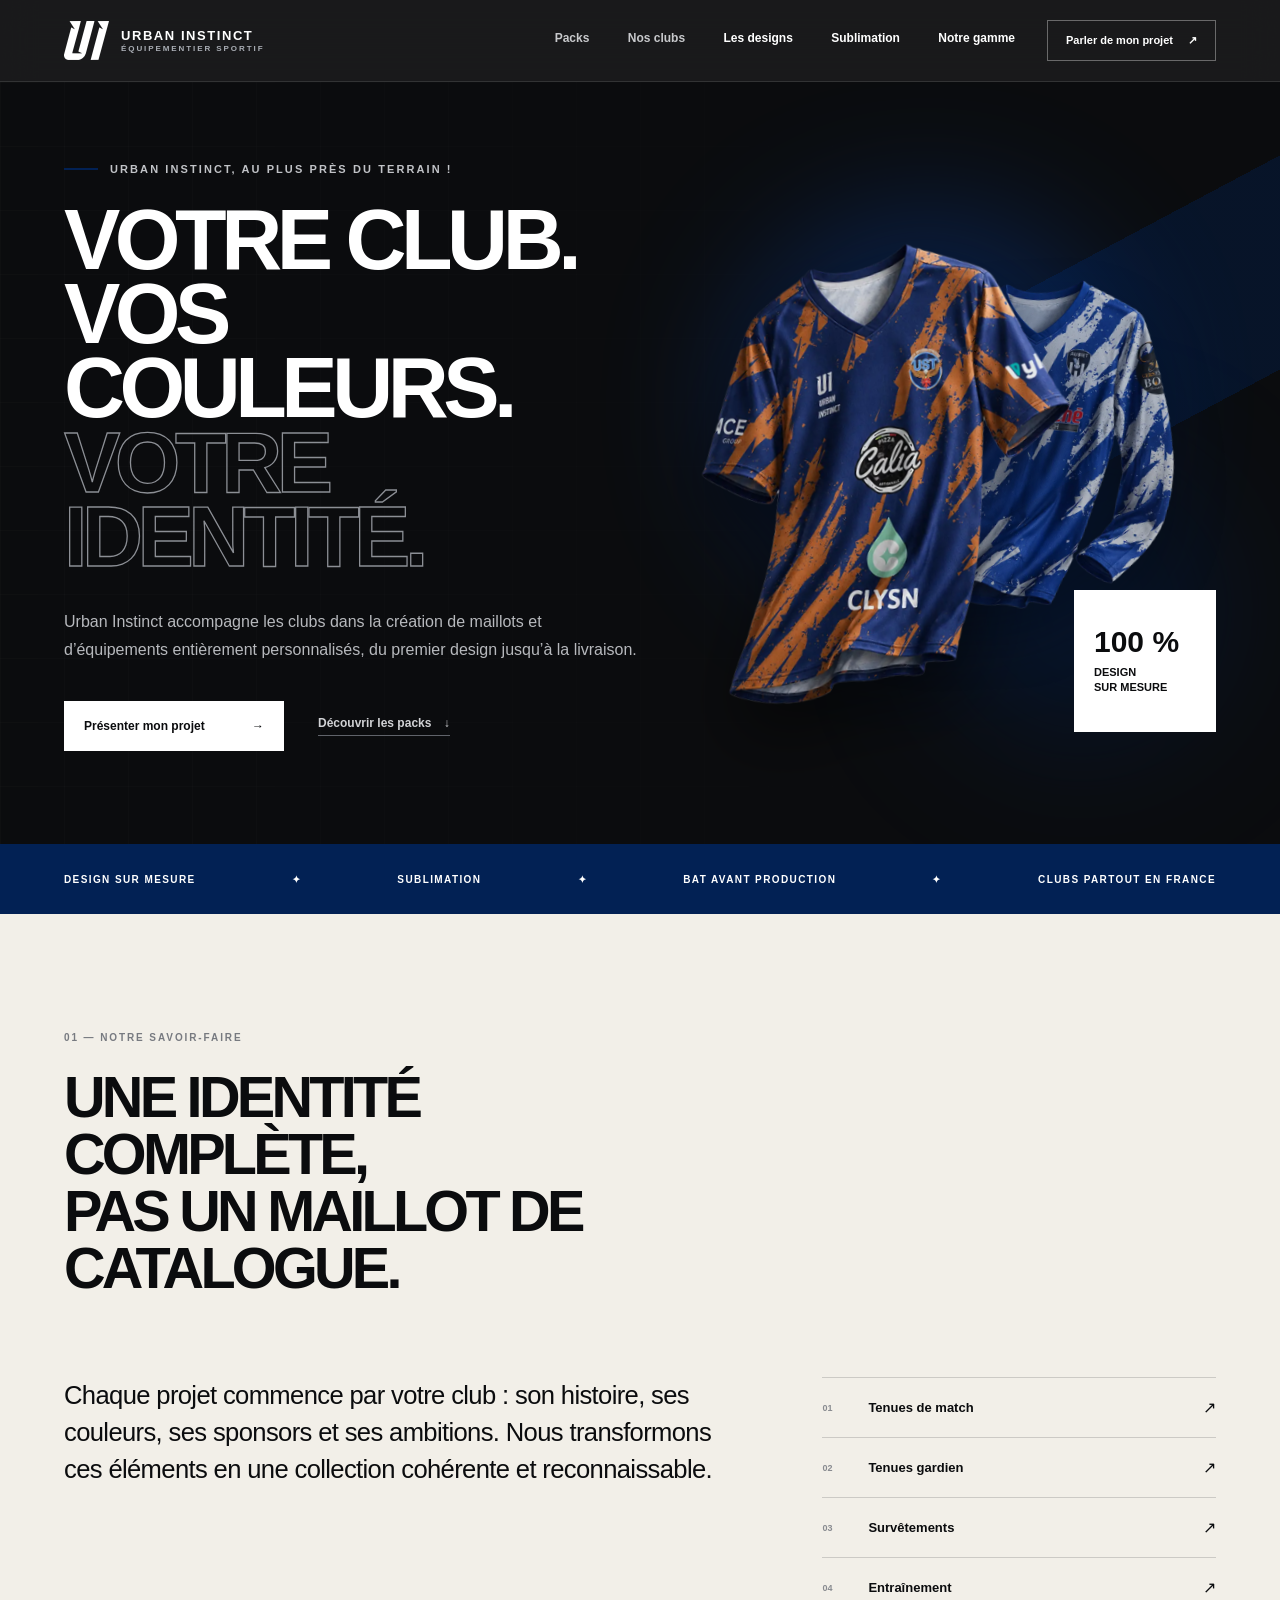
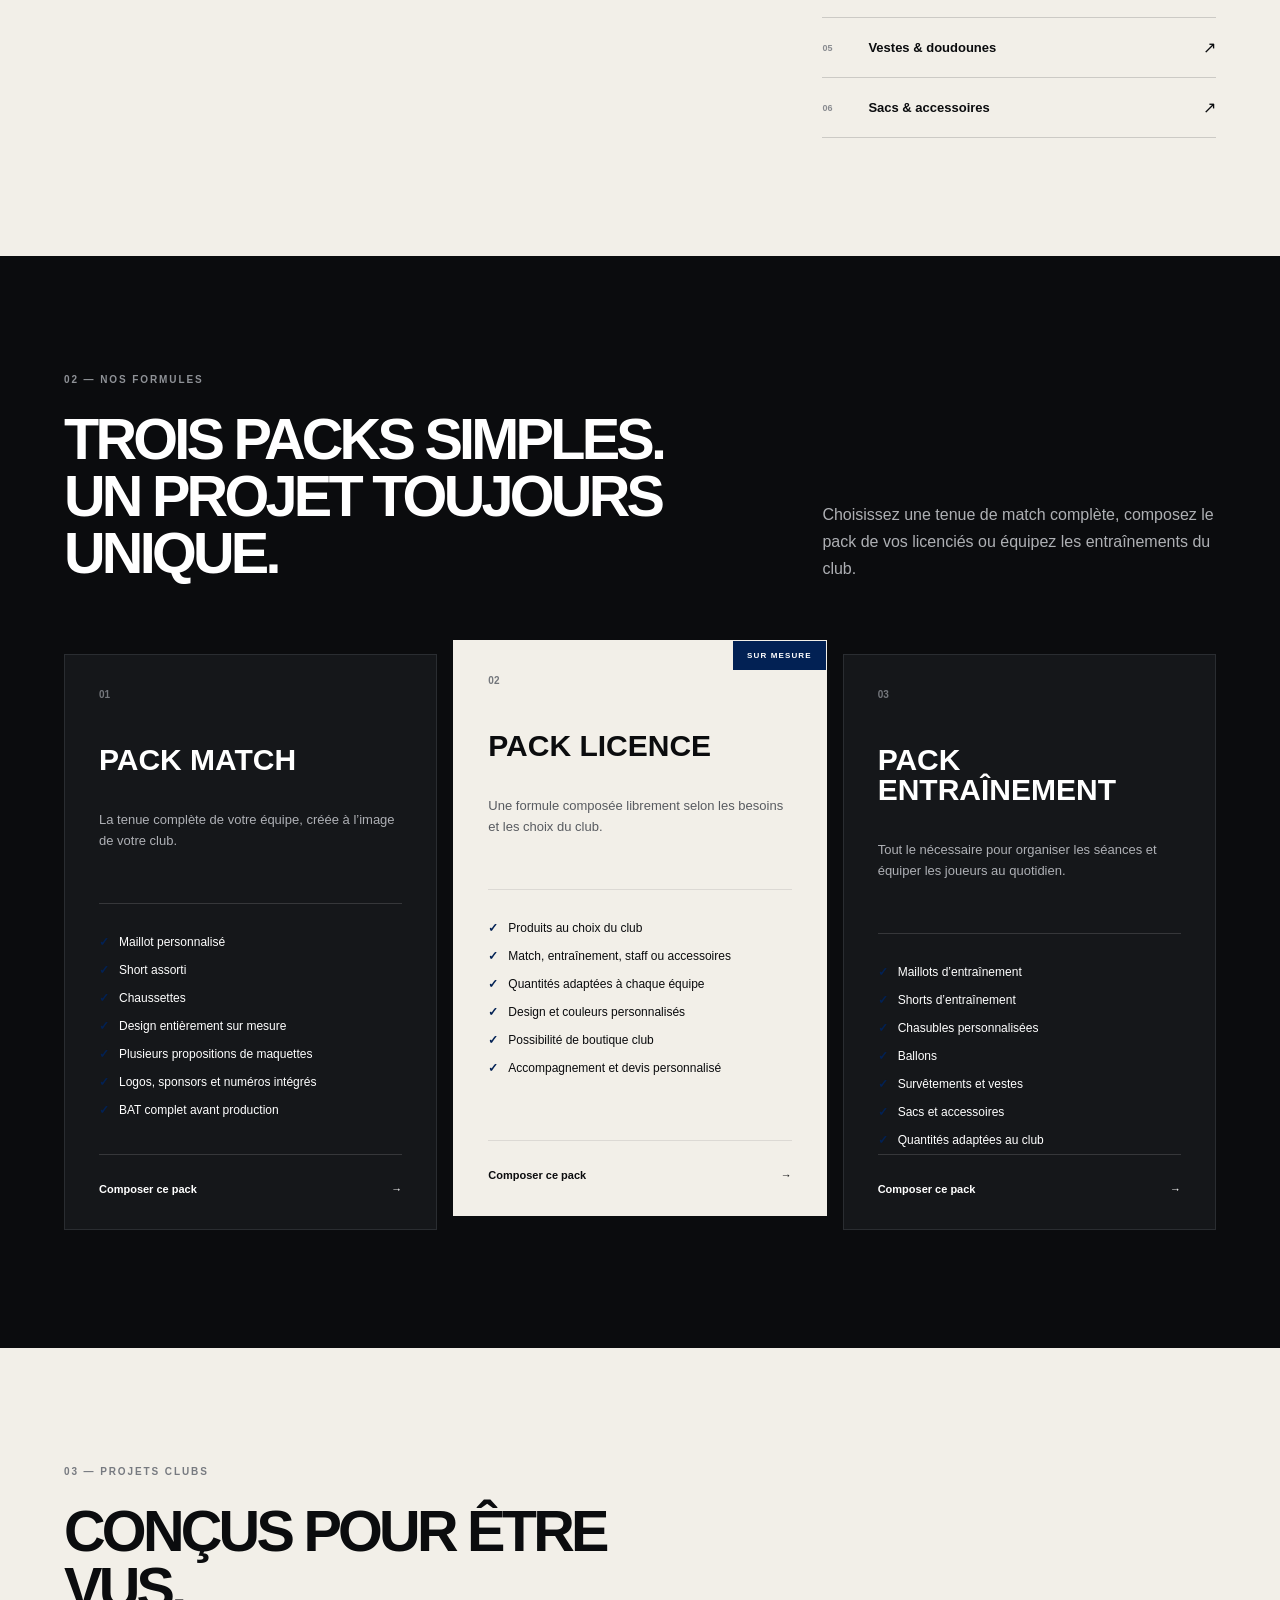
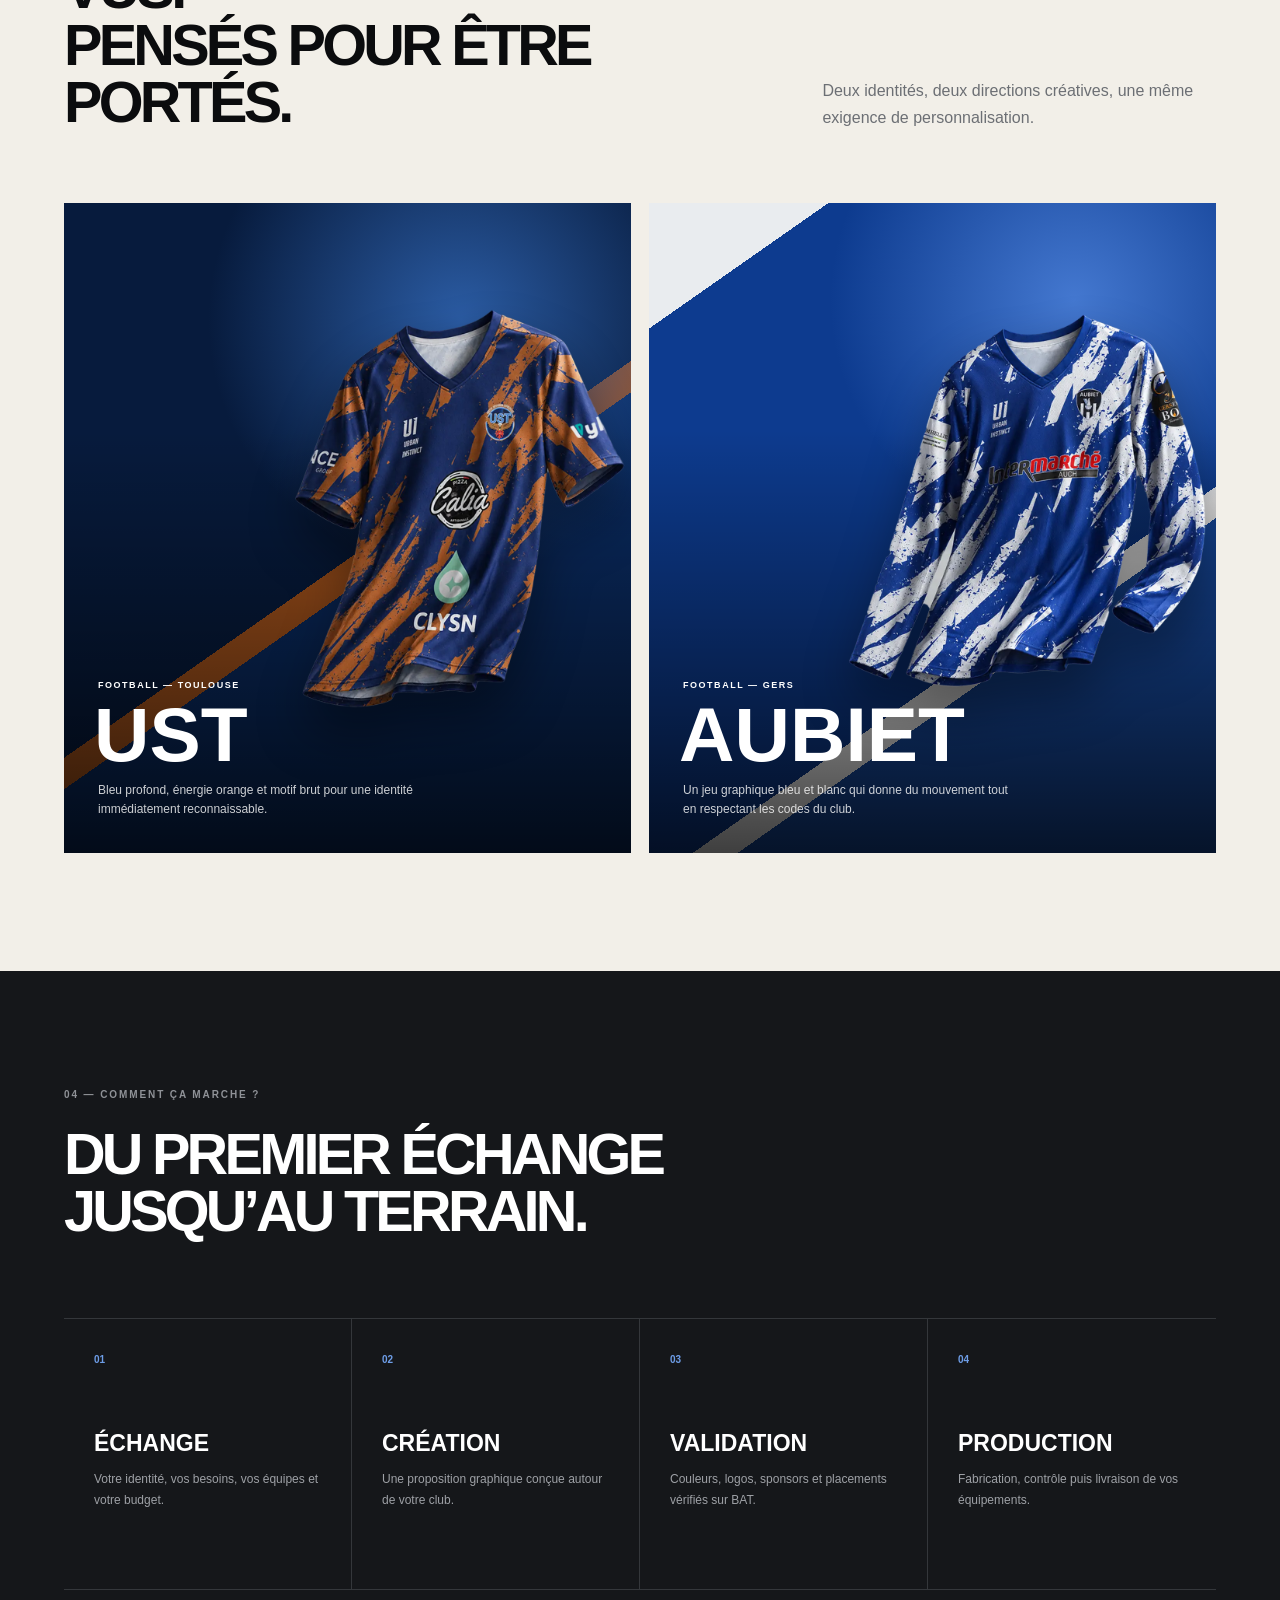
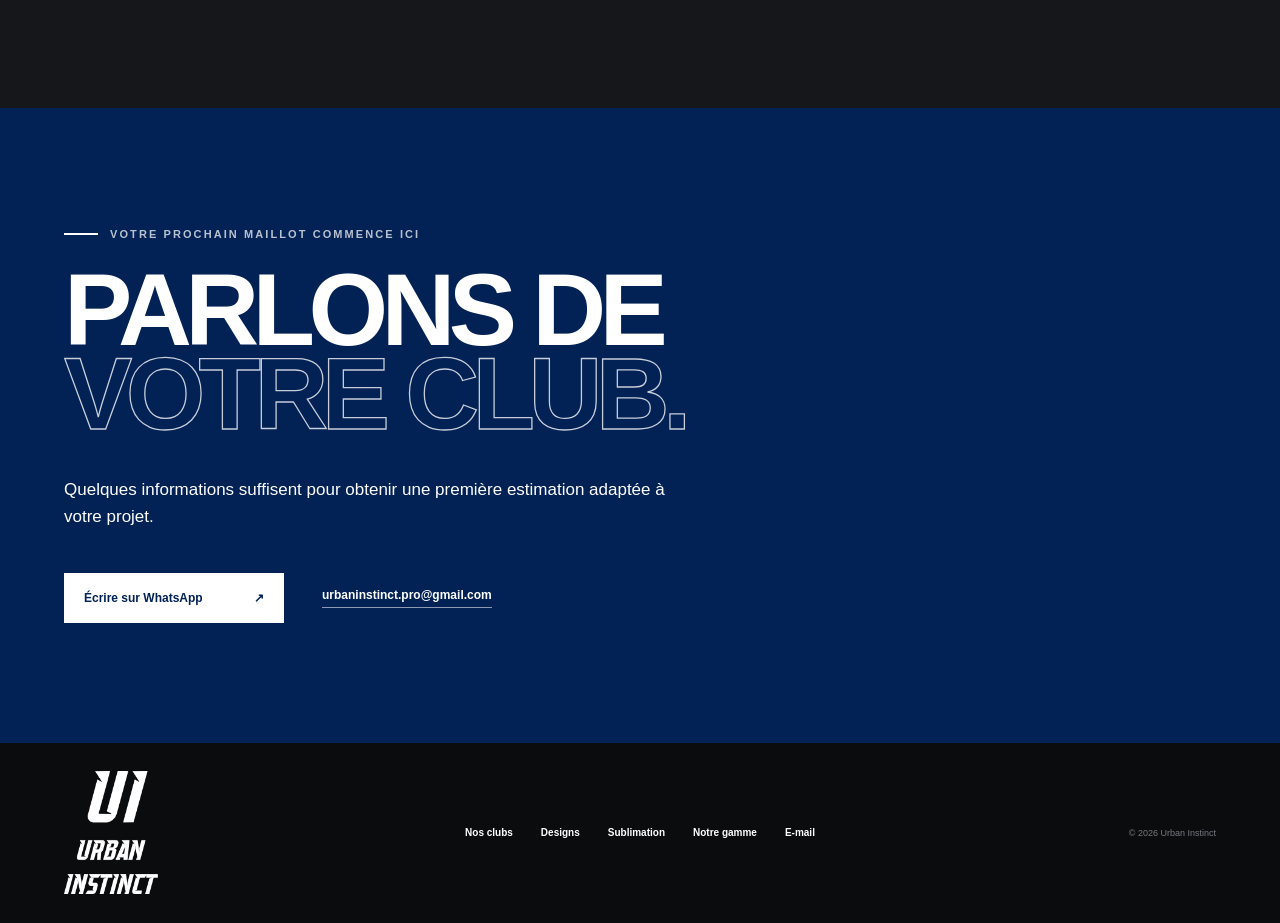
==== commit 7cd8b150: "Add files via upload" ====
--- a/index.html
+++ b/index.html
@@ -22,7 +22,7 @@
       </a>
       <nav class="desktop-nav" aria-label="Navigation principale">
         <a href="index.html#packs">Packs</a>
-        <a href="index.html#realisations">Réalisations</a>
+        <a href="clubs.html">Nos clubs</a>
         <a class="nav-feature" href="designs.html">Les designs</a>
         <a class="nav-feature" href="sublimation.html">Sublimation</a>
         <a class="nav-feature" href="gamme.html">Notre gamme</a>
@@ -30,7 +30,7 @@
       <details class="mobile-menu">
         <summary aria-label="Ouvrir le menu">Menu</summary>
         <nav aria-label="Navigation mobile">
-          <a href="index.html#packs">Packs</a><a href="index.html#realisations">Réalisations</a><a href="designs.html">Les designs</a><a href="sublimation.html">Sublimation</a><a href="gamme.html">Notre gamme</a>
+          <a href="index.html#packs">Packs</a><a href="clubs.html">Nos clubs</a><a href="designs.html">Les designs</a><a href="sublimation.html">Sublimation</a><a href="gamme.html">Notre gamme</a>
         </nav>
       </details>
       <a class="header-cta" href="https://wa.me/33785564798?text=Bonjour%20Urban%20Instinct%2C%20je%20souhaite%20%C3%A9quiper%20mon%20club." target="_blank" rel="noreferrer">Parler de mon projet <span aria-hidden="true">↗</span></a>
@@ -128,7 +128,7 @@
 
     <footer>
       <a class="footer-brand" href="index.html#accueil" aria-label="Urban Instinct, retour à l'accueil"><img class="footer-logo" src="ui-logo.webp" alt="Urban Instinct"></a>
-      <div class="footer-links"><a href="designs.html">Designs</a><a href="sublimation.html">Sublimation</a><a href="gamme.html">Notre gamme</a><a href="tel:+33785564798">07 85 56 47 98</a><a href="mailto:urbaninstinct.pro@gmail.com">E-mail</a></div>
+      <div class="footer-links"><a href="clubs.html">Nos clubs</a><a href="designs.html">Designs</a><a href="sublimation.html">Sublimation</a><a href="gamme.html">Notre gamme</a><a href="mailto:urbaninstinct.pro@gmail.com">E-mail</a></div>
       <p>© 2026 Urban Instinct</p>
     </footer>
   </main>
--- a/styles.css
+++ b/styles.css
@@ -179,10 +179,11 @@
 .technique-copy h2 { margin:0 0 26px; font:900 clamp(38px,4.8vw,72px)/.98 "Arial Black",Arial; letter-spacing:-.055em; text-transform:uppercase; }
 .technique-copy>p { color:#686c72; font-size:15px; line-height:1.8; }
 .benefit-list { margin-top:36px; border-top:1px solid var(--line); }
-.benefit-list div { display:grid; grid-template-columns:38px 1fr; gap:16px; padding:22px 0; border-bottom:1px solid var(--line); }
-.benefit-list span { color:var(--accent); font-size:10px; font-weight:900; }
-.benefit-list strong { display:block; margin-bottom:7px; font-size:13px; }
-.benefit-list p { margin:0; color:#73777d; font-size:12px; line-height:1.6; }
+.benefit-list>div { display:grid; grid-template-columns:44px minmax(0,1fr); align-items:start; gap:18px; padding:22px 0; border-bottom:1px solid var(--line); }
+.benefit-list>div>span { padding-top:2px; color:var(--accent); font-size:10px; font-weight:900; }
+.benefit-list>div>div { min-width:0; }
+.benefit-list strong { display:block; margin:0 0 8px; font-size:13px; line-height:1.35; }
+.benefit-list p { margin:0; color:#73777d; font-size:12px; line-height:1.65; }
 
 .range-intro { max-width:900px; margin:0 auto; text-align:center; }
 .range-intro h2 { margin:0; font:900 clamp(42px,5.8vw,82px)/.94 "Arial Black",Arial; letter-spacing:-.06em; text-transform:uppercase; }
@@ -205,6 +206,35 @@
 .range-note { margin-top:28px; padding:26px 30px; display:flex; align-items:center; justify-content:space-between; gap:30px; color:#fff; background:var(--ink); }
 .range-note strong { font:900 17px/1 "Arial Black",Arial; text-transform:uppercase; }
 .range-note p { max-width:690px; margin:0; color:#acafb5; font-size:12px; line-height:1.6; }
+
+/* Nos clubs */
+.clubs-hero-media { display:flex; align-items:center; justify-content:center; }
+.clubs-hero-media img { border:0; box-shadow:none; object-fit:contain; transform:rotate(-6deg); filter:drop-shadow(0 34px 30px rgba(0,0,0,.5)); }
+.clubs-section { background:#ece9e2; }
+.club-grid { display:grid; grid-template-columns:repeat(3,minmax(0,1fr)); gap:18px; }
+.club-card { position:relative; min-height:560px; overflow:hidden; isolation:isolate; color:#fff; background:#0d1728; }
+.club-card::before { content:""; position:absolute; inset:0; z-index:-2; background:radial-gradient(circle at 68% 24%,rgba(85,137,224,.44),transparent 34%),linear-gradient(145deg,#07101f,#0b2349); }
+.club-card::after { content:""; position:absolute; inset:0; z-index:-1; opacity:.32; background-image:linear-gradient(rgba(255,255,255,.05) 1px,transparent 1px),linear-gradient(90deg,rgba(255,255,255,.05) 1px,transparent 1px); background-size:44px 44px; }
+.club-card-red::before { background:radial-gradient(circle at 70% 22%,rgba(242,68,68,.5),transparent 34%),linear-gradient(145deg,#220809,#72151b); }
+.club-card-aubiet::before,.club-card-esr::before { background:radial-gradient(circle at 66% 22%,rgba(255,255,255,.38),transparent 32%),linear-gradient(145deg,#092a68,#1b5cc2); }
+.club-card-cosmo::before { background:radial-gradient(circle at 68% 22%,rgba(255,121,62,.48),transparent 32%),linear-gradient(145deg,#68110d,#d93c20); }
+.club-card-supernova::before { background:radial-gradient(circle at 68% 22%,rgba(211,174,72,.5),transparent 32%),linear-gradient(145deg,#15131c,#5d4b18); }
+.club-card-visual { height:465px; padding:18px 15px 0; display:flex; align-items:center; justify-content:center; }
+.club-card-visual img { width:100%; height:100%; object-fit:contain; transform:rotate(-5deg) scale(.98); filter:drop-shadow(0 28px 22px rgba(0,0,0,.42)); transition:transform .4s; }
+.club-card:nth-child(even) .club-card-visual img { transform:rotate(5deg) scale(.98); }
+.club-card:hover .club-card-visual img { transform:rotate(-2deg) translateY(-8px) scale(1.025); }
+.club-card-copy { position:absolute; left:25px; right:25px; bottom:24px; z-index:2; }
+.club-card-copy span { display:block; margin-bottom:9px; color:rgba(255,255,255,.7); font-size:8px; font-weight:900; letter-spacing:.17em; text-transform:uppercase; }
+.club-card-copy h3 { margin:0; font:900 22px/1 "Arial Black",Arial; text-transform:uppercase; }
+.worn-grid { display:grid; grid-template-columns:1fr 1fr; gap:18px; }
+.worn-card { position:relative; min-height:720px; overflow:hidden; background:#081a38; }
+.worn-card::after { content:""; position:absolute; inset:0; background:linear-gradient(to top,rgba(4,7,12,.9),transparent 58%); }
+.worn-card img { width:100%; height:100%; min-height:720px; object-fit:contain; object-position:center top; }
+.worn-card>div { position:absolute; z-index:2; left:34px; right:34px; bottom:34px; }
+.worn-card span { font-size:9px; font-weight:900; letter-spacing:.17em; }
+.worn-card h3 { margin:10px 0 12px; font:900 clamp(48px,6vw,78px)/.9 "Arial Black",Arial; }
+.worn-card p { max-width:420px; margin:0; color:rgba(255,255,255,.76); font-size:12px; line-height:1.65; }
+.worn-cosmo { background:linear-gradient(145deg,#120b11,#3d1210); }
 
 @media (max-width:1250px) {
   .desktop-nav { display:none; }
@@ -231,6 +261,8 @@
   .technique-image,.technique-image img { min-height:520px; }
   .products-grid { grid-template-columns:1fr 1fr; }
   .product-card.feature-product { grid-column:span 2; }
+  .club-grid { grid-template-columns:1fr 1fr; }
+  .worn-card,.worn-card img { min-height:640px; }
 }
 @media (max-width:760px) {
   .site-header { min-height:72px; padding:0 20px; }
@@ -291,5 +323,10 @@
   .product-card.feature-product .product-visual { min-height:340px; }
   .product-visual { height:320px; }
   .range-note { align-items:flex-start; flex-direction:column; }
+  .club-grid,.worn-grid { grid-template-columns:1fr; }
+  .club-card { min-height:520px; }
+  .club-card-visual { height:430px; }
+  .worn-card,.worn-card img { min-height:560px; }
+  .worn-card>div { left:24px; right:24px; bottom:24px; }
 }
 @media (prefers-reduced-motion:reduce) { html { scroll-behavior:auto; } *,*::before,*::after { transition-duration:.01ms!important; } }
